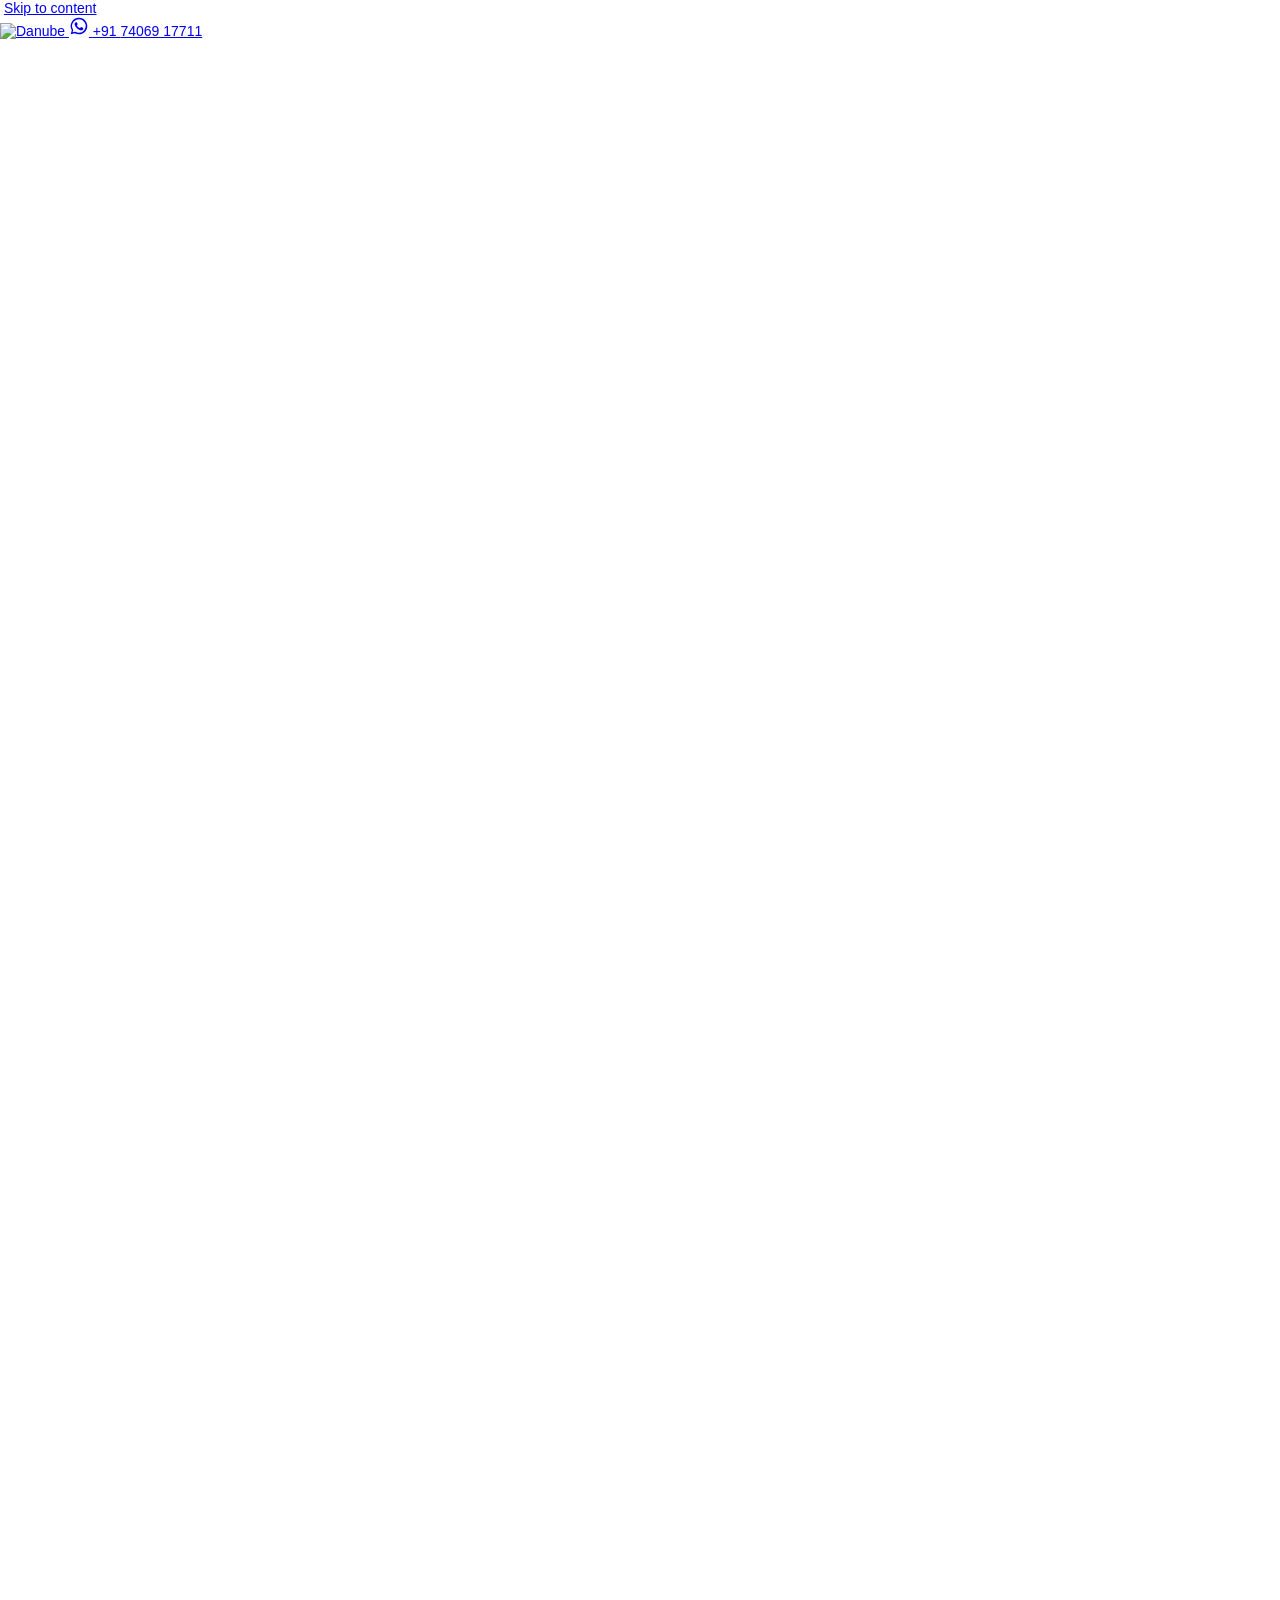
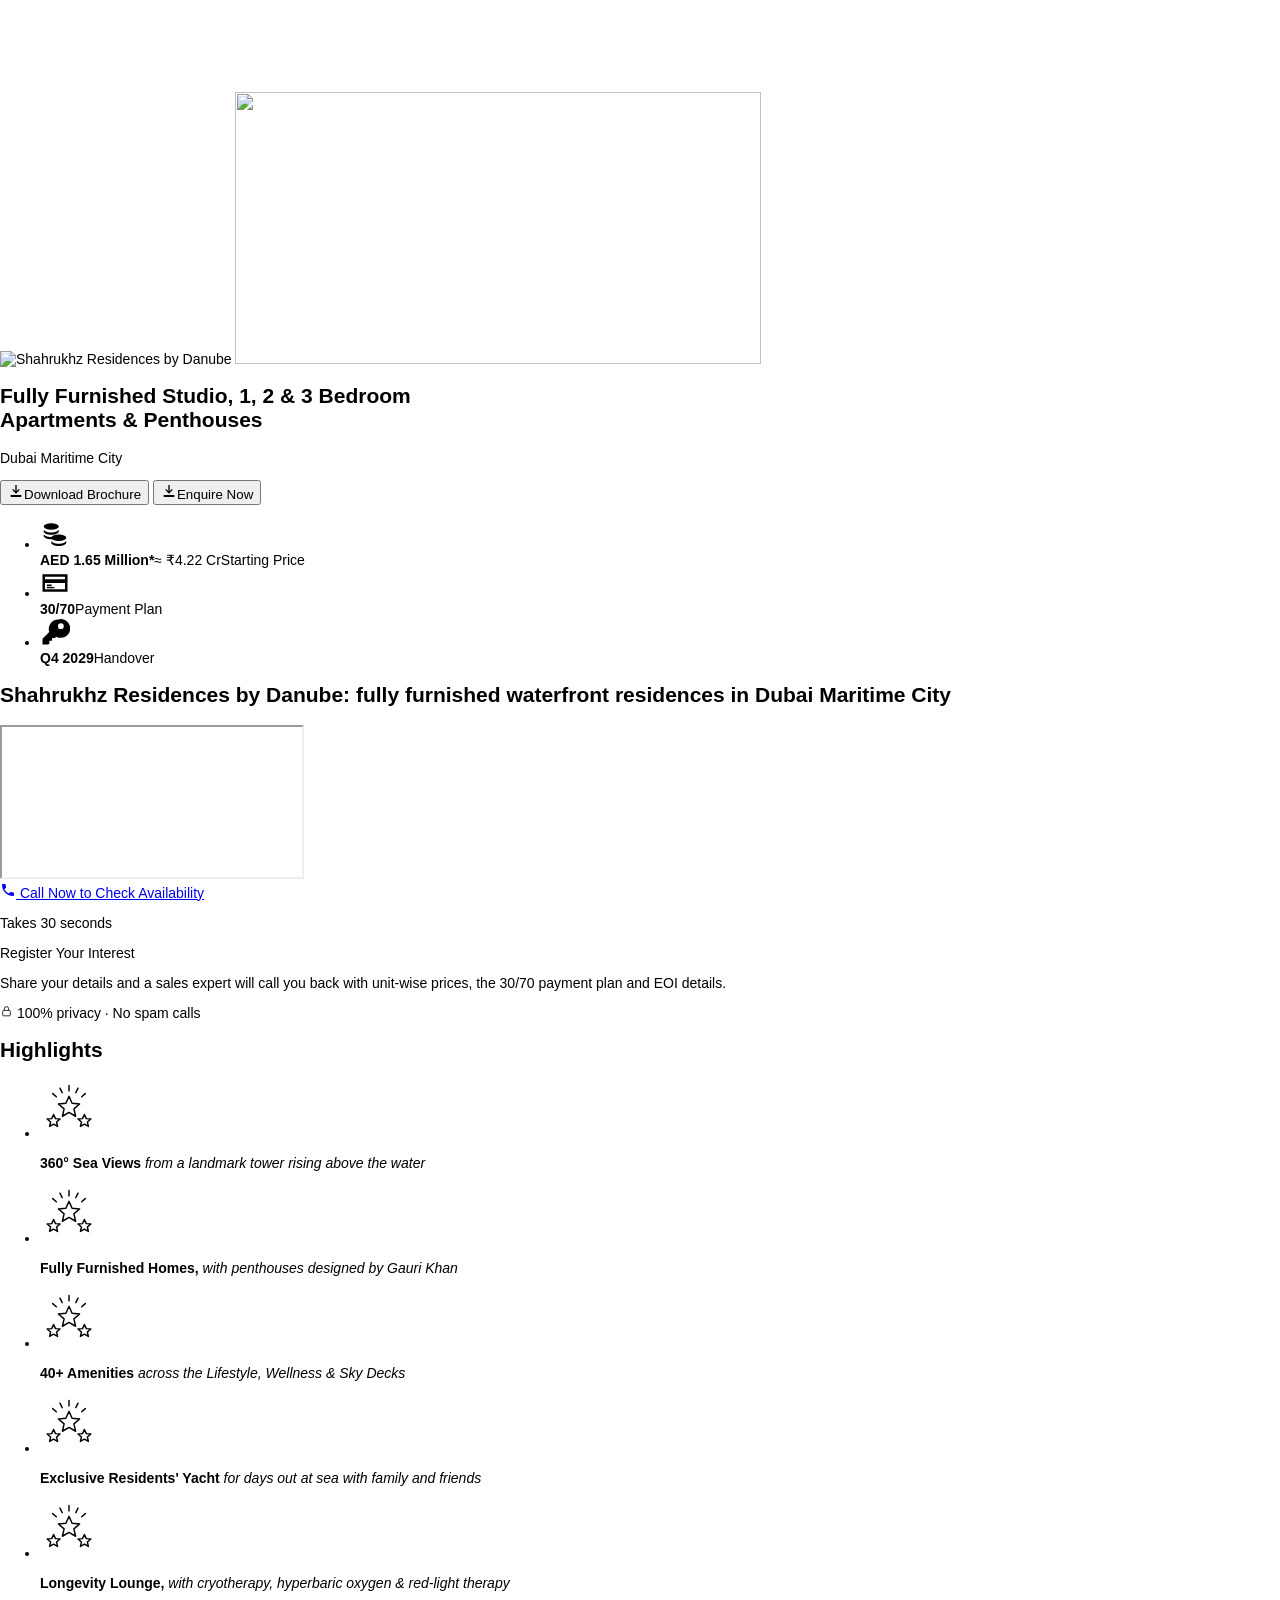
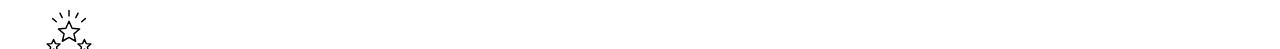
==== index.html @ 8e8d0831 "Add files via upload" ====
<!doctype html><html><head><meta charset=utf8><meta name=viewport content="width=device-width,initial-scale=1,viewport-fit=cover"><style>:root{color-scheme:light;box-sizing:border-box;padding-top:env(safe-area-inset-top,0px);padding-bottom:env(safe-area-inset-bottom,0px)}html{scroll-padding-top:env(safe-area-inset-top,0px)}body{margin:0;padding:0;font:14px -apple-system,BlinkMacSystemFont,sans-serif;background:#fff;color:#000}img{max-width:100%}[hidden]:not([hidden=until-found i]){display:none!important}</style></head><body>
<!DOCTYPE html>
<html lang="en-IN">
<head>
<meta charset="utf-8">
<meta name="viewport" content="width=device-width, initial-scale=1, viewport-fit=cover">
<title>Shahrukhz Residences by Danube | Dubai Maritime City | From AED 1.65M* (≈ ₹4.22 Cr)</title>
<meta name="description" content="Shahrukhz Residences by Danube: fully furnished waterfront studios, 1, 2 &amp; 3 BHK homes and penthouses designed by Gauri Khan in Dubai Maritime City. 40+ amenities, 360° sea views, 30/70 payment plan, handover December 2029. Starting AED 1.65M*.">
<meta name="theme-color" content="#06527d">
<meta property="og:type" content="website">
<meta property="og:title" content="Shahrukhz Residences by Danube, Dubai Maritime City">
<meta property="og:description" content="Fully furnished waterfront residences with 360° sea views and 40+ amenities. Studio to 5 BHK penthouses from AED 1.65M*. 30/70 payment plan.">
<meta property="og:image" content="assets/img/hero-2200.webp">
<meta name="twitter:card" content="summary_large_image">
<link rel="icon" href="assets/img/favicon-32.png" type="image/png" sizes="32x32">
<link rel="icon" href="assets/img/favicon-512.png" type="image/png" sizes="512x512">
<link rel="apple-touch-icon" href="assets/img/apple-touch-icon.png">

<link rel="preconnect" href="https://fonts.googleapis.com">
<link rel="preconnect" href="https://fonts.gstatic.com" crossorigin>
<link href="https://fonts.googleapis.com/css2?family=Barlow:wght@300;400;500;600&family=Source+Serif+4:ital,opsz,wght@0,8..60,600;1,8..60,300;1,8..60,400&display=swap" rel="stylesheet">
<link rel="preload" as="image" href="assets/img/hero-cover-1000.webp" media="(max-width: 899px)">
<link rel="preload" as="image" href="assets/img/hero-cover-1600.webp" media="(min-width: 900px)">
<link rel="stylesheet" href="assets/css/styles.css">

<script src="assets/js/config.js"></script>
<script>
  window.dataLayer = window.dataLayer || [];
  (function (id) {
    if (!id) return;
    (function(w,d,s,l,i){w[l]=w[l]||[];w[l].push({'gtm.start':new Date().getTime(),event:'gtm.js'});var f=d.getElementsByTagName(s)[0],j=d.createElement(s),dl=l!='dataLayer'?'&l='+l:'';j.async=true;j.src='https://www.googletagmanager.com/gtm.js?id='+i+dl;f.parentNode.insertBefore(j,f);})(window,document,'script','dataLayer',id);
  })(window.SS_CONFIG && window.SS_CONFIG.gtmId);
</script>

<script type="application/ld+json">
{
  "@context": "https://schema.org",
  "@type": "ApartmentComplex",
  "name": "Shahrukhz Residences by Danube",
  "description": "Fully furnished waterfront studios, 1, 2 and 3 BHK homes and penthouses by Danube Properties in Dubai Maritime City.",
  "address": {"@type": "PostalAddress", "streetAddress": "Dubai Maritime City", "addressLocality": "Dubai", "addressCountry": "AE"}
}
</script>
</head>

<body>
<svg class="sprite" width="0" height="0" aria-hidden="true" focusable="false">
  <symbol id="i-pin" viewBox="0 0 24 24"><path d="M12 22s7-6.4 7-12a7 7 0 1 0-14 0c0 5.6 7 12 7 12z" fill="none" stroke="currentColor" stroke-width="1.5"/><circle cx="12" cy="10" r="2.6" fill="none" stroke="currentColor" stroke-width="1.5"/></symbol>
  <symbol id="i-phone" viewBox="0 0 24 24"><path fill="currentColor" d="M6.6 10.8a15.1 15.1 0 0 0 6.6 6.6l2.2-2.2c.3-.3.7-.4 1-.2 1.1.4 2.3.6 3.6.6.6 0 1 .4 1 1V20c0 .6-.4 1-1 1A17 17 0 0 1 3 4c0-.6.4-1 1-1h3.5c.6 0 1 .4 1 1 0 1.3.2 2.5.6 3.6.1.3 0 .7-.2 1z"/></symbol>
  <symbol id="i-wa" viewBox="0 0 24 24"><path fill="currentColor" d="M12 2a10 10 0 0 0-8.6 15.1L2 22l5-1.3A10 10 0 1 0 12 2zm0 18.2c-1.6 0-3.1-.4-4.4-1.2l-.3-.2-3 .8.8-2.9-.2-.3A8.2 8.2 0 1 1 12 20.2zm4.5-6.1c-.2-.1-1.5-.7-1.7-.8-.2-.1-.4-.1-.6.1l-.8 1c-.1.2-.3.2-.5.1a6.7 6.7 0 0 1-3.3-2.9c-.3-.4.2-.4.7-1.4.1-.2 0-.3 0-.5l-.8-1.8c-.2-.5-.4-.4-.6-.4h-.5c-.2 0-.5.1-.7.3-.2.3-.9.9-.9 2.2s.9 2.5 1 2.7c.1.2 1.8 2.8 4.4 3.9 1.6.7 2.3.8 3.1.6.5-.1 1.5-.6 1.7-1.2.2-.6.2-1.1.2-1.2-.1-.1-.3-.2-.5-.3z"/></symbol>
  <symbol id="i-lock" viewBox="0 0 24 24"><rect x="5" y="10" width="14" height="10" rx="1.5" fill="none" stroke="currentColor" stroke-width="1.5"/><path d="M8 10V7a4 4 0 0 1 8 0v3" fill="none" stroke="currentColor" stroke-width="1.5"/></symbol>
  <symbol id="i-check" viewBox="0 0 24 24"><circle cx="12" cy="12" r="11" fill="none" stroke="currentColor" stroke-width="1.4"/><path d="M7 12.5l3.2 3.2L17 9" fill="none" stroke="currentColor" stroke-width="1.8" stroke-linecap="round" stroke-linejoin="round"/></symbol>
  <symbol id="i-close" viewBox="0 0 24 24"><path d="M6 6l12 12M18 6L6 18" stroke="currentColor" stroke-width="1.8" stroke-linecap="round"/></symbol>
  <symbol id="i-school" viewBox="0 0 24 24"><path d="M3 9l9-4 9 4-9 4z M6 11v5c0 1.5 3 3 6 3s6-1.5 6-3v-5M21 9v6" fill="none" stroke="currentColor" stroke-width="1.5" stroke-linejoin="round"/></symbol>
  <symbol id="i-hospital" viewBox="0 0 24 24"><rect x="4" y="3" width="16" height="18" rx="1.5" fill="none" stroke="currentColor" stroke-width="1.5"/><path d="M12 8v8M8 12h8" stroke="currentColor" stroke-width="1.5" stroke-linecap="round"/></symbol>
  <symbol id="i-office" viewBox="0 0 24 24"><rect x="3" y="7" width="18" height="14" rx="1" fill="none" stroke="currentColor" stroke-width="1.5"/><path d="M8 7V4h8v3M3 12h18M12 12v9" stroke="currentColor" stroke-width="1.5"/></symbol>
  <symbol id="i-leisure" viewBox="0 0 24 24"><path d="M4 20c0-6 3.6-10 8-10s8 4 8 10M12 10V4M9 4h6" fill="none" stroke="currentColor" stroke-width="1.5" stroke-linecap="round" stroke-linejoin="round"/><path d="M4 20h16" stroke="currentColor" stroke-width="1.5" stroke-linecap="round"/></symbol>
  <symbol id="i-bag" viewBox="0 0 24 24"><path d="M5 8h14l-1 13H6z M9 8V6a3 3 0 0 1 6 0v2" fill="none" stroke="currentColor" stroke-width="1.5" stroke-linejoin="round"/></symbol>
  <symbol id="i-road" viewBox="0 0 24 24"><path d="M4 21L9 3h6l5 18M12 6v2M12 11v2M12 16v2" fill="none" stroke="currentColor" stroke-width="1.5" stroke-linecap="round" stroke-linejoin="round"/></symbol>
  <symbol id="i-stars" viewBox="0 0 64 64"><g fill="none" stroke="currentColor" stroke-width="1.6" stroke-linejoin="round" stroke-linecap="round"><path d="M32 18l3.4 7.6 8.3.8-6.3 5.5 1.9 8.1L32 35.8 24.7 40l1.9-8.1-6.3-5.5 8.3-.8z"/><path d="M15 38l2.1 4.6 5 .5-3.8 3.3 1.1 4.9L15 48.8l-4.4 2.5 1.1-4.9-3.8-3.3 5-.5zM49 38l2.1 4.6 5 .5-3.8 3.3 1.1 4.9L49 48.8l-4.4 2.5 1.1-4.9-3.8-3.3 5-.5z"/><path d="M32 6v6M22 9l2.5 5M42 9l-2.5 5M14 15l4 3.5M50 15l-4 3.5"/></g></symbol>
  <!-- key fact icons -->
  <symbol id="f-pin" viewBox="0 0 32 32"><g fill="none" stroke="currentColor" stroke-width="1.5" stroke-linejoin="round"><path d="M16 29s9-8.2 9-15.5a9 9 0 0 0-18 0C7 20.8 16 29 16 29z"/><circle cx="16" cy="13.5" r="3.4"/></g></symbol>
  <symbol id="f-area" viewBox="0 0 32 32"><g fill="none" stroke="currentColor" stroke-width="1.5" stroke-linecap="round" stroke-linejoin="round"><path d="M4 9l12-5 12 5-12 5z"/><path d="M4 9v14l12 5 12-5V9M16 14v14"/></g></symbol>
  <symbol id="f-units" viewBox="0 0 32 32"><g fill="none" stroke="currentColor" stroke-width="1.5" stroke-linejoin="round"><rect x="4" y="4" width="10" height="10" rx="1"/><rect x="18" y="4" width="10" height="10" rx="1"/><rect x="4" y="18" width="10" height="10" rx="1"/><rect x="18" y="18" width="10" height="10" rx="1"/></g></symbol>
  <symbol id="f-tower" viewBox="0 0 32 32"><g fill="none" stroke="currentColor" stroke-width="1.5" stroke-linejoin="round"><path d="M5 28V10l7-4v22M12 28V4l8 3v21M20 28V12l7 3v13M3 28h26"/><path d="M15 11h2M15 15h2M15 19h2M8 13h1M8 17h1M23 18h1M23 22h1"/></g></symbol>
  <symbol id="f-floors" viewBox="0 0 32 32"><g fill="none" stroke="currentColor" stroke-width="1.5" stroke-linejoin="round"><path d="M4 24l12 5 12-5M4 17l12 5 12-5M4 10l12-5 12 5-12 5z"/></g></symbol>
  <symbol id="f-home" viewBox="0 0 32 32"><g fill="none" stroke="currentColor" stroke-width="1.5" stroke-linejoin="round"><path d="M4 15L16 5l12 10M7 13v14h18V13"/><path d="M13 27v-8h6v8"/></g></symbol>
  <symbol id="f-crane" viewBox="0 0 32 32"><g fill="none" stroke="currentColor" stroke-width="1.5" stroke-linejoin="round" stroke-linecap="round"><path d="M9 29V5M5 29h10M9 5h19M9 9l4-4M28 5v6M26 11h4v4h-4z"/><path d="M9 13l4-4M9 17l4-4"/></g></symbol>
  <symbol id="f-key" viewBox="0 0 32 32"><g fill="none" stroke="currentColor" stroke-width="1.5" stroke-linejoin="round" stroke-linecap="round"><circle cx="11" cy="12" r="6"/><path d="M15.5 16.5L28 29M22 23l3-3M25 26l3-3"/></g></symbol>
  <symbol id="f-ruler" viewBox="0 0 32 32"><g fill="none" stroke="currentColor" stroke-width="1.5" stroke-linejoin="round" stroke-linecap="round"><rect x="3" y="11" width="26" height="10" rx="1.5"/><path d="M8 11v4M13 11v6M18 11v4M23 11v6"/></g></symbol>
  <symbol id="f-cal" viewBox="0 0 32 32"><g fill="none" stroke="currentColor" stroke-width="1.5" stroke-linejoin="round"><rect x="4" y="7" width="24" height="21" rx="2"/><path d="M4 13h24M10 4v6M22 4v6"/></g></symbol>
  <symbol id="f-doc" viewBox="0 0 32 32"><g fill="none" stroke="currentColor" stroke-width="1.5" stroke-linejoin="round"><path d="M8 3h11l7 7v19H8z M19 3v7h7"/><path d="M12 16h10M12 21h10"/></g></symbol>
  <symbol id="f-plan" viewBox="0 0 32 32"><g fill="none" stroke="currentColor" stroke-width="1.5" stroke-linejoin="round" stroke-linecap="round"><path d="M4 5l8 3 8-3 8 3v19l-8-3-8 3-8-3z M12 8v19M20 5v19"/></g></symbol>
  <!-- amenity icons -->
  <symbol id="a-pool" viewBox="0 0 48 48"><g fill="none" stroke="currentColor" stroke-width="1.6" stroke-linecap="round"><path d="M17 30V12a4 4 0 0 1 8 0M31 30V12a4 4 0 0 0-8 0M17 18h14M17 24h14"/><path d="M6 34c3 0 3-2 6-2s3 2 6 2 3-2 6-2 3 2 6 2 3-2 6-2 3 2 6 2M6 40c3 0 3-2 6-2s3 2 6 2 3-2 6-2 3 2 6 2 3-2 6-2 3 2 6 2"/></g></symbol>
  <symbol id="a-sport" viewBox="0 0 48 48"><g fill="none" stroke="currentColor" stroke-width="1.6" stroke-linecap="round"><ellipse cx="27" cy="17" rx="11" ry="13" transform="rotate(30 27 17)"/><path d="M19 29L8 42M22 9c6 2 11 8 12 15M18 13c4 1 9 5 11 11"/></g></symbol>
  <symbol id="a-club" viewBox="0 0 48 48"><g fill="none" stroke="currentColor" stroke-width="1.6" stroke-linecap="round" stroke-linejoin="round"><path d="M6 42V18l18-10 18 10v24M6 42h36M14 42V28h8v14M26 42V28h8v14"/></g></symbol>
  <symbol id="a-leaf" viewBox="0 0 48 48"><g fill="none" stroke="currentColor" stroke-width="1.6" stroke-linecap="round" stroke-linejoin="round"><path d="M10 38c0-16 10-26 28-28-2 18-12 28-28 28zm0 0l14-14"/></g></symbol>
  <symbol id="a-kids" viewBox="0 0 48 48"><g fill="none" stroke="currentColor" stroke-width="1.6" stroke-linecap="round" stroke-linejoin="round"><path d="M8 42l6-28h20l6 28M14 14l20 28M34 14L14 42"/><path d="M4 42h40"/></g></symbol>
  <symbol id="f-wave" viewBox="0 0 32 32"><g fill="none" stroke="currentColor" stroke-width="1.5" stroke-linecap="round"><path d="M3 12c3 0 3-2.5 6.5-2.5S13 12 16 12s3.5-2.5 6.5-2.5S26 12 29 12M3 18c3 0 3-2.5 6.5-2.5S13 18 16 18s3.5-2.5 6.5-2.5S26 18 29 18M3 24c3 0 3-2.5 6.5-2.5S13 24 16 24s3.5-2.5 6.5-2.5S26 24 29 24"/></g></symbol>
  <symbol id="f-sofa" viewBox="0 0 32 32"><g fill="none" stroke="currentColor" stroke-width="1.5" stroke-linejoin="round"><path d="M7 15V10a3 3 0 0 1 3-3h12a3 3 0 0 1 3 3v5"/><path d="M4 15a2.5 2.5 0 0 1 5 0v3h14v-3a2.5 2.5 0 0 1 5 0v8H4z M7 23v3M25 23v3"/></g></symbol>
  <symbol id="f-pct" viewBox="0 0 32 32"><g fill="none" stroke="currentColor" stroke-width="1.5" stroke-linecap="round"><circle cx="10" cy="10" r="3.5"/><circle cx="22" cy="22" r="3.5"/><path d="M24 6L8 26"/></g></symbol>
  <symbol id="f-star" viewBox="0 0 32 32"><path d="M16 4l3.6 7.6 8.2.9-6.1 5.6 1.7 8.1L16 22.1l-7.4 4.1 1.7-8.1-6.1-5.6 8.2-.9z" fill="none" stroke="currentColor" stroke-width="1.5" stroke-linejoin="round"/></symbol>
  <symbol id="a-heart" viewBox="0 0 48 48"><g fill="none" stroke="currentColor" stroke-width="1.6" stroke-linecap="round" stroke-linejoin="round"><path d="M24 40S7 30 7 18a9 9 0 0 1 17-4 9 9 0 0 1 17 4c0 12-17 22-17 22z"/><path d="M12 23h7l3-5 4 9 3-4h7"/></g></symbol>
  <symbol id="a-crown" viewBox="0 0 48 48"><g fill="none" stroke="currentColor" stroke-width="1.6" stroke-linecap="round" stroke-linejoin="round"><path d="M8 34l-2-20 10 8 8-12 8 12 10-8-2 20z M8 40h32"/></g></symbol>
  <symbol id="i-dl" viewBox="0 0 24 24"><path fill="currentColor" d="M11 3h2v9.2l3.3-3.3 1.4 1.4L12 16 6.3 10.3l1.4-1.4L11 12.2zM4 18h16v3H4z"/></symbol>
  <symbol id="i-coins" viewBox="0 0 24 24"><g fill="currentColor"><ellipse cx="9" cy="6" rx="6" ry="2.6"/><path d="M3 8.2c0 1.4 2.7 2.6 6 2.6s6-1.2 6-2.6V10c0 1.4-2.7 2.6-6 2.6S3 11.4 3 10zM3 11.8c0 1.4 2.7 2.6 6 2.6s6-1.2 6-2.6v1.8c0 1.4-2.7 2.6-6 2.6S3 15 3 13.6z"/><ellipse cx="15" cy="15" rx="6" ry="2.6"/><path d="M9 17.2c0 1.4 2.7 2.6 6 2.6s6-1.2 6-2.6V19c0 1.4-2.7 2.6-6 2.6S9 20.4 9 19z"/></g></symbol>
  <symbol id="i-card" viewBox="0 0 24 24"><path fill="currentColor" d="M2 5h20v14H2zm2 2v2h16V7zm0 5v5h16v-5zm1.5 1.2h3.8v1.4H5.5zm0 2h6v1H5.5z"/></symbol>
  <symbol id="i-key2" viewBox="0 0 24 24"><path fill="currentColor" d="M14.5 2a7.5 7.5 0 0 0-7.1 9.9L2 17.3V22h4.7l.8-.8v-2.2h2.2v-2.2h2.2l1.1-1.1A7.5 7.5 0 1 0 14.5 2zm2.2 3a2.3 2.3 0 1 1 0 4.6 2.3 2.3 0 0 1 0-4.6z"/></symbol>
  <symbol id="h-visa" viewBox="0 0 48 48"><g fill="none" stroke="currentColor" stroke-width="1.7" stroke-linejoin="round" stroke-linecap="round"><rect x="10" y="5" width="28" height="38" rx="3"/><circle cx="24" cy="20" r="7"/><path d="M17 20h14M24 13c-2.5 2-2.5 12 0 14M24 13c2.5 2 2.5 12 0 14M16 34h16M19 38h10"/></g></symbol>
  <symbol id="h-key" viewBox="0 0 48 48"><g fill="none" stroke="currentColor" stroke-width="1.7" stroke-linejoin="round" stroke-linecap="round"><circle cx="16" cy="24" r="8"/><circle cx="16" cy="24" r="2.5"/><path d="M24 24h18M36 24v6M41 24v4"/></g></symbol>
  <symbol id="h-tax" viewBox="0 0 48 48"><g fill="none" stroke="currentColor" stroke-width="1.7" stroke-linejoin="round" stroke-linecap="round"><circle cx="24" cy="24" r="17"/><circle cx="18" cy="18" r="3"/><circle cx="30" cy="30" r="3"/><path d="M31 17L17 31M9 39L39 9"/></g></symbol>
  <symbol id="h-shield" viewBox="0 0 48 48"><g fill="none" stroke="currentColor" stroke-width="1.7" stroke-linejoin="round" stroke-linecap="round"><path d="M24 5l15 6v11c0 10-6.5 17-15 21C15.5 39 9 32 9 22V11z"/><path d="M17 24l5 5 9-10"/></g></symbol>
  <symbol id="h-plane" viewBox="0 0 48 48"><g fill="none" stroke="currentColor" stroke-width="1.7" stroke-linejoin="round" stroke-linecap="round"><path d="M42 8L6 22l14 5 5 14z"/><path d="M42 8L20 27"/></g></symbol>
  <symbol id="h-wave" viewBox="0 0 48 48"><g fill="none" stroke="currentColor" stroke-width="1.7" stroke-linecap="round" stroke-linejoin="round"><path d="M6 30c4 0 4-3 9-3s5 3 9 3 4-3 9-3 5 3 9 3M6 38c4 0 4-3 9-3s5 3 9 3 4-3 9-3 5 3 9 3"/><path d="M14 22V10l10-4 10 4v12"/><path d="M20 22v-6h8v6"/></g></symbol>
</svg>
<a class="skip" href="#main">Skip to content</a>

<!-- ============ HEADER ============ -->
<header class="site-header" id="top">
  <div class="eoi-bar js-eoi" hidden>
    <div class="wrap eoi-inner">
      <span class="eoi-dot" aria-hidden="true"></span>
      <p class="eoi-text"><strong>EOI Window Closes</strong> <span class="js-eoi-left">in Next 4 Days</span><span class="eoi-amt"> · Studio &amp; 1 BHK AED 50K (<span class="js-inr" data-aed="50000">≈ ₹12.8 L</span>) · 2 BHK+ AED 100K (<span class="js-inr" data-aed="100000">≈ ₹25.6 L</span>)</span></p>
      <span class="eoi-clock js-eoi-clock" aria-hidden="true"></span>
      <button class="eoi-btn js-open-enquiry" type="button" data-cta="eoi_bar" data-intent="price">Reserve EOI</button>
    </div>
  </div>
  <div class="wrap header-inner">
    <a class="brand" href="#top" aria-label="Danube, back to top">
      <img class="brand-dev" src="assets/img/danube-navy.png" width="322" height="47" alt="Danube">
    </a>
    <a class="phone-pill phone-wa js-whatsapp" href="https://wa.me/917406917711?text=Hi%2C%20I%27m%20interested%20in%20Shahrukhz%20Residences%20by%20Danube%2C%20Dubai%20Maritime%20City.%20Please%20share%20the%20price%20list%2C%20floor%20plans%20and%20payment%20plan." target="_blank" rel="noopener" data-cta="header_whatsapp" aria-label="Enquire on WhatsApp: +91 74069 17711">
      <svg class="wa-ic" aria-hidden="true" width="20" height="20"><use href="#i-wa"/></svg>
      <span>+91 <span class="js-phone-text">74069&nbsp;17711</span></span>
    </a>
  </div>
</header>

<main id="main">

<!-- ============ BANNER (brochure cover artwork) ============ -->
<section class="banner hero hero-x" id="hero" aria-label="Shahrukhz Residences">
  <div class="hx-art">
    <img src="assets/img/hero-cover-1600.webp" srcset="assets/img/hero-cover-640.webp 640w, assets/img/hero-cover-1000.webp 1000w, assets/img/hero-cover-1600.webp 1600w, assets/img/hero-cover-2200.webp 2200w, assets/img/hero-cover-2933.webp 2933w" sizes="100vw" width="2933" height="1650" alt="Shah Rukh Khan with the Shahrukhz Residences tower on the Dubai Maritime City waterfront" fetchpriority="high">
    <div class="hx-copy">
      <img class="hx-logo" src="assets/img/srz-white.png" width="526" height="272" alt="Shahrukhz Residences by Danube">
      <img class="hx-logo-m" src="assets/img/srz-navy.png" width="526" height="272" alt="" aria-hidden="true">
      <h2 class="hx-title">Fully Furnished Studio, 1, 2 &amp; 3 Bedroom <br class="hx-br">Apartments &amp; Penthouses</h2>
      <p class="hx-loc">Dubai Maritime City</p>
      <div class="hx-ctas">
        <button class="hx-btn js-open-enquiry" type="button" data-cta="hero_brochure" data-intent="brochure"><svg aria-hidden="true" width="16" height="16"><use href="#i-dl"/></svg>Download Brochure</button>
        <button class="hx-btn js-open-enquiry" type="button" data-cta="hero_enquire" data-intent="general"><svg aria-hidden="true" width="16" height="16"><use href="#i-dl"/></svg>Enquire Now</button>
      </div>
    </div>
  </div>
  <ul class="hx-stats wrap">
    <li><svg aria-hidden="true" width="30" height="30"><use href="#i-coins"/></svg><div><strong>AED 1.65 Million*</strong><span class="hx-inr"><span class="js-inr" data-aed="1650000">≈ ₹4.22 Cr</span></span><span>Starting Price</span></div></li>
    <li><svg aria-hidden="true" width="30" height="30"><use href="#i-card"/></svg><div><strong>30/70</strong><span>Payment Plan</span></div></li>
    <li><svg aria-hidden="true" width="30" height="30"><use href="#i-key2"/></svg><div><strong>Q4 2029</strong><span>Handover</span></div></li>
  </ul>
</section>

<!-- ============ INTRO + REGISTER INTEREST + KEY FACTS ============ -->
<section class="intro-band" id="intro" aria-labelledby="hero-title">
  <div class="wrap">
    <div class="ri-grid">
      <div class="ri-copy">
        <h1 id="hero-title" class="sr-only">Shahrukhz Residences by Danube: fully furnished waterfront residences in Dubai Maritime City</h1>
        <div class="ri-video js-yt" data-yt="zA7KGJ8iLEQ" data-title="Shahrukhz Residences by Danube: project film">
          <a class="ri-video-facade" href="https://www.youtube.com/watch?v=zA7KGJ8iLEQ" target="_blank" rel="noopener" data-cta="video_open">
            <img src="assets/img/marina-1000.webp" srcset="assets/img/marina-640.webp 640w, assets/img/marina-1000.webp 1000w, assets/img/marina-1600.webp 1600w" sizes="(min-width: 900px) 55vw, 100vw" width="1600" height="900" loading="lazy" decoding="async" alt="Shahrukhz Residences project film">
            <span class="ri-play" aria-hidden="true"><svg viewBox="0 0 24 24" width="30" height="30"><path fill="currentColor" d="M8 5.5v13l11-6.5z"/></svg></span>
            <span class="ri-video-label">Watch the project film</span>
          </a>
        </div>
        <a class="btn ri-call js-phone" href="tel:+917406917711" data-cta="intro_call"><svg aria-hidden="true" width="16" height="16"><use href="#i-phone"/></svg>&nbsp;Call Now to Check Availability</a>
      </div>
      <div class="hero-form ri-form">
        <p class="hf-tag">Takes 30 seconds</p>
        <p class="form-title">Register Your Interest</p>
        <p class="form-lede">Share your details and a sales expert will call you back with unit-wise prices, the 30/70 payment plan and EOI details.</p>
        <div class="js-form-slot" data-form-id="hero" data-submit-label="Register Interest"></div>
        <p class="assure"><svg aria-hidden="true" width="13" height="13"><use href="#i-lock"/></svg> 100% privacy · No spam calls</p>
      </div>
    </div>
  </div>
</section>

<!-- ============ HIGHLIGHTS ============ -->
<section class="section highlights" id="highlights" aria-labelledby="hl-title">
  <div class="wrap">
    <h2 id="hl-title" class="display center">Highlights</h2>
    <ul class="hl-grid">
      <li><svg aria-hidden="true" width="58" height="58"><use href="#i-stars"/></svg><p><strong>360° Sea Views</strong> <em>from a landmark tower rising above the water</em></p></li>
      <li><svg aria-hidden="true" width="58" height="58"><use href="#i-stars"/></svg><p><strong>Fully Furnished Homes,</strong> <em>with penthouses designed by Gauri Khan</em></p></li>
      <li><svg aria-hidden="true" width="58" height="58"><use href="#i-stars"/></svg><p><strong>40+ Amenities</strong> <em>across the Lifestyle, Wellness &amp; Sky Decks</em></p></li>
      <li><svg aria-hidden="true" width="58" height="58"><use href="#i-stars"/></svg><p><strong>Exclusive Residents' Yacht</strong> <em>for days out at sea with family and friends</em></p></li>
      <li><svg aria-hidden="true" width="58" height="58"><use href="#i-stars"/></svg><p><strong>Longevity Lounge,</strong> <em>with cryotherapy, hyperbaric oxygen &amp; red-light therapy</em></p></li>
      <li><svg aria-hidden="true" width="58" height="58"><use href="#i-stars"/></svg><p><strong>30/70 Payment Plan,</strong> <em>70% on handover in December 2029</em></p></li>
    </ul>
  </div>
</section>

<!-- ============ FLOOR PLANS ============ -->
<section class="section pricing fpl" id="pricing" aria-labelledby="pricing-title">
  <div class="wrap">
    <h2 id="pricing-title" class="display center">Floor Plans of Shahrukhz by Danube</h2>
    <div class="fpl-split">
      <ul class="fpl-tabs" role="tablist" aria-label="Unit types">
        <li><button class="fpl-tab is-active" type="button" role="tab" aria-selected="true" aria-controls="fpl-studio" id="fpl-t-studio">Studio</button></li>
        <li><button class="fpl-tab" type="button" role="tab" aria-selected="false" aria-controls="fpl-flex-studio" id="fpl-t-flex-studio">Flex Studio</button></li>
        <li><button class="fpl-tab" type="button" role="tab" aria-selected="false" aria-controls="fpl-kings-1" id="fpl-t-kings-1">King's 1 Bed</button></li>
        <li><button class="fpl-tab" type="button" role="tab" aria-selected="false" aria-controls="fpl-flex-plus-2" id="fpl-t-flex-plus-2">Flex Plus 2 Bed</button></li>
        <li><button class="fpl-tab" type="button" role="tab" aria-selected="false" aria-controls="fpl-kings-2" id="fpl-t-kings-2">King's 2 Bed</button></li>
        <li><button class="fpl-tab" type="button" role="tab" aria-selected="false" aria-controls="fpl-premium-3" id="fpl-t-premium-3">Premium 3 Bed</button></li>
      </ul>
      <div class="fpl-panels">
      <figure class="fpl-panel is-active" id="fpl-studio" role="tabpanel" aria-labelledby="fpl-t-studio">
        <button class="fpl-img js-lightbox" type="button" data-full="assets/img/fp-studio-1600.webp" data-caption="Studio floor plan · total 412 – 426 sq ft">
          <img src="assets/img/fp-studio-900.webp" srcset="assets/img/fp-studio-900.webp 900w, assets/img/fp-studio-1600.webp 1600w" sizes="(min-width: 900px) 70vw, 100vw" width="1862" height="1288" loading="lazy" decoding="async" alt="Studio floor plan at Shahrukhz Residences: apartment 321 sq ft, balcony 91 – 105 sq ft, total 412 – 426 sq ft">
        </button>
        <figcaption class="fpl-meta">
          <span><b>Studio</b></span>
          <span>Total <b>412 – 426 sq ft</b></span>
          <span>From <b>AED 1.65M*</b> <span class="fpl-inr"><span class="js-inr" data-aed="1650000">≈ ₹4.22 Cr</span></span></span>
          <button class="btn fpl-cta js-open-enquiry" type="button" data-cta="fp_studio" data-intent="floor_plan" data-config="Studio">Get Price &amp; Availability</button>
        </figcaption>
      </figure>
      <figure class="fpl-panel" id="fpl-flex-studio" role="tabpanel" aria-labelledby="fpl-t-flex-studio" hidden>
        <button class="fpl-img js-lightbox" type="button" data-full="assets/img/fp-flex-studio-1600.webp" data-caption="Flex Studio floor plan · total 395 – 430 sq ft">
          <img src="assets/img/fp-flex-studio-900.webp" srcset="assets/img/fp-flex-studio-900.webp 900w, assets/img/fp-flex-studio-1600.webp 1600w" sizes="(min-width: 900px) 70vw, 100vw" width="1862" height="1288" loading="lazy" decoding="async" alt="Flex Studio floor plan at Shahrukhz Residences: apartment 314 – 340 sq ft, balcony 78 – 110 sq ft, total 395 – 430 sq ft">
        </button>
        <figcaption class="fpl-meta">
          <span><b>Flex Studio</b></span>
          <span>Total <b>395 – 430 sq ft</b></span>
          <span>From <b>AED 1.85M*</b> <span class="fpl-inr"><span class="js-inr" data-aed="1850000">≈ ₹4.73 Cr</span></span></span>
          <button class="btn fpl-cta js-open-enquiry" type="button" data-cta="fp_flex-studio" data-intent="floor_plan" data-config="Flex Studio">Get Price &amp; Availability</button>
        </figcaption>
      </figure>
      <figure class="fpl-panel" id="fpl-kings-1" role="tabpanel" aria-labelledby="fpl-t-kings-1" hidden>
        <button class="fpl-img js-lightbox" type="button" data-full="assets/img/fp-kings-1-1600.webp" data-caption="King's 1 Bedroom floor plan · total 804 – 813 sq ft">
          <img src="assets/img/fp-kings-1-900.webp" srcset="assets/img/fp-kings-1-900.webp 900w, assets/img/fp-kings-1-1600.webp 1600w" sizes="(min-width: 900px) 70vw, 100vw" width="1862" height="1288" loading="lazy" decoding="async" alt="King's 1 Bedroom floor plan at Shahrukhz Residences: apartment 651 – 660 sq ft, balcony 153 sq ft, total 804 – 813 sq ft">
        </button>
        <figcaption class="fpl-meta">
          <span><b>King's 1 Bedroom</b></span>
          <span>Total <b>804 – 813 sq ft</b></span>
          <span>From <b>AED 3.4M*</b> <span class="fpl-inr"><span class="js-inr" data-aed="3400000">≈ ₹8.7 Cr</span></span></span>
          <button class="btn fpl-cta js-open-enquiry" type="button" data-cta="fp_kings-1" data-intent="floor_plan" data-config="King's 1 Bedroom">Get Price &amp; Availability</button>
        </figcaption>
      </figure>
      <figure class="fpl-panel" id="fpl-flex-plus-2" role="tabpanel" aria-labelledby="fpl-t-flex-plus-2" hidden>
        <button class="fpl-img js-lightbox" type="button" data-full="assets/img/fp-flex-plus-2-1600.webp" data-caption="Flex Plus 2 Bedroom floor plan · total 1,051 sq ft">
          <img src="assets/img/fp-flex-plus-2-900.webp" srcset="assets/img/fp-flex-plus-2-900.webp 900w, assets/img/fp-flex-plus-2-1600.webp 1600w" sizes="(min-width: 900px) 70vw, 100vw" width="1862" height="1288" loading="lazy" decoding="async" alt="Flex Plus 2 Bedroom floor plan at Shahrukhz Residences: apartment 820 sq ft, balcony 231 sq ft, total 1,051 sq ft">
        </button>
        <figcaption class="fpl-meta">
          <span><b>Flex Plus 2 Bedroom</b></span>
          <span>Total <b>1,051 sq ft</b></span>
          <span>From <b>AED 4.25M*</b> <span class="fpl-inr"><span class="js-inr" data-aed="4250000">≈ ₹10.9 Cr</span></span></span>
          <button class="btn fpl-cta js-open-enquiry" type="button" data-cta="fp_flex-plus-2" data-intent="floor_plan" data-config="Flex Plus 2 Bedroom">Get Price &amp; Availability</button>
        </figcaption>
      </figure>
      <figure class="fpl-panel" id="fpl-kings-2" role="tabpanel" aria-labelledby="fpl-t-kings-2" hidden>
        <button class="fpl-img js-lightbox" type="button" data-full="assets/img/fp-kings-2-1600.webp" data-caption="King's 2 Bedroom floor plan · total 1,222 – 1,239 sq ft">
          <img src="assets/img/fp-kings-2-900.webp" srcset="assets/img/fp-kings-2-900.webp 900w, assets/img/fp-kings-2-1600.webp 1600w" sizes="(min-width: 900px) 70vw, 100vw" width="1862" height="1288" loading="lazy" decoding="async" alt="King's 2 Bedroom floor plan at Shahrukhz Residences: apartment 831 – 841 sq ft, balcony 391 – 398 sq ft, total 1,222 – 1,239 sq ft">
        </button>
        <figcaption class="fpl-meta">
          <span><b>King's 2 Bedroom</b></span>
          <span>Total <b>1,222 – 1,239 sq ft</b></span>
          <span>From <b>AED 4.95M*</b> <span class="fpl-inr"><span class="js-inr" data-aed="4950000">≈ ₹12.7 Cr</span></span></span>
          <button class="btn fpl-cta js-open-enquiry" type="button" data-cta="fp_kings-2" data-intent="floor_plan" data-config="King's 2 Bedroom">Get Price &amp; Availability</button>
        </figcaption>
      </figure>
      <figure class="fpl-panel" id="fpl-premium-3" role="tabpanel" aria-labelledby="fpl-t-premium-3" hidden>
        <button class="fpl-img js-lightbox" type="button" data-full="assets/img/fp-premium-3-1600.webp" data-caption="Premium 3 Bedroom floor plan · total 1,446 sq ft">
          <img src="assets/img/fp-premium-3-900.webp" srcset="assets/img/fp-premium-3-900.webp 900w, assets/img/fp-premium-3-1600.webp 1600w" sizes="(min-width: 900px) 70vw, 100vw" width="1862" height="1288" loading="lazy" decoding="async" alt="Premium 3 Bedroom floor plan at Shahrukhz Residences: apartment 1,138 sq ft, balcony 308 sq ft, total 1,446 sq ft">
        </button>
        <figcaption class="fpl-meta">
          <span><b>Premium 3 Bedroom</b></span>
          <span>Total <b>1,446 sq ft</b></span>
          <span>From <b>AED 6.5M*</b> <span class="fpl-inr"><span class="js-inr" data-aed="6500000">≈ ₹16.6 Cr</span></span></span>
          <button class="btn fpl-cta js-open-enquiry" type="button" data-cta="fp_premium-3" data-intent="floor_plan" data-config="Premium 3 Bedroom">Get Price &amp; Availability</button>
        </figcaption>
      </figure>
      </div>
    </div>
    <p class="fineprint center">*Prices in AED from the developer's price list and indicative; INR figures are approximate at 1 AED = ₹<span class="js-inr-rate">25.59</span> (<span class="js-inr-date">6 Nov 2026</span>). Areas in sq ft as per the developer's floor plans. EOI: AED 50K for Studio &amp; 1 BHK, AED 100K for 2 BHK &amp; above. Ocean View Residences and 4–5 BHK penthouses are also available on request.</p>
    <div class="plan-source" hidden>
      <button class="js-plan" type="button" data-full="assets/img/payment-plan-1600.webp" data-caption="30/70 payment plan: 10% on booking, 10% at 2 months, 5% at 10 months, 5% at 18 months, 70% on handover (December 2029)"></button>
      <button class="js-plan" type="button" data-full="assets/img/deck-lifestyle-1600.webp" data-caption="The Lifestyle Deck (podium level)"></button>
      <button class="js-plan" type="button" data-full="assets/img/deck-wellness-sky-1600.webp" data-caption="The Wellness Deck (Level 33) and the Sky Deck (Level 60)"></button>
    </div>
  </div>
</section>

<!-- ============ GALLERY ============ -->
<section class="section gallery-sec" id="gallery" aria-labelledby="gallery-title">
  <div class="wrap">
    <h2 id="gallery-title" class="display center">Gallery</h2>
    <div class="g-grid">
      <button class="js-lightbox" type="button" data-full="assets/img/facade-1600.webp" data-caption="Residences above the marina · Artist's impression"><img src="assets/img/facade-1000.webp" srcset="assets/img/facade-640.webp 640w, assets/img/facade-1000.webp 1000w, assets/img/facade-1600.webp 1600w" sizes="(min-width: 1000px) 33vw, (min-width: 700px) 50vw, 100vw" width="1600" height="900" loading="lazy" decoding="async" alt="Artist's impression of the residences overlooking the marina"></button>
      <button class="js-lightbox" type="button" data-full="assets/img/marina-1600.webp" data-caption="The marina · Artist's impression"><img src="assets/img/marina-1000.webp" srcset="assets/img/marina-640.webp 640w, assets/img/marina-1000.webp 1000w, assets/img/marina-1600.webp 1600w" sizes="(min-width: 1000px) 33vw, (min-width: 700px) 50vw, 100vw" width="1600" height="900" loading="lazy" decoding="async" alt="Artist's impression of the marina and yachts at Shahrukhz Residences"></button>
      <button class="js-lightbox" type="button" data-full="assets/img/arrival-1600.webp" data-caption="The arrival · Artist's impression"><img src="assets/img/arrival-1000.webp" srcset="assets/img/arrival-640.webp 640w, assets/img/arrival-1000.webp 1000w, assets/img/arrival-1600.webp 1600w" sizes="(min-width: 1000px) 33vw, (min-width: 700px) 50vw, 100vw" width="1600" height="1364" loading="lazy" decoding="async" alt="Artist's impression of the grand arrival"></button>
      <button class="js-lightbox" type="button" data-full="assets/img/lobby-1600.webp" data-caption="The lobby · Artist's impression"><img src="assets/img/lobby-1000.webp" srcset="assets/img/lobby-640.webp 640w, assets/img/lobby-1000.webp 1000w, assets/img/lobby-1600.webp 1600w" sizes="(min-width: 1000px) 33vw, (min-width: 700px) 50vw, 100vw" width="1600" height="666" loading="lazy" decoding="async" alt="Artist's impression of the lobby with a chandelier and aquarium wall"></button>
      <button class="js-lightbox" type="button" data-full="assets/img/lagoon-1600.webp" data-caption="The beach lagoon · Artist's impression"><img src="assets/img/lagoon-1000.webp" srcset="assets/img/lagoon-640.webp 640w, assets/img/lagoon-1000.webp 1000w, assets/img/lagoon-1600.webp 1600w" sizes="(min-width: 1000px) 33vw, (min-width: 700px) 50vw, 100vw" width="1600" height="684" loading="lazy" decoding="async" alt="Artist's impression of the beach lagoon"></button>
      <button class="js-lightbox" type="button" data-full="assets/img/penthouse-1600.webp" data-caption="Penthouse living room (sample interior) · Artist's impression"><img src="assets/img/penthouse-1000.webp" srcset="assets/img/penthouse-640.webp 640w, assets/img/penthouse-1000.webp 1000w, assets/img/penthouse-1600.webp 1600w" sizes="(min-width: 1000px) 33vw, (min-width: 700px) 50vw, 100vw" width="1600" height="900" loading="lazy" decoding="async" alt="Artist's impression of a penthouse living room"></button>
      <button class="js-lightbox" type="button" data-full="assets/img/promenade-1600.webp" data-caption="Waterfront commercial promenade · Artist's impression"><img src="assets/img/promenade-1000.webp" srcset="assets/img/promenade-640.webp 640w, assets/img/promenade-1000.webp 1000w, assets/img/promenade-1600.webp 1600w" sizes="(min-width: 1000px) 33vw, (min-width: 700px) 50vw, 100vw" width="1600" height="900" loading="lazy" decoding="async" alt="Artist's impression of the waterfront promenade cafe"></button>
      <button class="js-lightbox" type="button" data-full="assets/img/gym-1600.webp" data-caption="Sea-view gym · Artist's impression"><img src="assets/img/gym-1000.webp" srcset="assets/img/gym-640.webp 640w, assets/img/gym-1000.webp 1000w, assets/img/gym-1600.webp 1600w" sizes="(min-width: 1000px) 33vw, (min-width: 700px) 50vw, 100vw" width="1600" height="893" loading="lazy" decoding="async" alt="Artist's impression of the sea-view gym"></button>
      <button class="js-lightbox" type="button" data-full="assets/img/yacht-1202.webp" data-caption="Exclusive yacht for residents · Artist's impression"><img src="assets/img/yacht-1000.webp" srcset="assets/img/yacht-640.webp 640w, assets/img/yacht-1000.webp 1000w, assets/img/yacht-1202.webp 1202w" sizes="(min-width: 1000px) 33vw, (min-width: 700px) 50vw, 100vw" width="1202" height="1650" loading="lazy" decoding="async" alt="Artist's impression of the residents' yacht"></button>
    </div>
  </div>
</section>

<!-- ============ AMENITIES ============ -->
<section class="section amenities" id="amenities" aria-labelledby="amenities-title">
  <div class="wrap">
    <h2 id="amenities-title" class="display center">Amenities</h2>
    <div class="am-split">
      <ul class="am-tabs" role="tablist" aria-label="Amenity groups">
        <li><button class="am-tab is-active" type="button" role="tab" aria-selected="true" data-target="am-life"><span class="am-ic"><svg aria-hidden="true" width="26" height="26"><use href="#a-pool"/></svg></span>The Lifestyle Deck: Lagoon, Aqua Land &amp; Sports</button></li>
        <li><button class="am-tab" type="button" role="tab" aria-selected="false" data-target="am-well"><span class="am-ic"><svg aria-hidden="true" width="26" height="26"><use href="#a-heart"/></svg></span>The Wellness Deck (Level 33): Infinity 33 &amp; Longevity Lounge</button></li>
        <li><button class="am-tab" type="button" role="tab" aria-selected="false" data-target="am-sky"><span class="am-ic"><svg aria-hidden="true" width="26" height="26"><use href="#a-crown"/></svg></span>The Sky Deck (Level 60): King's Club House</button></li>
        <li><button class="am-tab" type="button" role="tab" aria-selected="false" data-target="am-in"><span class="am-ic"><svg aria-hidden="true" width="26" height="26"><use href="#a-club"/></svg></span>Indoors: Cinema, Studios &amp; Kids' Daycare</button></li>
      </ul>
      <div class="am-panels">
        <figure class="am-panel is-active" id="am-life" role="tabpanel"><img src="assets/img/lagoon-1000.webp" srcset="assets/img/lagoon-640.webp 640w, assets/img/lagoon-1000.webp 1000w, assets/img/lagoon-1600.webp 1600w" sizes="(min-width: 900px) 55vw, 100vw" width="1600" height="684" loading="lazy" decoding="async" alt="Artist's impression of the beach lagoon on the Lifestyle Deck"><figcaption>Infinity beach pool, beach lagoon, kid's water park and pool, dancing fountain, cabana seating, hammock &amp; sensory garden, garden &amp; BBQ area, basketball, badminton and padel courts, cricket pitch and jogging track.</figcaption></figure>
        <figure class="am-panel" id="am-well" role="tabpanel" hidden><img src="assets/img/infinity-1000.webp" srcset="assets/img/infinity-640.webp 640w, assets/img/infinity-1000.webp 1000w, assets/img/infinity-1600.webp 1600w" sizes="(min-width: 900px) 55vw, 100vw" width="1600" height="1552" loading="lazy" decoding="async" alt="Artist's impression of the Infinity 33 pool"><figcaption>Infinity 33 pool and sea-view gym, plus the Longevity Lounge: cryotherapy, hyperbaric oxygen therapy, red-light therapy, body roller, salt room, ice bath, infrared sauna, herbal steam room and jet jacuzzi.</figcaption></figure>
        <figure class="am-panel" id="am-sky" role="tabpanel" hidden><img src="assets/img/clubdeck-1000.webp" srcset="assets/img/clubdeck-640.webp 640w, assets/img/clubdeck-1000.webp 1000w, assets/img/clubdeck-1600.webp 1600w" sizes="(min-width: 900px) 55vw, 100vw" width="1600" height="1552" loading="lazy" decoding="async" alt="Artist's impression of the King's Club Deck at sunset"><figcaption>A premium clubhouse with panoramic sea views, and the King's Club Deck: a private rooftop club to watch the sunset and host evenings over the horizon.</figcaption></figure>
        <figure class="am-panel" id="am-in" role="tabpanel" hidden><img src="assets/img/cinema-1000.webp" srcset="assets/img/cinema-640.webp 640w, assets/img/cinema-1000.webp 1000w, assets/img/cinema-1600.webp 1600w" sizes="(min-width: 900px) 55vw, 100vw" width="1600" height="872" loading="lazy" decoding="async" alt="Artist's impression of the 40-seater private cinema"><figcaption>40-seater private cinema, podcast studio, business centre and co-working space, party hall with golf simulator, billiards and table tennis, dance &amp; Zumba studio, kids' daycare and indoor play area, prayer rooms.</figcaption></figure>
      </div>
    </div>
  </div>
</section>

<!-- ============ LOCATION ============ -->
<section class="section location" id="location" aria-labelledby="loc-title">
  <div class="wrap">
    <h2 id="loc-title" class="display center">Location</h2>
    <p class="loc-intro">Dubai Maritime City is a waterfront community being shaped into Dubai's next lifestyle destination, on the sea between Port Rashid and Dubai Dry Docks. Shahrukhz Residences puts you minutes from Downtown, Jumeirah Beach and DXB, with a marina, promenade and beach on your doorstep.</p>
    <div class="loc-split">
      <figure class="loc-map">
        <button class="js-lightbox" type="button" data-full="assets/img/location-map-1600.webp" data-caption="Destinations and distances from Shahrukhz Residences">
          <img src="assets/img/location-map-800.webp" srcset="assets/img/location-map-800.webp 800w, assets/img/location-map-1600.webp 1600w" sizes="(min-width: 900px) 55vw, 100vw" width="1600" height="900" loading="lazy" decoding="async" alt="Destinations and distances board: Port Rashid 2 minutes, Dubai World Trade Centre 8, Burj Khalifa 10, DXB 15, Palm Jumeirah 25">
        </button>
      </figure>
    </div>
    <p class="fineprint">*Map not to scale. Travel times as published by the developer; timings may vary with the time of day. Community features are as planned for Dubai Maritime City.</p>
  </div>
</section>

<!-- ============ WHY MARITIME CITY ============ -->
<section class="section why" id="why" aria-labelledby="why-title">
  <div class="wrap">
    <h2 id="why-title" class="display center">Why Dubai Maritime City?</h2>
    <p class="why-intro">A waterfront address between Port Rashid and Downtown Dubai: sea on three sides, the city skyline in view, and the airport within easy reach.</p>
    <ul class="why-grid">
      <li><h3><strong>2 Minutes</strong> <em>to Port Rashid Boat Station</em></h3><p>The marina, the promenade and the open sea right at your doorstep.</p></li>
      <li><h3><strong>8 Minutes</strong> <em>to Dubai World Trade Centre</em></h3><p>Burj Khalifa and Dubai Mall are about 10 minutes away.</p></li>
      <li><h3><strong>15 Minutes</strong> <em>to DXB International Airport</em></h3><p>A short drive for frequent flyers and overseas owners.</p></li>
      <li><h3><strong>Upcoming</strong> <em>Metro Station &amp; Proposed Mall</em></h3><p>New infrastructure planned in and around the community.</p></li>
    </ul>
    <div class="why-cta"><button class="btn js-open-enquiry" type="button" data-cta="why_cta" data-intent="price">Get Price List &amp; Payment Plan</button></div>
  </div>
</section>

<!-- ============ ABOUT DEVELOPER ============ -->
<section class="section about" id="about" aria-label="About Danube Properties">
  <div class="wrap about-grid">
    <div class="about-logo"><img src="assets/img/danube-navy.png" width="322" height="47" alt="Danube" loading="lazy" decoding="async">
      <div class="about-stats">
        <p><strong>32</strong><span>Projects launched</span></p>
        <p><strong>16</strong><span>Projects delivered</span></p>
        <p><strong>25.5M</strong><span>Sq. ft. under construction</span></p>
        <p><strong>30+</strong><span>Years of Danube Group</span></p>
      </div>
    </div>
    <div class="about-text">
      <p>Danube Properties is the real-estate arm of the Dubai-based Danube Group, which grew from a single store in Deira in 1993 into one of the region's best-known names in building materials, home furnishing and property. Since 2014, Danube Properties has built its reputation on fully furnished homes, resort-style amenities and easy payment plans.</p>
      <p>Shahrukhz Residences brings that approach to the waterfront of Dubai Maritime City: a landmark tower with 360° sea views, 40+ amenities across three decks, an exclusive residents' yacht, and penthouses designed by Gauri Khan.</p>
    </div>
  </div>
</section>

</main>

<!-- ============ FOOTER ============ -->
<footer class="site-footer">
  <div class="wrap foot-grid">
    <div class="foot-text">
      <p class="disclaimer"><strong>Disclaimer :</strong> This is not the official website of the developer &amp; property; it belongs to an authorised channel partner, for information purposes only. <span class="js-agent-rera"></span>All rights for logos &amp; images are reserved to the developer. Prices, specifications, availability and offers are subject to change without prior notice; all prices are in AED and indicative, and fees and charges are extra. Images are CGI artist's impressions. By using or accessing this website you agree with the Disclaimer without any qualification or limitation. Information you submit is used only to respond to your enquiry about Shahrukhz Residences. <span class="js-privacy-link"></span></p>
      <p class="disclaimer foot-credits"><strong>Digital Marketing Partner:</strong> IamHere Software Labs Pvt. Ltd.</p>
    </div>
  </div>
</footer>

<!-- Side tab: Enquire Now -->
<button class="side-tab js-open-enquiry" type="button" data-cta="side_tab" aria-label="Enquire now"><span>Enquire Now</span></button>

<!-- Floating WhatsApp (shown only when configured) -->
<a class="wa-float js-whatsapp" href="#" target="_blank" rel="noopener" data-cta="float_whatsapp" aria-label="Chat on WhatsApp" hidden><svg aria-hidden="true" width="28" height="28"><use href="#i-wa"/></svg></a>

<!-- Sticky action bar (phones) -->
<nav class="action-bar" aria-label="Quick actions">
  <a class="js-phone" href="tel:+917406917711" data-cta="sticky_call"><svg aria-hidden="true" width="18" height="18"><use href="#i-phone"/></svg>Call Now</a>
  <a class="js-whatsapp mb-wa" href="#" target="_blank" rel="noopener" data-cta="sticky_whatsapp" hidden><svg aria-hidden="true" width="18" height="18"><use href="#i-wa"/></svg>WhatsApp</a>
  <button class="js-open-enquiry" type="button" data-cta="sticky_brochure" data-intent="brochure">Download Brochure</button>
</nav>

<!-- Enquiry popup: offer panel + form -->
<dialog class="modal" id="enquiry-modal" aria-labelledby="modal-title">
  <button class="modal-close" type="button" aria-label="Close" data-close><svg aria-hidden="true" width="18" height="18"><use href="#i-close"/></svg></button>
  <div class="modal-grid">
    <aside class="modal-offer">
      <img class="modal-photo" src="assets/img/hero-m-1000.webp" srcset="assets/img/hero-m-640.webp 640w, assets/img/hero-m-1000.webp 1000w" sizes="(min-width: 860px) 400px, 100vw" width="1300" height="1650" alt="" decoding="async">
      <div class="modal-offer-inner">
        <img class="modal-logo" src="assets/img/srz-white.png" width="526" height="272" alt="Shahrukhz Residences by Danube">
        <p class="modal-eyebrow">Waterfront living · Dubai Maritime City</p>
        <h3>Get the full price list and payment plan.</h3>
        <ul class="modal-perks">
          <li><svg aria-hidden="true" width="18" height="18"><use href="#i-check"/></svg>Unit-wise prices from Studio to Penthouse</li>
          <li><svg aria-hidden="true" width="18" height="18"><use href="#i-check"/></svg>30/70 payment plan &amp; EOI details</li>
          <li><svg aria-hidden="true" width="18" height="18"><use href="#i-check"/></svg>Lifestyle, Wellness &amp; Sky Deck plans</li>
          <li><svg aria-hidden="true" width="18" height="18"><use href="#i-check"/></svg>A call-back from a sales expert</li>
        </ul>
        <ul class="modal-trust">
          <li><strong>40+</strong>Amenities</li>
          <li><strong>30/70</strong>Payment plan</li>
          <li><strong>Dec 2029</strong>Handover</li>
        </ul>
      </div>
    </aside>
    <div class="modal-inner">
      <p class="modal-tag">Takes 30 seconds · Starting AED 1.65M* (<span class="js-inr" data-aed="1650000">≈ ₹4.22 Cr</span>)</p>
      <h2 id="modal-title" class="form-title js-modal-title">Unlock the price list &amp; payment plan</h2>
      <p class="form-lede js-modal-lede">Tell us where to send it. A Shahrukhz Residences sales expert will call you back with the details.</p>
      <div class="js-form-slot" data-form-id="modal"></div>
      <p class="assure"><svg aria-hidden="true" width="13" height="13"><use href="#i-lock"/></svg> 100% privacy. No spam, ever. Your details go only to the Shahrukhz Residences sales team.</p>
    </div>
  </div>
</dialog>

<!-- Image lightbox -->
<dialog class="lightbox" id="lightbox" aria-label="Image viewer">
  <button class="modal-close" type="button" aria-label="Close" data-close><svg aria-hidden="true" width="18" height="18"><use href="#i-close"/></svg></button>
  <button class="lb-nav lb-prev" type="button" aria-label="Previous image">&#8249;</button>
  <figure><img src="" alt=""><figcaption></figcaption></figure>
  <button class="lb-nav lb-next" type="button" aria-label="Next image">&#8250;</button>
</dialog>

<template id="lead-form-tpl">
  <form class="lead-form" novalidate>
    <div class="field">
      <label for="tpl-name" class="sr-only">Name</label>
      <input id="tpl-name" name="name" type="text" autocomplete="name" required minlength="2" maxlength="80" placeholder="Name">
      <p class="err" id="tpl-name-err" aria-live="polite"></p>
    </div>
    <div class="field">
      <label for="tpl-phone" class="sr-only">Mobile number</label>
      <div class="phone-row">
        <select name="cc" aria-label="Country code">
          <option value="+91" selected>+91</option>
          <option value="+971">+971</option>
          <option value="+966">+966</option>
          <option value="+974">+974</option>
          <option value="+965">+965</option>
          <option value="+968">+968</option>
          <option value="+973">+973</option>
          <option value="+1">+1</option>
          <option value="+44">+44</option>
          <option value="+65">+65</option>
          <option value="+61">+61</option>
        </select>
        <input id="tpl-phone" name="phone" type="tel" inputmode="numeric" autocomplete="tel-national" required maxlength="15" placeholder="81234 56789">
      </div>
      <p class="err" id="tpl-phone-err" aria-live="polite"></p>
    </div>
    <div class="field">
      <label for="tpl-email" class="sr-only">Email</label>
      <input id="tpl-email" name="email" type="email" inputmode="email" autocomplete="email" maxlength="120" placeholder="Email (optional)">
      <p class="err" id="tpl-email-err" aria-live="polite"></p>
    </div>
    <div class="field">
      <label for="tpl-interest" class="sr-only">Interested in</label>
      <select id="tpl-interest" name="interest" class="interest">
        <option value="" selected>Interested in (optional)</option>
        <option>Studio</option><option>1 BHK</option><option>2 BHK</option><option>3 BHK</option>
        <option>Ocean View Residences</option><option>Penthouse</option>
      </select>
    </div>
    <div class="hp" aria-hidden="true">
      <label for="tpl-company">Company</label>
      <input id="tpl-company" name="company" type="text" tabindex="-1" autocomplete="off">
    </div>
    <label class="consent">
      <input type="checkbox" name="consent" required>
      <span class="consent-text">I agree to be contacted about Shahrukhz Residences by call, SMS, WhatsApp or email by <span class="js-consent-entity"></span>.</span>
    </label>
    <p class="err" id="tpl-consent-err" aria-live="polite"></p>
    <button class="btn-outline btn-submit" type="submit">Submit</button>
    <p class="form-status" role="status" aria-live="polite"></p>
  </form>
</template>

<noscript><p class="noscript">Enquiry form needs JavaScript. Call the sales team on +91 74069&nbsp;17711.</p></noscript>

<script src="assets/js/main.js" defer></script>
<script>
/* Floor plan tabs */
(function () {
  var tabs = [].slice.call(document.querySelectorAll(".fpl-tab"));
  function show(t) {
    tabs.forEach(function (x) { var on = x === t; x.classList.toggle("is-active", on); x.setAttribute("aria-selected", on ? "true" : "false");
      var p = document.getElementById(x.getAttribute("aria-controls")); if (p) { p.hidden = !on; p.classList.toggle("is-active", on); } });
    if (window.dataLayer) window.dataLayer.push({ event: "floor_plan_tab", unit: t.textContent.trim() });
  }
  tabs.forEach(function (t, i) {
    t.addEventListener("click", function () { show(t); });
    t.addEventListener("keydown", function (e) {
      var d = e.key === "ArrowDown" || e.key === "ArrowRight" ? 1 : e.key === "ArrowUp" || e.key === "ArrowLeft" ? -1 : 0;
      if (d) { e.preventDefault(); var n = tabs[(i + d + tabs.length) % tabs.length]; n.focus(); show(n); }
    });
  });
})();
</script>
<script>
/* Project film: autoplays (muted, looping) on the live site. The Claude artifact viewer blocks
   embedded players, so there the poster stays and opens the film on YouTube instead. */
(function () {
  var box = document.querySelector(".js-yt"); if (!box) return;
  var inViewer = /(^|\.)claude(usercontent)?\.(ai|com)$/i.test(location.hostname) || /claude\.site$/i.test(location.hostname);
  if (inViewer) return;
  var id = box.getAttribute("data-yt");
  var f = document.createElement("iframe");
  f.src = "https://www.youtube-nocookie.com/embed/" + id + "?autoplay=1&mute=1&loop=1&playlist=" + id + "&playsinline=1&rel=0&modestbranding=1";
  f.title = box.getAttribute("data-title") || "Project film";
  f.allow = "autoplay; encrypted-media; picture-in-picture; fullscreen"; f.allowFullscreen = true;
  f.loading = "lazy"; f.referrerPolicy = "strict-origin-when-cross-origin";
  box.innerHTML = ""; box.appendChild(f);
})();
</script>
<script>
/* INR equivalents: recomputed from config.js (aedToInr) so one number updates every price. */
(function () {
  var CFG = window.SS_CONFIG || {}, rate = Number(CFG.aedToInr);
  if (!rate) return;
  function fmt(aed) {
    var r = aed * rate, c = r / 1e7;
    if (r >= 1e7) return "₹" + String(+(c >= 10 ? c.toFixed(1) : c.toFixed(2))) + " Cr";
    return "₹" + String(+(r / 1e5).toFixed(1)) + " L";
  }
  document.querySelectorAll(".js-inr").forEach(function (el) { el.textContent = "≈ " + fmt(Number(el.getAttribute("data-aed"))); });
  document.querySelectorAll(".js-inr-rate").forEach(function (el) { el.textContent = rate; });
  if (CFG.aedToInrDate) document.querySelectorAll(".js-inr-date").forEach(function (el) { el.textContent = CFG.aedToInrDate; });
})();
/* EOI countdown: deadline set in config.js (eoiDeadline). The bar hides itself once the deadline passes. */
(function () {
  var CFG = window.SS_CONFIG || {}, bar = document.querySelector(".js-eoi");
  var end = Date.parse(CFG.eoiDeadline || ""); if (!bar || isNaN(end)) return;
  var left = bar.querySelector(".js-eoi-left"), clock = bar.querySelector(".js-eoi-clock");
  function pad(n) { return (n < 10 ? "0" : "") + n; }
  function tick() {
    var ms = end - Date.now();
    if (ms <= 0) { bar.hidden = true; clearInterval(t); return; }
    var d = Math.floor(ms / 864e5), h = Math.floor(ms / 36e5) % 24, m = Math.floor(ms / 6e4) % 60, s = Math.floor(ms / 1e3) % 60;
    left.textContent = d >= 2 ? "in Next " + d + " Days" : d === 1 ? "in Next 1 Day" : (ms > 36e5 ? "in " + Math.ceil(ms / 36e5) + " Hours" : "Today");
    clock.textContent = (d ? d + "d " : "") + pad(h) + "h " + pad(m) + "m " + pad(s) + "s";
    bar.hidden = false;
  }
  var t = setInterval(tick, 1000); tick();
})();
</script>
</body>
</html>

</body></html>
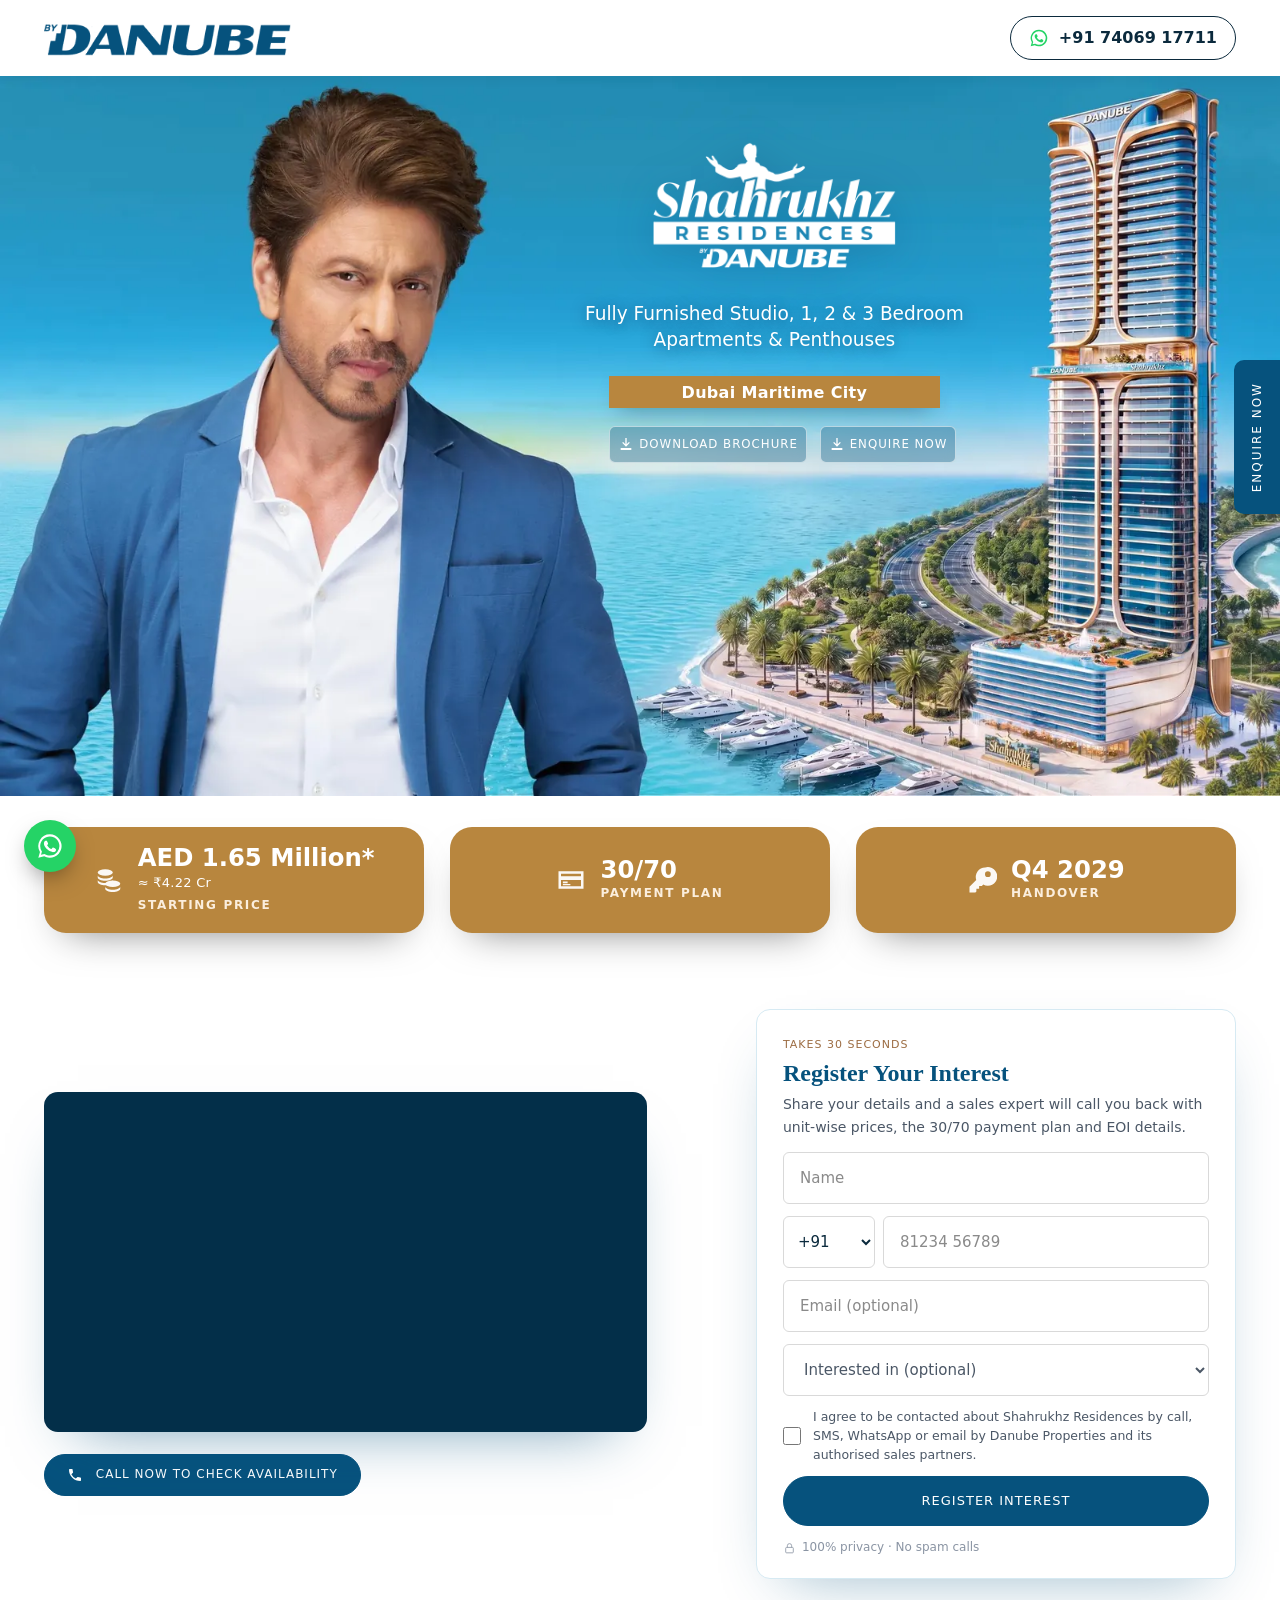
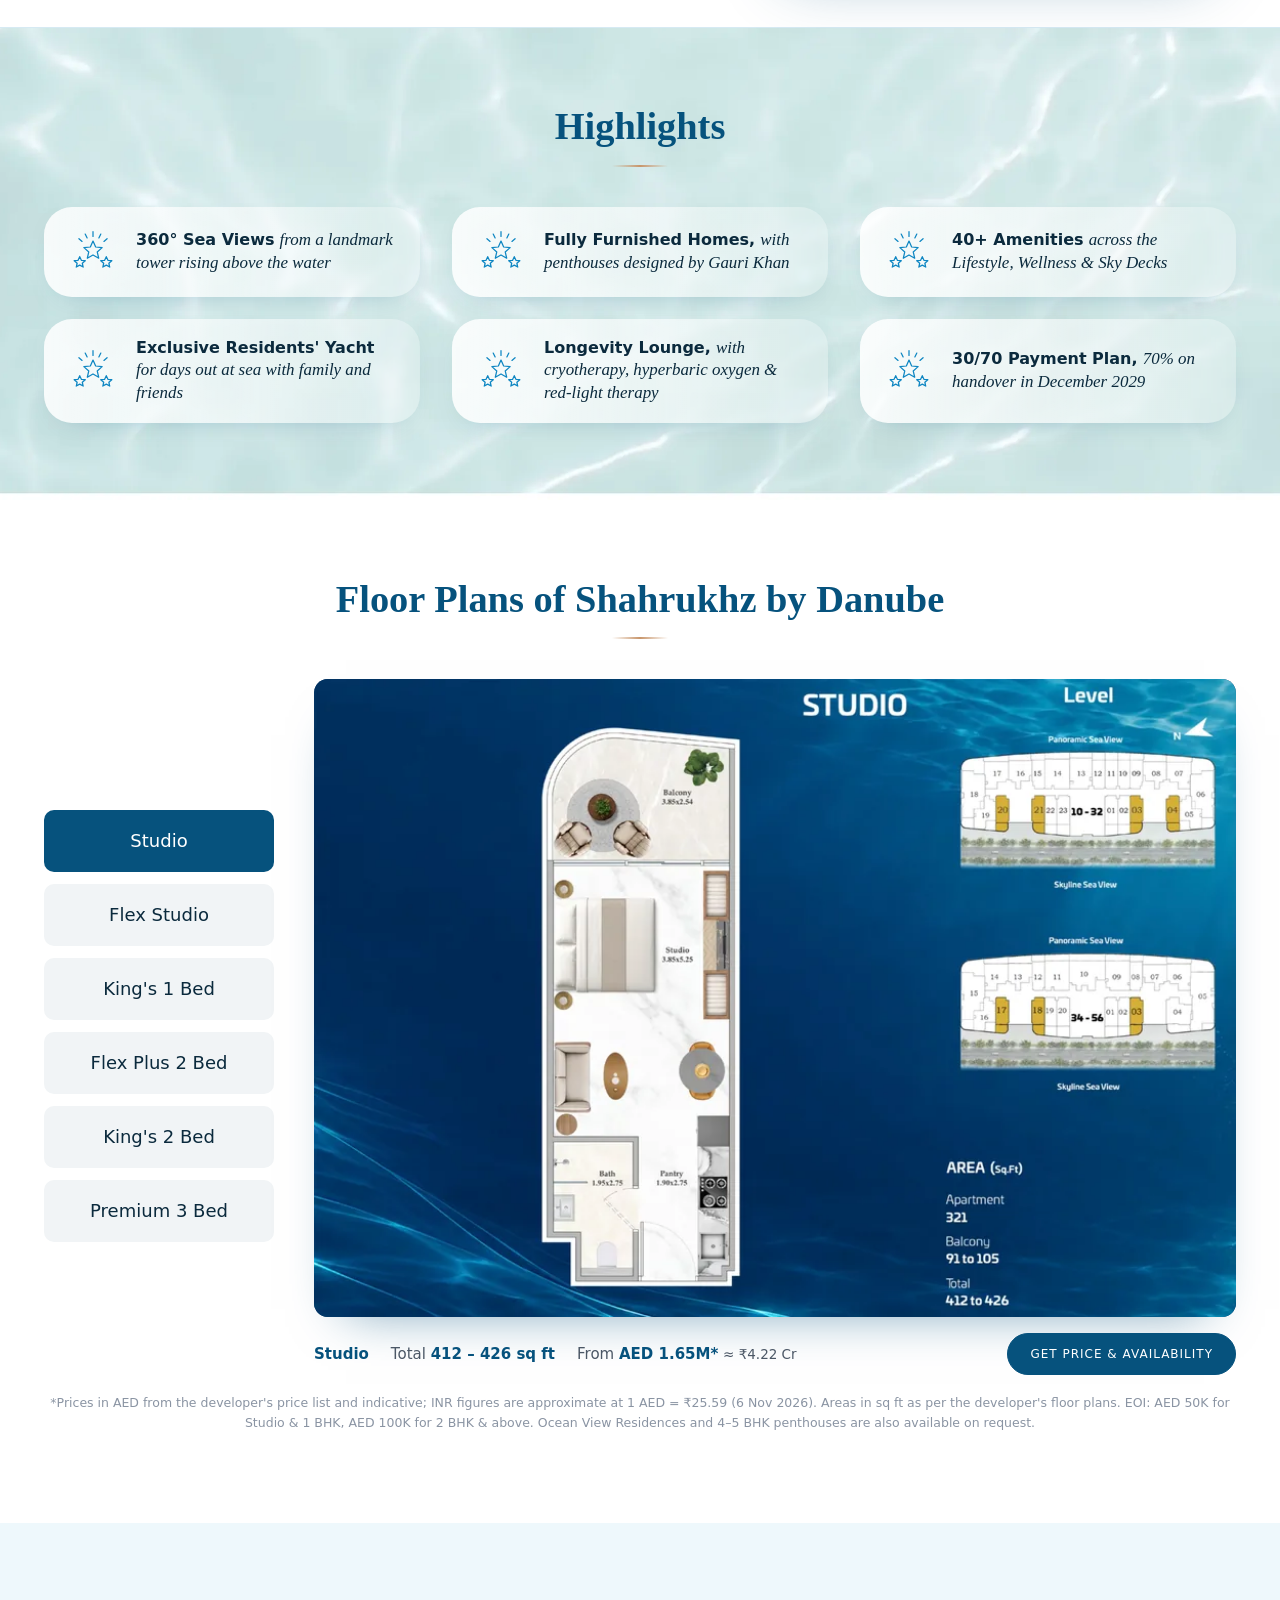
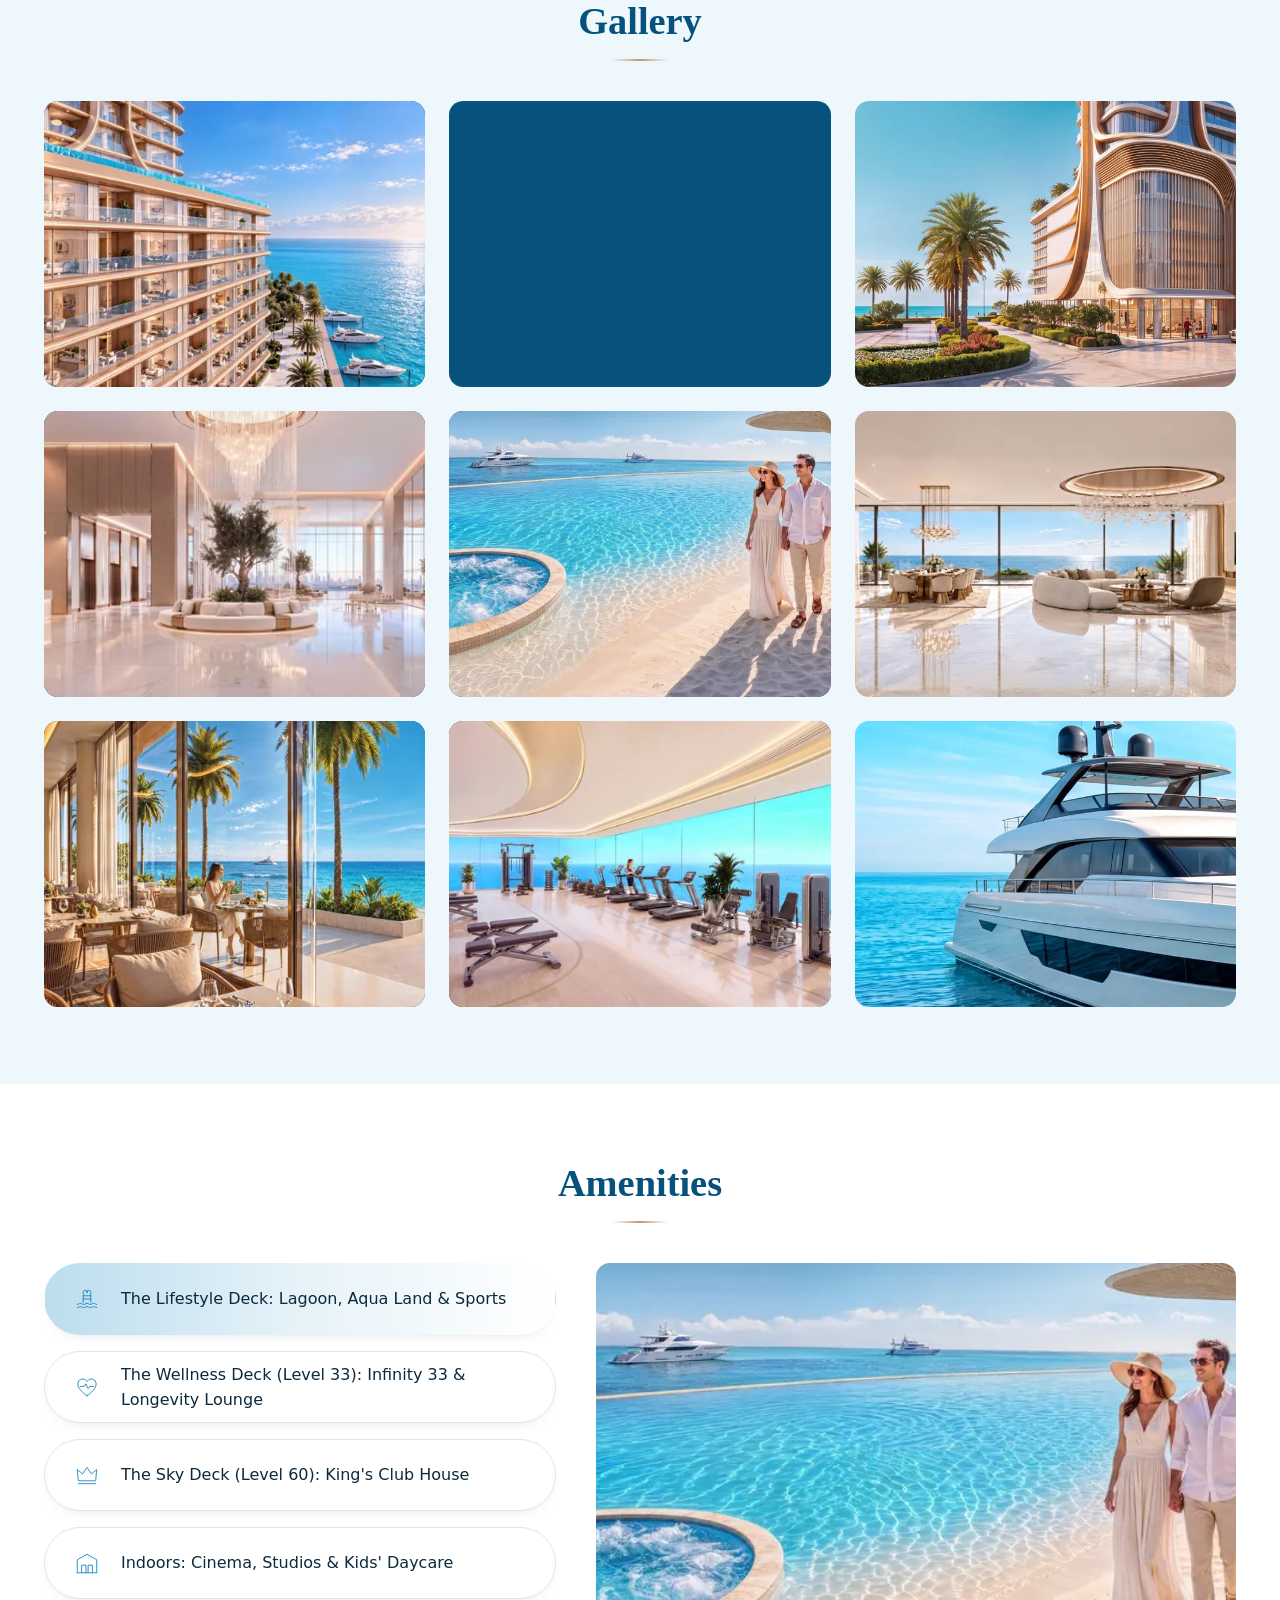
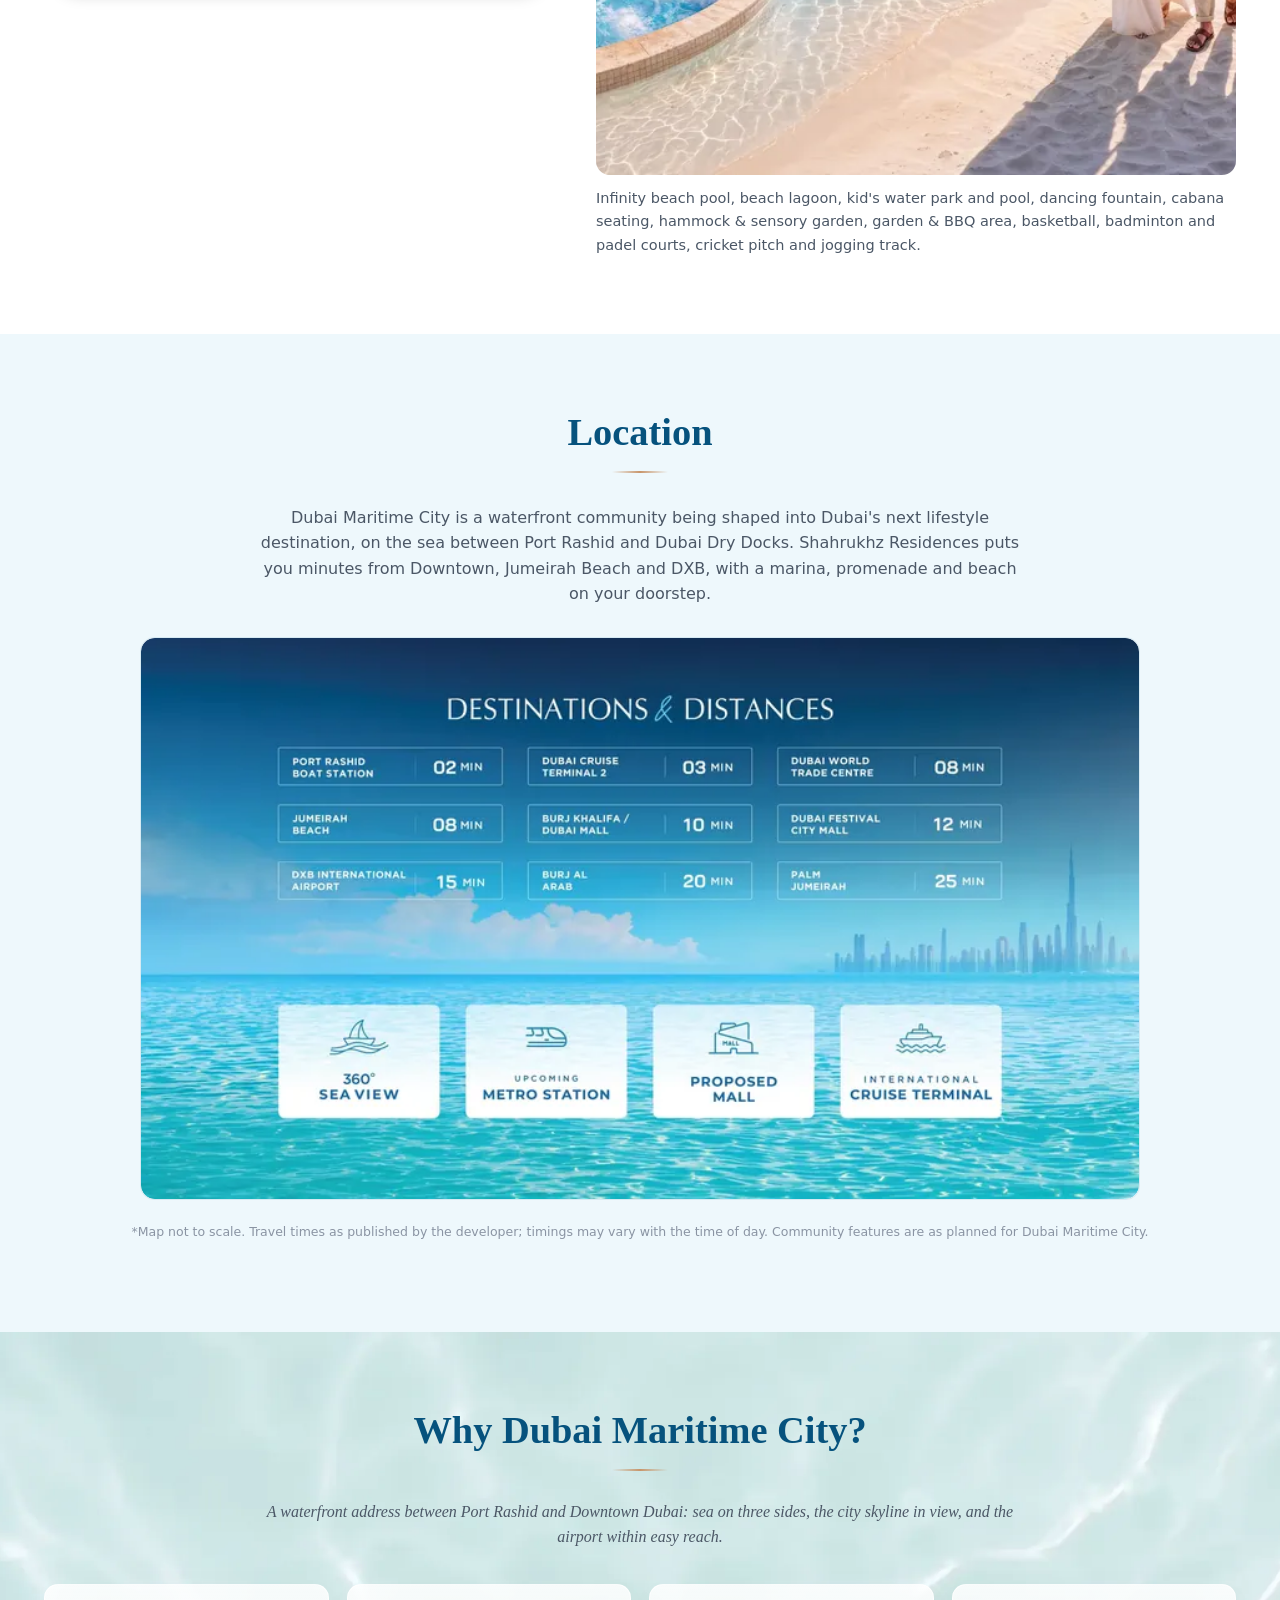
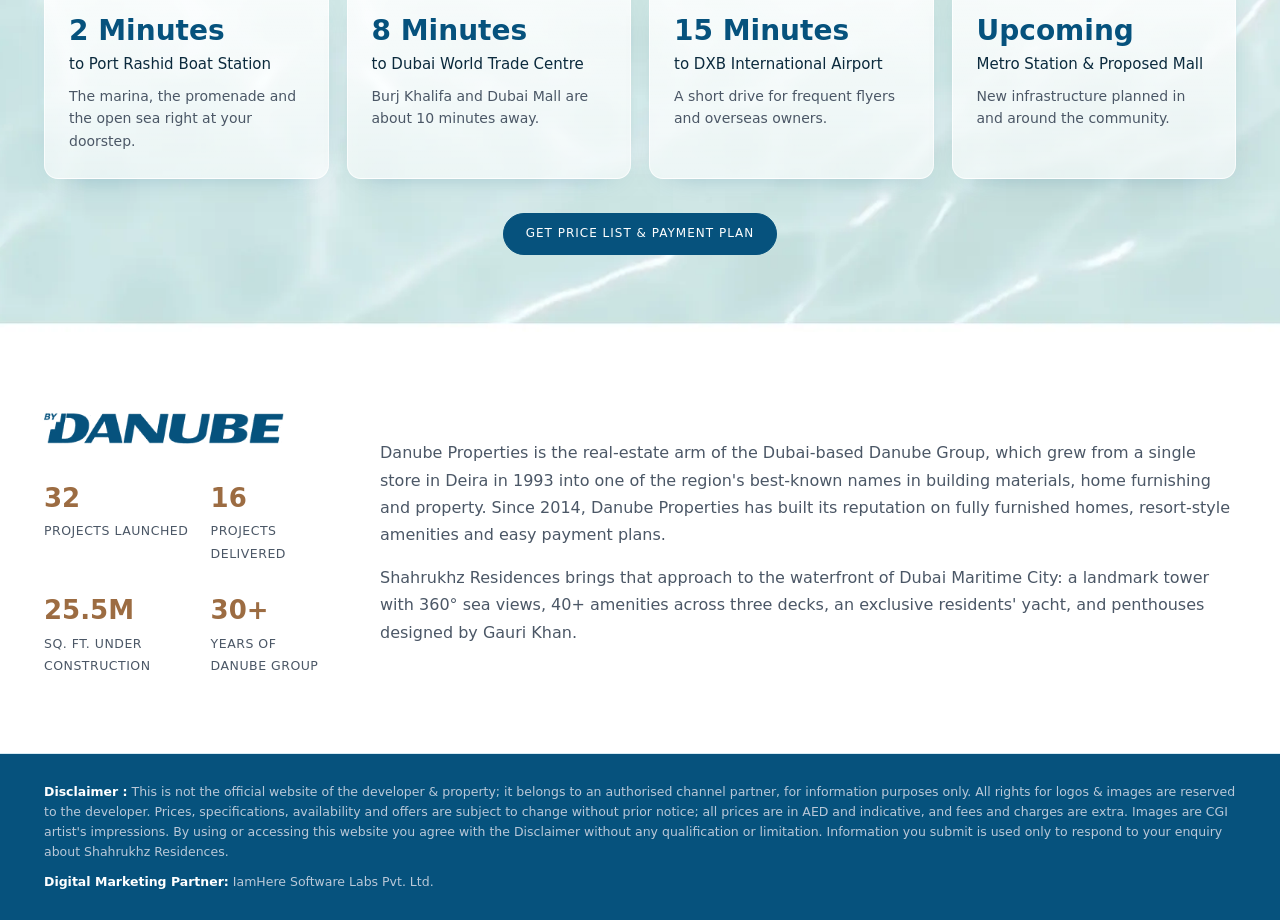
==== commit 40bbca10: "Restore site images into assets/img and clean index.html" ====
--- a/index.html
+++ b/index.html
@@ -1,4 +1,3 @@
-<!doctype html><html><head><meta charset=utf8><meta name=viewport content="width=device-width,initial-scale=1,viewport-fit=cover"><style>:root{color-scheme:light;box-sizing:border-box;padding-top:env(safe-area-inset-top,0px);padding-bottom:env(safe-area-inset-bottom,0px)}html{scroll-padding-top:env(safe-area-inset-top,0px)}body{margin:0;padding:0;font:14px -apple-system,BlinkMacSystemFont,sans-serif;background:#fff;color:#000}img{max-width:100%}[hidden]:not([hidden=until-found i]){display:none!important}</style></head><body>
 <!DOCTYPE html>
 <html lang="en-IN">
 <head>
@@ -551,5 +550,3 @@
 </script>
 </body>
 </html>
-
-</body></html>
--- a/assets/css/styles.css
+++ b/assets/css/styles.css
@@ -0,0 +1,844 @@
+/* Shahrukhz Residences by Danube: landing page styles.
+   Layout and components follow the Niwa & Neo page; colours and type follow the Danube / Shahrukhz brochure:
+   deep navy #06527d, ocean blue, bronze-gold, Marcellus display, Montserrat UI, Allura script accents. */
+:root {
+  --ink: #0b2a3d;
+  --grey: #8a94a3;
+  --grey-2: #4b5766;
+  --beige: #9c6c42;            /* Danube bronze-gold (text-safe) */
+  --gold: #c8956a;             /* brochure gold, for use on navy */
+  --beige-soft: rgba(14, 134, 194, .28);
+  --beige-faint: rgba(14, 134, 194, .10);
+  --navy: #06527d;
+  --ocean: #0e86c2;
+  --dark: #06527d;
+  --band: #eef8fc;
+  --band-2: #e3f3fa;
+  --white: #ffffff;
+  --line: #d6eaf3;
+  --serif: "Source Serif 4", "Chronicle Display", Georgia, "Times New Roman", serif;
+  --sans: "Barlow", "Ringside", system-ui, -apple-system, "Segoe UI", sans-serif;
+  --num: "Barlow", system-ui, sans-serif;
+  --script: "Source Serif 4", Georgia, serif;
+  --wrap: 1296px;
+  --gutter: clamp(16px, 4vw, 44px);
+  --header-h: 76px;
+  --radius: 14px;
+  --pill: 50px;
+  color-scheme: light;
+}
+*, *::before, *::after { box-sizing: border-box; }
+[hidden] { display: none !important; }
+html { scroll-behavior: smooth; scroll-padding-top: calc(var(--header-h) + 12px); -webkit-text-size-adjust: 100%; font-synthesis-weight: none; }
+body { margin: 0; font-family: var(--sans); font-weight: 400; font-size: 16px; line-height: 1.6; color: var(--ink); background: var(--white); overflow-x: hidden; }
+img { max-width: 100%; height: auto; display: block; }
+a { color: inherit; }
+button { font: inherit; color: inherit; cursor: pointer; }
+h1, h2, h3 { margin: 0; font-weight: 500; line-height: 1.15; }
+p { margin: 0 0 1em; }
+.sprite { position: absolute; width: 0; height: 0; overflow: hidden; }
+.sr-only { position: absolute; width: 1px; height: 1px; overflow: hidden; clip: rect(0 0 0 0); }
+.skip { position: absolute; left: -999px; top: 8px; background: var(--white); padding: 8px 14px; z-index: 100; }
+.skip:focus { left: 8px; }
+a:focus-visible, button:focus-visible, [tabindex]:focus-visible { outline: 2px solid var(--beige); outline-offset: 3px; }
+.wrap { width: 100%; max-width: var(--wrap); margin: 0 auto; padding: 0 var(--gutter); }
+.center { text-align: center; }
+.section { padding: clamp(48px, 6vw, 80px) 0; }
+.display { font-family: var(--serif); font-weight: 600; font-size: clamp(32px, 3.4vw, 40px); line-height: 1.15; color: var(--ink); margin-bottom: clamp(26px, 3.5vw, 40px); }
+.fineprint { font-size: 12.5px; color: var(--grey); margin-top: 18px; line-height: 1.6; }
+
+/* ---------- buttons (Sobha: dark pill, 12px, letter-spaced caps; outline pill 14px) ---------- */
+.btn { white-space: nowrap; display: inline-flex; align-items: center; justify-content: center; gap: 8px; min-height: 42px; padding: 0 22px; border: 1px solid var(--dark); border-radius: var(--pill); background: var(--dark); color: #fff; font-size: 12px; font-weight: 500; letter-spacing: 1px; text-transform: uppercase; text-decoration: none; transition: background-color .2s, transform .2s, box-shadow .2s; }
+.btn:hover { background: #043d5e; transform: translateY(-1px); box-shadow: 0 10px 20px -12px rgba(0,0,0,.5); }
+.btn[disabled] { opacity: .65; cursor: progress; }
+.btn-outline { display: inline-flex; align-items: center; justify-content: center; min-height: 46px; padding: 0 26px; border: 1px solid #000; border-radius: var(--pill); background: transparent; color: #000; font-size: 14px; font-weight: 400; letter-spacing: 1px; text-transform: uppercase; transition: background-color .2s, color .2s; }
+.btn-outline:hover { background: var(--dark); color: #fff; border-color: var(--dark); }
+
+/* ---------- header (white, logo left, phone pill right) ---------- */
+.site-header { position: sticky; top: 0; z-index: 40; background: var(--white); box-shadow: 0 2px 12px rgba(0,0,0,.06); }
+.header-inner { height: var(--header-h); display: flex; align-items: center; justify-content: space-between; gap: 16px; }
+.brand { display: inline-flex; align-items: center; min-height: 44px; }
+.brand img { height: 38px; width: auto; max-width: none; }
+.phone-pill { display: inline-flex; align-items: center; gap: 10px; min-height: 44px; padding: 0 18px; border: 1px solid var(--ink); border-radius: var(--pill); font-size: 16px; font-weight: 500; text-decoration: none; letter-spacing: .01em; transition: background-color .2s, color .2s; }
+.phone-pill:hover { background: var(--dark); color: #fff; border-color: var(--dark); }
+.flag { display: inline-flex; flex-direction: column; width: 22px; height: 15px; border-radius: 2px; overflow: hidden; box-shadow: 0 0 0 1px rgba(0,0,0,.08); }
+.flag i { flex: 1; display: block; }
+.flag i:nth-child(1) { background: #ff9933; } .flag i:nth-child(2) { background: #fff; } .flag i:nth-child(3) { background: #138808; }
+@media (max-width: 480px) { .brand img { height: 30px; } .phone-pill { font-size: 14px; padding: 0 12px; } }
+
+/* ---------- banner ---------- */
+.banner { background: var(--dark); }
+.banner > img { width: 100%; height: clamp(260px, 56vw, 720px); object-fit: cover; object-position: 50% 42%; }
+
+/* ---------- intro + key facts ---------- */
+.intro-band { background: var(--white); padding: clamp(32px, 4.5vw, 56px) 0 clamp(28px, 4vw, 48px); border-bottom: 1px solid var(--line); }
+.intro-top { display: grid; gap: 22px; align-items: center; justify-items: center; text-align: center; }
+.intro-logo img { width: 190px; height: auto; }
+.intro-text h1 { font-family: var(--sans); font-weight: 500; font-size: clamp(22px, 2.2vw, 26px); line-height: 1.3; color: var(--ink); }
+.intro-text h1 em { font-family: var(--serif); font-style: italic; font-weight: 300; font-size: 1.08em; color: var(--ink); }
+.intro-price { margin: 12px 0 0; font-size: clamp(15px, 1.4vw, 18px); font-weight: 500; color: var(--beige); }
+.intro-price i { font-style: normal; margin: 0 8px; color: #e2c9ad; }
+@media (min-width: 900px) {
+  .intro-top { grid-template-columns: auto auto 1fr; gap: 0; text-align: left; justify-items: stretch; }
+  .intro-top::before { content: ""; grid-column: 2; grid-row: 1; width: 1px; height: 110px; background: var(--line); margin: 0 48px; }
+  .intro-logo { grid-column: 1; grid-row: 1; justify-self: center; }
+  .intro-text { grid-column: 3; grid-row: 1; }
+}
+.kf-grid { list-style: none; margin: clamp(28px, 4vw, 44px) 0 0; padding: 0; display: grid; grid-template-columns: repeat(2, minmax(0, 1fr)); gap: 22px 16px; }
+.kf-grid li { display: flex; align-items: center; gap: 12px; min-width: 0; }
+.kf-grid svg { flex: 0 0 auto; width: 36px; height: 36px; color: var(--grey-2); }
+.kf-grid strong { display: block; font-weight: 500; font-size: 16px; line-height: 1.25; color: var(--beige); }
+.kf-grid span { display: block; margin-top: 2px; font-size: 13.5px; color: var(--ink); }
+@media (min-width: 900px) {
+  .kf-grid { grid-template-columns: repeat(4, 1fr); gap: 26px 28px; }
+  .kf-grid svg { width: 44px; height: 44px; }
+  .kf-grid strong { font-size: 20px; }
+  .kf-grid span { font-size: 15px; }
+}
+
+/* ---------- highlights (beige gradient pills, radius 28px) ---------- */
+.highlights { background: var(--band); }
+.hl-grid { list-style: none; margin: 0; padding: 0; display: grid; grid-template-columns: 1fr; gap: 16px; }
+.hl-grid li { display: flex; align-items: center; gap: 18px; min-height: 90px; padding: 18px 24px; border-radius: 28px; background: linear-gradient(90deg, var(--beige-soft) 0%, var(--beige-faint) 41%, rgba(14,134,194,0) 100%); }
+.hl-grid svg { flex: 0 0 auto; width: 50px; height: 50px; color: var(--beige); }
+.hl-grid p { margin: 0; font-size: 16px; line-height: 1.35; color: var(--ink); }
+.hl-grid strong { font-weight: 600; }
+.hl-grid em { font-family: var(--serif); font-style: italic; font-weight: 400; font-size: 1.04em; }
+@media (min-width: 700px) { .hl-grid { grid-template-columns: repeat(2, 1fr); gap: 20px 24px; } }
+@media (min-width: 1100px) { .hl-grid { grid-template-columns: repeat(3, 1fr); gap: 22px 32px; } }
+
+/* ---------- unit cards ---------- */
+.units { background: var(--white); }
+.unit-grid { display: grid; grid-template-columns: 1fr; gap: 24px; }
+.unit-card { background: var(--band); border-radius: var(--radius); overflow: hidden; display: flex; flex-direction: column; }
+.unit-media { position: relative; aspect-ratio: 4 / 3; background: var(--dark); }
+.unit-media img { width: 100%; height: 100%; object-fit: cover; }
+.unit-media::after { content: ""; position: absolute; inset: 0; background: linear-gradient(0deg, rgba(0,0,0,.72) 0%, rgba(0,0,0,.1) 55%, transparent 100%); }
+.unit-badge { position: absolute; top: 14px; right: 14px; z-index: 1; background: var(--navy); color: #fff; font-size: 12px; font-weight: 500; letter-spacing: .04em; text-transform: uppercase; padding: 7px 14px; border-radius: var(--pill); }
+.unit-title { position: absolute; left: 0; right: 0; bottom: 0; z-index: 1; padding: 16px 18px; color: #fff; }
+.unit-title h3 { font-family: var(--serif); font-weight: 600; font-size: 20px; letter-spacing: .02em; text-transform: uppercase; }
+.unit-title p { margin: 4px 0 0; font-size: 15px; font-weight: 500; }
+.unit-facts { list-style: none; margin: 0; padding: 18px 18px 8px; display: grid; gap: 12px; }
+.unit-facts li { display: flex; align-items: center; gap: 10px; font-size: 15px; color: var(--ink); }
+.unit-facts svg { flex: 0 0 auto; color: var(--ink); }
+.unit-card .btn { margin: 10px 18px 20px; align-self: flex-start; }
+@media (min-width: 700px) { .unit-grid { grid-template-columns: repeat(2, 1fr); } }
+@media (min-width: 1000px) { .unit-grid { grid-template-columns: repeat(3, 1fr); } }
+
+/* ---------- gallery (3 x 2 rounded grid) ---------- */
+.gallery-sec { background: var(--band); }
+.g-grid { display: grid; grid-template-columns: 1fr; gap: 20px; }
+.g-grid button { display: block; width: 100%; padding: 0; border: 0; border-radius: var(--radius); overflow: hidden; background: var(--dark); cursor: zoom-in; }
+.g-grid img { width: 100%; aspect-ratio: 4 / 3; object-fit: cover; transition: transform .7s ease; }
+.g-grid button:hover img { transform: scale(1.04); }
+@media (min-width: 700px) { .g-grid { grid-template-columns: repeat(2, 1fr); } }
+@media (min-width: 1000px) { .g-grid { grid-template-columns: repeat(3, 1fr); gap: 24px; } }
+
+/* ---------- amenities (tab pills left, image right) ---------- */
+.amenities { background: var(--white); }
+.am-split { display: grid; gap: 28px; align-items: start; }
+.am-tabs { list-style: none; margin: 0; padding: 0; display: grid; gap: 16px; }
+.am-tab { display: flex; align-items: center; gap: 14px; width: 100%; min-height: 72px; padding: 0 22px; border: 1px solid var(--line); border-radius: var(--pill); background: var(--white); text-align: left; font-size: 16px; font-weight: 500; color: var(--ink); box-shadow: 0 6px 16px -12px rgba(0,0,0,.25); transition: background .25s, border-color .25s; }
+.am-tab:hover { border-color: var(--beige); }
+.am-tab.is-active { border-color: transparent; background: linear-gradient(90deg, var(--beige-soft) 0%, var(--beige-faint) 50%, rgba(14,134,194,0) 100%), var(--white); }
+.am-ic { flex: 0 0 auto; width: 40px; height: 40px; display: grid; place-items: center; color: var(--beige); }
+.am-panels { position: relative; }
+.am-panel { margin: 0; }
+.am-panel img { width: 100%; aspect-ratio: 4 / 3; object-fit: cover; border-radius: var(--radius); }
+.am-panel figcaption { margin-top: 12px; font-size: 14.5px; color: var(--grey-2); }
+@media (min-width: 900px) { .am-split { grid-template-columns: 1fr 1.25fr; gap: 40px; } .am-panel img { aspect-ratio: 4 / 3.2; } }
+
+/* ---------- floor plans & price list ---------- */
+.pricing { background: var(--band); }
+.fp-grid { display: grid; grid-template-columns: 1fr; gap: 32px; }
+.fp-card { min-width: 0; display: flex; flex-direction: column; }
+.fp-img { position: relative; display: block; width: 100%; aspect-ratio: 16 / 9.5; padding: 0; border: 0; border-radius: var(--radius); background: #e8eef4; overflow: hidden; cursor: pointer; }
+.fp-img img { width: 100%; height: 100%; object-fit: cover; object-position: 50% 40%; filter: blur(5px); opacity: .85; transform: scale(1.1); transition: filter .4s; }
+.fp-img:hover img { filter: blur(3px); }
+.fp-pill { position: absolute; left: 50%; top: 50%; transform: translate(-50%, -50%); background: var(--beige); color: #fff; padding: 12px 26px; border-radius: var(--pill); font-size: 14px; font-weight: 400; letter-spacing: .14em; text-transform: uppercase; white-space: nowrap; }
+.fp-info { margin: 22px 0 18px; padding: 0 4px; }
+.fp-info div { margin-bottom: 12px; }
+.fp-info dt { font-size: 14px; letter-spacing: .04em; text-transform: uppercase; color: var(--ink); }
+.fp-info dd { margin: 3px 0 0; font-size: 15px; font-weight: 600; letter-spacing: .02em; text-transform: uppercase; color: var(--ink); }
+.fp-card .btn-outline { margin-top: auto; width: 100%; }
+@media (min-width: 700px) { .fp-grid { grid-template-columns: repeat(2, 1fr); gap: 36px 28px; } }
+@media (min-width: 1000px) { .fp-grid { grid-template-columns: repeat(3, 1fr); gap: 32px; } }
+
+/* ---------- about developer ---------- */
+.about { background: var(--white); }
+.about-grid { display: grid; gap: 28px; align-items: center; }
+.about-logo img { width: 220px; height: auto; }
+.about-logo p { margin: 16px 0 0; font-size: 14px; color: var(--grey-2); }
+.about-logo strong { color: var(--ink); font-weight: 600; }
+.about-text p { font-size: 16px; color: var(--grey-2); line-height: 1.7; }
+.about-text p:last-child { margin-bottom: 0; }
+@media (min-width: 900px) { .about-grid { grid-template-columns: 280px 1fr; gap: 56px; } }
+
+/* ---------- enquiry section ---------- */
+.contact { background: var(--white); border-top: 1px solid var(--line); }
+.contact-grid { display: grid; gap: 32px; }
+.eyebrow { margin: 0 0 6px; font-size: 16px; letter-spacing: .14em; text-transform: uppercase; color: var(--grey-2); }
+.contact .display { margin-bottom: 14px; }
+.contact-sub { color: var(--grey-2); max-width: 44ch; }
+.form-label { margin: 0 0 20px; padding-bottom: 10px; font-size: 14px; font-weight: 600; letter-spacing: .08em; text-transform: uppercase; color: var(--ink); border-bottom: 1px solid var(--line); position: relative; }
+.form-label::after { content: ""; position: absolute; left: 0; bottom: -1px; width: 110px; height: 2px; background: var(--beige); }
+@media (min-width: 900px) { .contact-grid { grid-template-columns: 1fr 1.1fr; gap: 64px; align-items: start; } }
+
+/* ---------- footer ---------- */
+.site-footer { background: var(--band-2); color: var(--grey-2); padding: 28px 0 calc(96px + env(safe-area-inset-bottom)); font-size: 13px; border-top: 1px solid var(--line); }
+.foot-grid { display: grid; gap: 18px; align-items: start; }
+.foot-mark { width: 84px; height: auto; }
+.foot-partner { margin: 0 0 8px; font-size: 13.5px; color: var(--ink); }
+.disclaimer { margin: 0; font-size: 12.5px; line-height: 1.6; color: var(--grey-2); }
+.disclaimer strong { color: var(--ink); font-weight: 600; }
+.disclaimer a { color: var(--ink); }
+.foot-links { display: flex; gap: 14px; font-size: 13.5px; }
+.foot-links a { color: var(--ink); text-decoration: none; }
+.foot-links a:hover { text-decoration: underline; }
+@media (min-width: 900px) { .foot-grid { grid-template-columns: 100px 1fr auto; gap: 24px; } .site-footer { padding-bottom: 28px; } }
+
+/* ---------- side tab, WhatsApp float, sticky bar ---------- */
+.side-tab { display: none; position: fixed; right: 0; top: 40%; z-index: 44; width: 48px; height: 160px; padding: 0; border: 0; border-radius: 10px 0 0 10px; background: var(--dark); color: #fff; transition: background-color .2s; }
+.side-tab span { display: block; transform: rotate(-90deg); white-space: nowrap; font-size: 12px; font-weight: 500; letter-spacing: 2px; text-transform: uppercase; }
+.side-tab:hover { background: #043d5e; }
+@media (min-width: 900px) { .side-tab { display: grid; place-items: center; } }
+.wa-float { position: fixed; left: 20px; bottom: 92px; z-index: 44; width: 52px; height: 52px; border-radius: 50%; display: grid; place-items: center; background: #25d366; color: #fff; box-shadow: 0 10px 24px -8px rgba(0,0,0,.5); }
+@media (min-width: 900px) { .wa-float { bottom: 28px; left: 24px; } }
+.action-bar { position: fixed; z-index: 45; left: 0; right: 0; bottom: 0; display: flex; gap: 8px; padding: 10px 12px calc(10px + env(safe-area-inset-bottom)); background: rgba(6,82,125,.97); transform: translateY(110%); transition: transform .25s ease; }
+.action-bar.is-visible { transform: none; }
+.action-bar > * { flex: 1 1 0; min-height: 46px; display: inline-flex; align-items: center; justify-content: center; gap: 6px; border-radius: var(--pill); font-weight: 500; font-size: 13px; letter-spacing: 1px; text-transform: uppercase; text-decoration: none; }
+.action-bar a { color: #fff; border: 1px solid rgba(255,255,255,.4); }
+.action-bar .mb-wa { color: #fff; background: #25d366; border-color: #25d366; }
+.action-bar button { flex-grow: 1.4; border: 0; background: #fff; color: var(--dark); }
+@media (min-width: 900px) { .action-bar { display: none; } }
+
+/* ---------- forms (Sobha: light bordered fields, placeholder labels, outline Submit pill) ---------- */
+.form-title { font-family: var(--serif); font-weight: 600; font-size: 28px; line-height: 1.15; margin-bottom: 6px; }
+.form-lede { font-size: 14px; color: var(--grey-2); margin-bottom: 18px; }
+.lead-form { display: grid; gap: 14px; }
+.field { margin: 0; padding: 0; border: 0; min-width: 0; }
+.field legend { display: block; font-size: 13px; font-weight: 500; margin-bottom: 8px; color: var(--ink); padding: 0; }
+.opt { font-weight: 400; color: var(--grey); }
+.lead-form input[type=text], .lead-form input[type=tel], .lead-form input[type=email], .lead-form select { width: 100%; height: 52px; padding: 0 16px; border: 1px solid #d9d9d9; border-radius: 6px; background: #fff; font: inherit; font-size: 15px; color: var(--ink); }
+.lead-form input::placeholder { color: #8a8a8a; }
+.lead-form input:focus, .lead-form select:focus { outline: none; border-color: var(--beige); box-shadow: 0 0 0 3px rgba(184,134,91,.25); }
+.lead-form input[aria-invalid="true"] { border-color: #b3261e; }
+.phone-row { display: grid; grid-template-columns: 92px 1fr; gap: 8px; }
+.phone-row select { padding: 0 10px; }
+.chips { display: flex; flex-wrap: wrap; gap: 8px; }
+.chips legend { width: 100%; }
+.chips label { position: relative; margin: 0; }
+.chips input { position: absolute; opacity: 0; inset: 0; margin: 0; cursor: pointer; }
+.chips label span { display: inline-flex; align-items: center; min-height: 42px; padding: 0 16px; border: 1px solid #d9d9d9; border-radius: var(--pill); font-size: 13.5px; background: #fff; transition: background-color .15s, border-color .15s, color .15s; }
+.chips label input:checked + span { background: var(--dark); color: #fff; border-color: var(--dark); }
+.chips input:focus-visible + span { outline: 2px solid var(--beige); outline-offset: 2px; }
+.consent { display: grid; grid-template-columns: 20px 1fr; gap: 10px; align-items: center; font-size: 12.5px; color: var(--grey-2); line-height: 1.5; min-height: 44px; }
+.consent input { width: 18px; height: 18px; margin: 0; accent-color: var(--dark); }
+.err { margin: 4px 0 0; font-size: 12.5px; color: #b3261e; }
+.err:empty { display: none; }
+.form-status { margin: 0; font-size: 13.5px; }
+.form-status:empty { display: none; }
+.form-status.is-error { color: #8c1d18; background: #fbeceb; padding: 10px 12px; border-radius: 6px; }
+.form-status a { font-weight: 600; }
+.hp { position: absolute !important; left: -9999px; width: 1px; height: 1px; overflow: hidden; }
+.btn-submit { justify-self: start; min-width: 140px; }
+.form-success { text-align: left; padding: 6px 0; }
+.form-success h4 { font-family: var(--serif); font-size: 24px; font-weight: 600; margin: 0 0 8px; }
+.form-success p { font-size: 14px; color: var(--grey-2); }
+.form-success .tick { width: 44px; height: 44px; border-radius: 50%; background: var(--beige); display: grid; place-items: center; margin-bottom: 14px; color: #fff; }
+.form-success .btn-dark { display: inline-flex; align-items: center; min-height: 42px; padding: 0 22px; border-radius: var(--pill); background: var(--dark); color: #fff; border: 0; font-size: 12px; letter-spacing: 1px; text-transform: uppercase; }
+
+/* ---------- modal + lightbox ---------- */
+dialog { border: 0; padding: 0; }
+dialog::backdrop { background: rgba(0, 0, 0, .7); }
+.modal { width: min(480px, calc(100% - 24px)); max-height: calc(100svh - 24px); border-radius: 14px; background: var(--white); color: var(--ink); overflow: auto; box-shadow: 0 40px 100px -30px rgba(0,0,0,.6); }
+.modal[open] { animation: pop .3s ease; }
+@keyframes pop { from { opacity: 0; transform: translateY(12px) scale(.98); } to { opacity: 1; transform: none; } }
+.modal-inner { padding: 30px 26px 24px; }
+.modal-logo { width: 120px; height: auto; margin: 0 auto 18px; }
+.modal-inner .form-title, .modal-inner .form-lede { text-align: center; }
+.assure { display: flex; align-items: center; justify-content: center; gap: 6px; margin: 14px 0 0; font-size: 12px; color: var(--grey); }
+.modal .btn-submit { justify-self: stretch; width: 100%; background: var(--dark); color: #fff; border-color: var(--dark); font-size: 13px; }
+.modal-close { position: absolute; top: 10px; right: 10px; width: 40px; height: 40px; border: 0; border-radius: 50%; background: rgba(0,0,0,.06); color: var(--ink); display: grid; place-items: center; z-index: 3; }
+.modal-close:hover { background: rgba(0,0,0,.12); }
+.lightbox { width: 100vw; height: 100svh; max-width: none; max-height: none; background: rgba(3, 47, 73, .96); color: #fff; }
+.lightbox[open] { display: grid; place-items: center; }
+.lightbox figure { margin: 0; max-width: min(1400px, 94vw); }
+.lightbox img { max-height: 82svh; width: auto; margin: 0 auto; background: #fff; }
+.lightbox figcaption { color: #cfc8c1; text-align: center; margin-top: 10px; font-size: 14px; }
+.lightbox .modal-close { background: rgba(255,255,255,.12); color: #fff; }
+.lb-nav { position: absolute; top: 50%; transform: translateY(-50%); width: 48px; height: 64px; background: rgba(255,255,255,.08); border: 0; color: #fff; font-size: 36px; }
+.lb-prev { left: 8px; }
+.lb-next { right: 8px; }
+.noscript { position: fixed; bottom: 0; left: 0; right: 0; background: #f6e6df; padding: 12px; text-align: center; margin: 0; z-index: 99; }
+section[id] { scroll-margin-top: calc(var(--header-h) + 8px); }
+html:not(.ss-editing) [data-edit]:empty { display: none; }
+.review-mode [data-review] { outline: 2px dashed #d97706; outline-offset: 4px; }
+@media (prefers-reduced-motion: reduce) { html { scroll-behavior: auto; } *, *::before, *::after { transition: none !important; animation: none !important; } }
+.unit-media { overflow: hidden; }
+.unit-media img { position: absolute; inset: 0; }
+.unit-media img[height="3845"] { object-position: 50% 70%; }
+#am-relax img { object-position: 50% 78%; }
+/* Section order: Highlights (grey) → Floor plans (white) → Gallery (grey) → Amenities (white) → Location */
+.pricing { background: var(--white); }
+
+/* ---------- location (assetzproperty.com/niwaandneo: category tabs + numbered map + landmark lists) ---------- */
+.location { background: var(--band); color: var(--ink); }
+.loc-intro { max-width: 760px; margin: -8px auto 30px; text-align: center; color: var(--grey-2); font-size: 16px; }
+.loc-tabs { list-style: none; margin: 0 0 28px; padding: 0; display: grid; grid-template-columns: repeat(3, 1fr); gap: 10px; }
+.loc-tab { width: 100%; min-height: 64px; display: flex; flex-direction: column; align-items: center; justify-content: center; gap: 6px; padding: 10px 8px; border: 1px solid var(--line); border-radius: var(--radius); background: var(--white); font-size: 13px; font-weight: 500; color: var(--ink); transition: background .25s, border-color .25s, color .25s; }
+.loc-tab svg { color: var(--beige); }
+.loc-tab:hover { border-color: var(--beige); }
+.loc-tab.is-active { background: var(--dark); border-color: var(--dark); color: #fff; }
+.loc-tab.is-active svg { color: #fff; }
+.loc-split { display: grid; gap: 24px; align-items: start; }
+.loc-map { margin: 0; }
+.loc-map button { display: block; width: 100%; padding: 0; border: 1px solid var(--line); border-radius: var(--radius); background: #fff; overflow: hidden; cursor: zoom-in; }
+.loc-map img { width: 100%; height: auto; }
+.loc-panels { background: var(--white); border: 1px solid var(--line); border-radius: var(--radius); padding: 24px 22px; }
+.loc-panel h3 { font-family: var(--serif); font-weight: 600; font-size: 24px; margin-bottom: 14px; }
+.loc-items { list-style: none; margin: 0; padding: 0; }
+.loc-items li { display: grid; grid-template-columns: 32px 1fr auto; align-items: center; gap: 12px; padding: 12px 0; border-top: 1px solid var(--line); font-size: 15px; }
+.loc-no { width: 28px; height: 28px; border-radius: 50%; background: var(--beige); color: #fff; font-size: 12px; font-weight: 600; display: grid; place-items: center; }
+.loc-name { color: var(--ink); }
+.loc-time { color: var(--grey-2); white-space: nowrap; font-size: 14px; }
+.location .fineprint { margin-top: 22px; }
+@media (min-width: 700px) { .loc-tabs { grid-template-columns: repeat(6, 1fr); } .loc-tab { flex-direction: row; gap: 10px; min-height: 56px; font-size: 14px; } }
+@media (min-width: 900px) { .loc-split { grid-template-columns: 1.15fr 1fr; gap: 32px; } .loc-panels { padding: 30px 28px; } }
+
+/* ---------- conversion popup ---------- */
+.modal { width: min(880px, calc(100% - 24px)); border-radius: 16px; overflow: hidden auto; }
+.modal-grid { display: grid; grid-template-columns: 1fr; }
+.modal-offer { position: relative; min-height: 190px; background: var(--dark); color: #fff; overflow: hidden; }
+.modal-photo { position: absolute; inset: 0; width: 100%; height: 100%; object-fit: cover; object-position: 50% 20%; }
+.modal-offer-inner { position: relative; z-index: 1; height: 100%; display: flex; flex-direction: column; justify-content: flex-end; padding: 22px 22px 20px; background: linear-gradient(180deg, rgba(3,47,73,.25) 0%, rgba(3,47,73,.6) 45%, rgba(3,47,73,.92) 100%); }
+.modal-offer .modal-logo { width: 96px; margin: 0 0 12px; }
+.modal-eyebrow { margin: 0 0 6px; font-size: 11px; letter-spacing: .16em; text-transform: uppercase; color: var(--beige); }
+.modal-offer h3 { font-family: var(--serif); font-weight: 600; font-size: 22px; line-height: 1.2; margin-bottom: 12px; }
+.modal-perks, .modal-trust { list-style: none; margin: 0; padding: 0; }
+.modal-perks { display: none; gap: 8px; }
+.modal-perks li { display: flex; align-items: center; gap: 10px; font-size: 14px; color: #eee8e1; }
+.modal-perks svg { flex: 0 0 auto; color: var(--beige); }
+.modal-trust { display: flex; gap: 18px; margin-top: 16px; padding-top: 14px; border-top: 1px solid rgba(255,255,255,.2); }
+.modal-trust li { font-size: 11px; line-height: 1.3; color: #d9d4ce; }
+.modal-trust strong { display: block; font-size: 16px; font-weight: 600; color: #fff; }
+.modal-inner { padding: 24px 22px 20px; }
+.modal-tag { margin: 0 0 6px; font-size: 11.5px; font-weight: 600; letter-spacing: .14em; text-transform: uppercase; color: var(--beige); }
+.modal-inner .form-title, .modal-inner .form-lede { text-align: left; }
+.modal-inner .form-title { font-size: 26px; }
+.modal .btn-submit { min-height: 52px; font-size: 13px; }
+.modal .assure { justify-content: flex-start; text-align: left; }
+.modal .lead-form { gap: 12px; }
+@media (min-width: 860px) {
+  .modal-grid { grid-template-columns: 400px 1fr; min-height: 560px; }
+  .modal-offer { min-height: 0; }
+  .modal-offer-inner { padding: 30px 28px 26px; }
+  .modal-perks { display: grid; }
+  .modal-offer h3 { font-size: 26px; }
+  .modal-inner { padding: 34px 32px 26px; display: flex; flex-direction: column; justify-content: center; }
+  .modal-close { background: rgba(0,0,0,.06); }
+}
+
+/* ---------- thank-you page ---------- */
+.ty { background: var(--band); min-height: calc(100vh - var(--header-h)); display: grid; place-items: start center; padding: clamp(40px, 6vw, 80px) 0; }
+.ty-card { background: var(--white); border-radius: 16px; box-shadow: 0 30px 60px -40px rgba(0,0,0,.35); max-width: 760px; width: 100%; padding: clamp(28px, 5vw, 56px); text-align: center; }
+.ty-tick { width: 64px; height: 64px; border-radius: 50%; background: var(--beige); color: #fff; display: grid; place-items: center; margin: 0 auto 18px; }
+.ty-card .display { margin-bottom: 10px; }
+.ty-lede { font-size: 17px; color: var(--grey-2); max-width: 52ch; margin: 0 auto 26px; }
+.ty-steps { list-style: none; margin: 0 auto 30px; padding: 0; display: grid; gap: 12px; text-align: left; max-width: 520px; }
+.ty-steps li { display: grid; grid-template-columns: 32px 1fr; gap: 12px; align-items: start; font-size: 15px; color: var(--ink); }
+.ty-steps .no { width: 28px; height: 28px; border-radius: 50%; background: var(--dark); color: #fff; font-size: 12px; font-weight: 600; display: grid; place-items: center; margin-top: 1px; }
+.ty-actions { display: flex; flex-wrap: wrap; justify-content: center; gap: 12px; margin-bottom: 8px; }
+.ty-actions .btn, .ty-actions .btn-outline { min-height: 48px; }
+.ty-plans { margin-top: 36px; padding-top: 28px; border-top: 1px solid var(--line); text-align: left; }
+.ty-plans h2 { font-family: var(--serif); font-weight: 600; font-size: 24px; margin-bottom: 6px; text-align: center; }
+.ty-plans > p { text-align: center; color: var(--grey-2); font-size: 14.5px; margin-bottom: 18px; }
+.ty-grid { display: grid; grid-template-columns: 1fr; gap: 16px; }
+.ty-grid figure { margin: 0; background: var(--band); border-radius: var(--radius); overflow: hidden; }
+.ty-grid button { display: block; width: 100%; padding: 0; border: 0; background: #fff; cursor: zoom-in; }
+.ty-grid figcaption { padding: 10px 14px 12px; font-size: 13.5px; color: var(--ink); }
+.ty-grid figcaption strong { display: block; font-weight: 600; }
+.ty-back { display: inline-block; margin-top: 24px; font-size: 14px; color: var(--grey-2); }
+@media (min-width: 700px) { .ty-grid { grid-template-columns: repeat(3, 1fr); } }
+
+/* side tab: vertical text via writing-mode (robust), close buttons always clickable */
+.side-tab { width: 46px; height: auto; padding: 22px 0; }
+.side-tab span { transform: none; writing-mode: vertical-rl; transform: rotate(180deg); display: inline-block; line-height: 1; }
+.modal-close, .modal-close * { pointer-events: auto; }
+.modal-close svg { pointer-events: none; }
+
+/* ---------- hero lead form ---------- */
+.hero { position: relative; isolation: isolate; }
+.hero > img { height: clamp(420px, 60vw, 760px); }
+.hero-shade { position: absolute; inset: 0; z-index: 0; background: linear-gradient(90deg, rgba(3,47,73,.55) 0%, rgba(3,47,73,.25) 45%, rgba(3,47,73,.15) 100%), linear-gradient(0deg, rgba(3,47,73,.5), transparent 40%); }
+.hero-grid { position: relative; z-index: 1; display: grid; gap: 22px; padding-top: 28px; padding-bottom: 28px; }
+.hero-copy { color: #fff; text-align: center; }
+.hero-eyebrow { margin: 0 0 10px; font-size: 11.5px; letter-spacing: .2em; text-transform: uppercase; color: var(--beige); }
+.hero-mark { width: clamp(150px, 20vw, 240px); height: auto; margin: 0 auto 14px; filter: drop-shadow(0 6px 18px rgba(0,0,0,.45)); }
+.hero-line { margin: 0 0 6px; font-size: 15px; color: #f1ece6; }
+.hero-price { margin: 0; font-family: var(--serif); font-size: 20px; font-weight: 600; color: #fff; }
+.hero-form { background: var(--white); border-radius: var(--radius); padding: 22px 20px 18px; box-shadow: 0 40px 80px -30px rgba(0,0,0,.6); max-width: 440px; width: 100%; margin: 0 auto; }
+.hf-tag { margin: 0 0 6px; font-size: 11px; font-weight: 600; letter-spacing: .16em; text-transform: uppercase; color: var(--beige); }
+.hero-form .form-title { font-size: 24px; }
+.hero-form .form-lede { margin-bottom: 14px; }
+.hero-form .lead-form { gap: 12px; }
+.hero-form .btn-submit { justify-self: stretch; width: 100%; background: var(--dark); color: #fff; border-color: var(--dark); min-height: 50px; font-size: 13px; }
+.hero-form .assure { justify-content: flex-start; margin-top: 12px; }
+.hero-form .js-form-slot { min-height: 300px; }
+@media (max-width: 899px) {
+  .hero { background: var(--white); }
+  .hero > img { position: absolute; inset: 0; width: 100%; height: 100%; }
+  .hero-shade { background: linear-gradient(180deg, rgba(3,47,73,.35) 0%, rgba(3,47,73,.7) 100%); }
+  .hero-grid { padding-top: 36px; padding-bottom: 36px; }
+}
+@media (min-width: 900px) {
+  .hero > img { position: absolute; inset: 0; width: 100%; height: 100%; }
+  .hero { min-height: clamp(560px, 62vw, 720px); display: flex; align-items: center; }
+  .hero-grid { grid-template-columns: minmax(0, 1fr) 420px; align-items: center; gap: 48px; padding-top: 56px; padding-bottom: 56px; width: 100%; }
+  .hero-copy { text-align: left; }
+  .hero-mark { margin: 0 0 16px; }
+  .hero-line { font-size: 17px; }
+  .hero-price { font-size: 24px; }
+  .hero-form { margin: 0 0 0 auto; padding: 26px 26px 20px; }
+}
+/* Hero legibility: stronger left-to-right gradient plus a soft scrim behind the copy */
+.hero-shade { background: linear-gradient(90deg, rgba(3,47,73,.82) 0%, rgba(3,47,73,.62) 32%, rgba(3,47,73,.3) 60%, rgba(3,47,73,.15) 100%), linear-gradient(0deg, rgba(3,47,73,.55), transparent 45%); }
+.hero-copy { text-shadow: 0 2px 14px rgba(0,0,0,.55); }
+.hero-line { color: #fff; font-weight: 500; }
+@media (max-width: 899px) { .hero-shade { background: linear-gradient(180deg, rgba(3,47,73,.6) 0%, rgba(3,47,73,.7) 40%, rgba(3,47,73,.8) 100%); } }
+/* Thank-you page: centre the card in the viewport */
+.ty { display: block; }
+.ty > .wrap { display: flex; justify-content: center; }
+.ty-card { margin: 0 auto; }
+
+.foot-credits { margin-top: 10px; }
+
+/* ================= Shahrukhz × Danube brand layer ================= */
+body { font-size: 15.5px; }
+.display { font-weight: 400; text-transform: uppercase; letter-spacing: .06em; color: var(--navy); }
+.display::after { content: ""; display: block; width: 56px; height: 2px; margin: 16px auto 0; background: linear-gradient(90deg, transparent, var(--gold), transparent); }
+.contact .display::after { margin-left: 0; }
+.brand img { height: 30px; }
+@media (max-width: 480px) { .brand img { height: 22px; } }
+.btn, .btn-outline, .phone-pill { font-weight: 600; }
+.btn-outline { border-color: var(--navy); color: var(--navy); }
+.btn-outline:hover { background: var(--navy); border-color: var(--navy); color: #fff; }
+
+/* hero */
+.hero picture > img, .hero > picture { position: absolute; inset: 0; width: 100%; height: 100%; }
+.hero picture img { width: 100%; height: 100%; object-fit: cover; object-position: 50% 40%; }
+.hero-shade { background: linear-gradient(90deg, rgba(3,47,73,.72) 0%, rgba(3,47,73,.35) 42%, rgba(3,47,73,.05) 70%), linear-gradient(0deg, rgba(3,47,73,.55), transparent 45%); }
+.hero-mark { width: clamp(170px, 22vw, 280px); }
+.hero-script { font-family: var(--script); font-size: clamp(30px, 3.4vw, 44px); line-height: 1; color: var(--gold); margin: 0 0 10px; }
+.hero-price { font-family: var(--sans); font-weight: 600; letter-spacing: .02em; }
+.hero-price b { color: var(--gold); font-weight: 700; }
+.hero-form { border-top: 3px solid var(--gold); }
+.hero-form .form-title { font-family: var(--serif); font-weight: 400; color: var(--navy); }
+.hf-tag, .modal-tag { color: var(--beige) !important; }
+@media (max-width: 899px) { .hero picture img { object-position: 50% 30%; } }
+
+/* intro */
+.intro-text h1 { font-weight: 600; color: var(--navy); }
+.intro-text h1 em { font-family: var(--script); font-style: normal; font-weight: 400; font-size: 1.55em; color: var(--beige); white-space: nowrap; }
+.intro-note { margin: 10px 0 0; font-size: 14.5px; color: var(--grey-2); }
+.intro-note strong { color: var(--navy); }
+.kf-grid svg { color: var(--ocean); }
+.kf-grid strong { font-weight: 600; }
+
+/* highlights */
+.highlights { background: linear-gradient(180deg, #eef8fc, #fff); }
+
+/* configuration cards: show the render, not a blurred plan */
+.fp-img img { filter: none; opacity: 1; transform: none; transition: transform .5s; }
+.fp-img:hover img { filter: none; transform: scale(1.04); }
+.fp-img::after { content: ""; position: absolute; inset: 0; background: linear-gradient(180deg, rgba(3,47,73,.05), rgba(3,47,73,.45)); }
+.fp-pill { z-index: 1; top: auto; bottom: 18px; transform: translateX(-50%); background: rgba(6,82,125,.88); border: 1px solid rgba(200,149,106,.7); backdrop-filter: blur(4px); }
+.fp-info dd { color: var(--navy); }
+.fp-info dd.price { color: var(--beige); font-size: 17px; }
+
+/* location (map is a distances board, not numbered) */
+.loc-no { display: none; }
+.loc-items li { grid-template-columns: 1fr auto; }
+.loc-time { color: var(--beige); font-weight: 600; }
+
+/* why Maritime City */
+.why { background: var(--navy); color: #fff; }
+.why .display { color: #fff; }
+.why-intro { max-width: 760px; margin: -12px auto 34px; text-align: center; color: #c9d6e3; }
+.why-grid { list-style: none; margin: 0; padding: 0; display: grid; gap: 18px; }
+.why-grid li { padding: 26px 24px; border: 1px solid rgba(200,149,106,.35); border-radius: var(--radius); background: rgba(255,255,255,.04); }
+.why-grid h3 { font-family: var(--sans); font-size: 15px; font-weight: 500; line-height: 1.4; margin-bottom: 10px; color: #dfe8f1; }
+.why-grid h3 strong { display: block; font-family: var(--serif); font-weight: 400; font-size: 30px; color: var(--gold); margin-bottom: 4px; }
+.why-grid h3 em { font-style: normal; }
+.why-grid p { margin: 0; font-size: 14px; color: #b9c8d8; }
+.why-cta { margin-top: 34px; text-align: center; }
+.why-cta .btn { background: var(--gold); border-color: var(--gold); color: var(--navy); }
+.why-cta .btn:hover { background: #d9a77b; }
+@media (min-width: 700px) { .why-grid { grid-template-columns: repeat(2, 1fr); } }
+@media (min-width: 1100px) { .why-grid { grid-template-columns: repeat(4, 1fr); } }
+
+/* about */
+.about-logo img { width: 240px; }
+.about-stats { display: grid; grid-template-columns: repeat(2, auto); gap: 10px 22px; margin-top: 18px; }
+.about-stats strong { display: block; font-family: var(--serif); font-size: 26px; font-weight: 400; color: var(--beige); }
+.about-stats span { font-size: 12.5px; letter-spacing: .04em; text-transform: uppercase; color: var(--grey-2); }
+
+/* contact + footer + modal */
+.contact { background: var(--band); }
+.site-footer { background: var(--navy); }
+.modal-offer { background: var(--navy); }
+.modal-offer h3 { font-weight: 400; }
+.modal-perks svg { color: var(--gold); }
+.modal-trust strong { color: var(--gold); }
+.site-footer, .site-footer .disclaimer { color: #b9c8d8; }
+.site-footer .disclaimer strong, .site-footer .disclaimer a { color: #fff; }
+.foot-mark { width: 130px; }
+@media (max-width: 899px) {
+  .hero-shade { background: linear-gradient(180deg, rgba(3,47,73,.72) 0%, rgba(3,47,73,.62) 40%, rgba(3,47,73,.85) 100%); }
+  .hero-copy p { text-shadow: 0 2px 12px rgba(0,0,0,.55); }
+}
+
+/* sticky EOI countdown bar (rides inside the sticky header) */
+.eoi-bar { background: linear-gradient(90deg, #8a5a33, #c8956a 50%, #8a5a33); color: #fff; }
+.eoi-inner { display: flex; align-items: center; justify-content: center; gap: 12px; min-height: 42px; padding-top: 6px; padding-bottom: 6px; }
+.eoi-dot { flex: 0 0 auto; width: 9px; height: 9px; border-radius: 50%; background: #fff; box-shadow: 0 0 0 0 rgba(255,255,255,.7); animation: eoiPulse 1.6s infinite; }
+@keyframes eoiPulse { 70% { box-shadow: 0 0 0 9px rgba(255,255,255,0); } 100% { box-shadow: 0 0 0 0 rgba(255,255,255,0); } }
+@media (prefers-reduced-motion: reduce) { .eoi-dot { animation: none; } }
+.eoi-text { margin: 0; font-size: 14px; letter-spacing: .02em; line-height: 1.3; }
+.eoi-text strong { font-weight: 700; text-transform: uppercase; letter-spacing: .08em; }
+.eoi-clock { font-variant-numeric: tabular-nums; font-weight: 700; font-size: 13.5px; padding: 4px 10px; border-radius: 6px; background: rgba(6,82,125,.35); white-space: nowrap; }
+.eoi-btn { flex: 0 0 auto; min-height: 32px; padding: 0 16px; border: 0; border-radius: var(--pill); background: var(--navy); color: #fff; font-size: 11.5px; font-weight: 700; letter-spacing: .1em; text-transform: uppercase; }
+.eoi-btn:hover { background: #043d5e; }
+@media (max-width: 899px) {
+  .eoi-amt, .eoi-clock { display: none; }
+  .eoi-inner { justify-content: space-between; gap: 10px; }
+  .eoi-text { font-size: 12.5px; }
+}
+@media (max-width: 899px) {
+  .eoi-text { font-size: 12px; white-space: nowrap; overflow: hidden; text-overflow: ellipsis; }
+  .eoi-text strong { letter-spacing: .03em; }
+  .eoi-btn { padding: 0 12px; font-size: 10.5px; letter-spacing: .06em; }
+}
+@media (max-width: 360px) { .eoi-dot { display: none; } }
+
+/* popup offer panel: night tower, text on a solid navy fade */
+.modal-photo { object-position: 50% 8%; }
+.modal-offer-inner { background: linear-gradient(180deg, rgba(3,47,73,0) 0%, rgba(3,47,73,.15) 28%, rgba(3,47,73,.82) 52%, rgba(3,47,73,.96) 68%, #032f49 100%); }
+.modal-offer .modal-eyebrow { color: var(--gold); font-weight: 600; }
+.modal-offer h3, .modal-perks li { text-shadow: 0 1px 8px rgba(0,0,0,.45); }
+@media (max-width: 859px) {
+  .modal-photo { object-position: 50% 0%; }
+  .modal-offer-inner { background: linear-gradient(180deg, rgba(3,47,73,.55) 0%, rgba(3,47,73,.86) 45%, rgba(3,47,73,.97) 100%); }
+}
+
+/* INR equivalents */
+.inr-line { display: block; margin-top: 3px; font-size: 13.5px; font-weight: 500; letter-spacing: .02em; text-transform: none; color: var(--grey-2); }
+.hero-price .inr-tag { font-weight: 500; font-size: .82em; color: #e7d6c4; }
+.kf-grid .kf-inr { font-style: normal; white-space: nowrap; }
+.kf-grid .js-inr { display: inline; margin: 0; font-size: inherit; color: inherit; }
+
+/* ============ centred hero (logo · headline · location · CTAs · stat badges) ============ */
+.hero-c { min-height: clamp(620px, calc(100svh - var(--header-h)), 900px); display: flex; align-items: stretch; background: #032f49; }
+.hero-c .hero-shade { position: absolute; inset: 0; z-index: 0; background:
+  radial-gradient(ellipse 70% 60% at 50% 46%, rgba(3,47,73,.62) 0%, rgba(3,47,73,.38) 55%, rgba(3,47,73,.2) 100%),
+  linear-gradient(180deg, rgba(3,47,73,.55) 0%, rgba(3,47,73,0) 22%, rgba(3,47,73,0) 62%, rgba(3,47,73,.85) 100%); }
+.hero-c picture img { object-position: 50% 35%; }
+.hc-inner { position: relative; z-index: 1; width: 100%; display: flex; flex-direction: column; align-items: center; justify-content: center; text-align: center; color: #fff; padding-top: 56px; padding-bottom: 40px; }
+.hc-logo { width: clamp(200px, 24vw, 320px); height: auto; filter: drop-shadow(0 6px 24px rgba(0,0,0,.45)); }
+.hc-title { margin: 26px 0 0; max-width: 820px; font-family: var(--serif); font-weight: 400; font-size: clamp(26px, 3.4vw, 46px); line-height: 1.18; letter-spacing: .01em; color: #fff; text-shadow: 0 2px 18px rgba(0,0,0,.5); }
+.hc-loc { display: inline-flex; align-items: center; gap: 8px; margin: 16px 0 0; font-size: clamp(13px, 1.2vw, 15px); font-weight: 600; letter-spacing: .22em; text-transform: uppercase; color: var(--gold); }
+.hc-loc svg { color: var(--gold); }
+.hc-ctas { display: flex; flex-wrap: wrap; justify-content: center; gap: 14px; margin-top: 30px; }
+.hc-ctas .btn { min-width: 210px; min-height: 52px; font-size: 13px; letter-spacing: .12em; }
+.hc-btn-gold { background: var(--gold); border-color: var(--gold); color: var(--navy); }
+.hc-btn-gold:hover { background: #d9a77b; border-color: #d9a77b; color: var(--navy); }
+.hc-btn-ghost { background: rgba(255,255,255,.06); border: 1px solid rgba(255,255,255,.75); color: #fff; backdrop-filter: blur(4px); }
+.hc-btn-ghost:hover { background: #fff; border-color: #fff; color: var(--navy); }
+.hc-stats { list-style: none; margin: auto 0 0; padding: 0; padding-top: 44px; display: grid; grid-template-columns: repeat(3, minmax(0, 220px)); gap: 14px; justify-content: center; width: 100%; }
+.hc-stats li { display: flex; flex-direction: column; align-items: center; justify-content: center; gap: 4px; padding: 18px 12px; border: 1px solid rgba(200,149,106,.55); border-radius: var(--radius); background: rgba(3,47,73,.55); backdrop-filter: blur(8px); }
+.hc-stats strong { font-family: var(--serif); font-weight: 400; font-size: clamp(22px, 2.2vw, 30px); line-height: 1.1; color: #fff; }
+.hc-stats span { font-size: 11.5px; font-weight: 600; letter-spacing: .16em; text-transform: uppercase; color: #c9d6e3; }
+.hc-stats .hc-inr { font-size: 12.5px; font-weight: 500; letter-spacing: .02em; text-transform: none; color: var(--gold); }
+.hc-stats .hc-inr .js-inr { color: inherit; }
+@media (max-width: 899px) {
+  .hero-c { min-height: calc(100svh - var(--header-h) - 64px); }
+  .hero-c picture img { object-position: 50% 20%; }
+  .hc-inner { padding-top: 36px; padding-bottom: 22px; }
+  .hc-ctas { width: 100%; gap: 10px; margin-top: 24px; }
+  .hc-ctas .btn { flex: 1 1 0; min-width: 0; padding: 0 10px; font-size: 11.5px; letter-spacing: .08em; }
+  .hc-stats { gap: 8px; padding-top: 30px; }
+  .hc-stats li { padding: 12px 6px; }
+  .hc-stats span { font-size: 9.5px; letter-spacing: .1em; }
+  .hc-stats .hc-inr { font-size: 11px; }
+}
+
+/* ============ intro: copy + register-interest form ============ */
+.ri-grid { display: grid; gap: 34px; align-items: center; margin-bottom: 48px; }
+.ri-eyebrow { margin: 0 0 10px; font-size: 12.5px; font-weight: 600; letter-spacing: .24em; text-transform: uppercase; color: var(--beige); }
+.ri-copy h1 { margin: 0; font-family: var(--serif); font-weight: 400; font-size: clamp(30px, 3.2vw, 44px); line-height: 1.12; letter-spacing: .02em; text-transform: uppercase; color: var(--navy); }
+.ri-sub { margin: 10px 0 18px; font-size: 16px; font-weight: 500; color: var(--ocean); }
+.ri-copy p:not(.ri-eyebrow):not(.ri-sub):not(.ri-script) { margin: 0 0 12px; font-size: 15.5px; line-height: 1.7; color: var(--grey-2); max-width: 600px; }
+.ri-script { margin: 6px 0 18px; font-family: var(--script); font-size: 38px; line-height: 1; color: var(--beige); }
+.ri-call { display: inline-flex; align-items: center; }
+.ri-form { margin: 0; max-width: none; box-shadow: 0 24px 60px -30px rgba(6,82,125,.45); border: 1px solid var(--line); }
+@media (min-width: 900px) { .ri-grid { grid-template-columns: 1.15fr 1fr; gap: 64px; } .ri-form { max-width: 480px; justify-self: end; } }
+.lead-form select.interest { color: var(--grey-2); }
+.hc-stats .hc-inr .js-inr { font-size: inherit; letter-spacing: inherit; text-transform: none; font-weight: inherit; }
+.hc-stats strong { white-space: nowrap; }
+@media (max-width: 899px) { .hc-stats strong { font-size: 18px; } }
+@media (max-width: 360px) { .hc-stats strong { font-size: 16px; } }
+
+/* ============ hero v3: full elevation visible ============ */
+/* Desktop: the box takes the render's own proportions, so the whole tower shows uncropped;
+   the copy sits in the open night sky on the left. */
+@media (min-width: 900px) {
+  .hero-c { min-height: 0; aspect-ratio: 2933 / 1650; max-height: none; }
+  .hero-c picture img { object-fit: cover; object-position: 50% 50%; }
+  .hero-c .hero-shade { background: linear-gradient(90deg, rgba(3,47,73,.78) 0%, rgba(3,47,73,.55) 30%, rgba(3,47,73,.12) 50%, rgba(3,47,73,0) 58%); }
+  .hc-inner { align-items: flex-start; text-align: left; justify-content: center; padding-top: 32px; padding-bottom: 32px; }
+  .hc-inner > * { max-width: min(560px, 46%); }
+  .hc-logo { width: clamp(200px, 19vw, 300px); }
+  .hc-title { font-size: clamp(26px, 2.6vw, 42px); margin-top: 22px; }
+  .hc-ctas { justify-content: flex-start; margin-top: 26px; }
+  .hc-ctas .btn { min-width: 190px; }
+  .hc-stats { margin: 34px 0 0; padding-top: 0; grid-template-columns: repeat(3, 1fr); width: min(560px, 46%); justify-content: stretch; }
+  .hc-stats li { padding: 14px 8px; }
+}
+@media (min-width: 900px) and (max-width: 1180px) {
+  .hc-title { font-size: 24px; margin-top: 14px; }
+  .hc-ctas { margin-top: 16px; } .hc-ctas .btn { min-width: 0; min-height: 44px; }
+  .hc-stats { margin-top: 18px; } .hc-stats strong { font-size: 18px; }
+}
+/* Phones: the full tower first, uncropped, then the copy on navy below it. */
+@media (max-width: 899px) {
+  .hero-c { display: block; min-height: 0; background: var(--navy); }
+  .hero-c .hc-pic, .hero-c picture img { position: relative; inset: auto; display: block; width: 100%; height: auto; aspect-ratio: 1300 / 1650; object-fit: cover; }
+  .hero-c .hero-shade { inset: auto 0 auto 0; top: 0; height: calc(100vw * 1650 / 1300); background: linear-gradient(180deg, rgba(3,47,73,0) 70%, rgba(6,82,125,1) 100%); }
+  .hc-inner { padding-top: 6px; padding-bottom: 28px; margin-top: -40px; }
+  .hc-title { margin-top: 18px; }
+  .hc-stats { padding-top: 24px; }
+  .hc-stats li { background: rgba(255,255,255,.05); }
+}
+
+/* ============ hero v4: brochure cover artwork, styled like the reference ============ */
+.hero-x { background: #fff; padding: 0; }
+.hx-art { position: relative; line-height: 0; background: #1d84c6; }
+.hx-art > img { display: block; width: 100%; height: auto; }
+.hx-copy { line-height: normal; text-align: center; color: #fff; }
+.hx-title { margin: 0; font-family: "Roboto Condensed", "Arial Narrow", var(--sans); font-weight: 500; letter-spacing: .005em; text-transform: none; color: #fff; text-shadow: 0 2px 14px rgba(0,40,80,.55); }
+.hx-loc { margin: 0; background: #b8863e; color: #fff; font-family: "Roboto Condensed", "Arial Narrow", var(--sans); font-weight: 600; letter-spacing: .01em; box-shadow: 0 8px 22px -10px rgba(0,0,0,.45); }
+.hx-ctas { display: grid; grid-template-columns: 1fr 1fr; }
+.hx-btn { display: inline-flex; align-items: center; justify-content: center; gap: 6px; border: 1px solid rgba(255,255,255,.35); border-radius: 6px; background: rgba(255,255,255,.18); backdrop-filter: blur(6px); color: #fff; font-family: "Roboto Condensed", "Arial Narrow", var(--sans); font-weight: 500; text-transform: uppercase; letter-spacing: .02em; cursor: pointer; transition: background .2s; }
+.hx-btn:hover { background: rgba(255,255,255,.32); }
+.hx-stats { list-style: none; position: relative; z-index: 2; display: grid; grid-template-columns: repeat(3, 1fr); gap: clamp(10px, 2vw, 28px); margin: 0 auto; }
+.hx-stats li { display: flex; align-items: center; justify-content: center; gap: 14px; background: #b8863e; color: #fff; border-radius: 22px; box-shadow: 0 18px 40px -22px rgba(0,0,0,.55); text-align: left; }
+.hx-stats svg { flex: 0 0 auto; color: #fff; opacity: .95; }
+.hx-stats strong { display: block; font-family: var(--sans); font-weight: 700; line-height: 1.1; white-space: nowrap; }
+.hx-stats span { display: block; font-size: 12px; font-weight: 600; letter-spacing: .14em; text-transform: uppercase; color: #fbeedd; }
+.hx-stats .hx-inr, .hx-stats .hx-inr .js-inr { display: inline; font-size: 13px; font-weight: 500; letter-spacing: .02em; text-transform: none; color: #fff; }
+.hx-stats .hx-inr { display: block; margin: 2px 0; }
+
+@media (min-width: 900px) {
+  /* copy sits in the open sea/sky between the baked-in logo and the tower */
+  .hx-copy { position: absolute; left: 44.6%; width: 30.4%; top: 49%; }
+  .hx-title { font-size: clamp(20px, 1.95vw, 34px); line-height: 1.28; }
+  .hx-loc { margin-top: 1.3vw; padding: .55vw 10px; font-size: clamp(15px, 1.45vw, 24px); }
+  .hx-ctas { gap: 1.1vw; margin-top: 1.4vw; }
+  .hx-btn { min-height: clamp(36px, 3.2vw, 52px); font-size: clamp(12px, 1vw, 16px); }
+  .hx-stats { margin-top: calc(-1 * clamp(56px, 6vw, 96px)); padding-bottom: 8px; }
+  .hx-stats li { padding: clamp(16px, 1.6vw, 26px) 16px; }
+  .hx-stats strong { font-size: clamp(20px, 2.2vw, 34px); }
+}
+@media (max-width: 899px) {
+  .hx-copy { position: static; padding: 22px 16px 26px; background: linear-gradient(180deg, #1d84c6 0%, #0f5a8c 100%); }
+  .hx-title { font-size: 23px; line-height: 1.3; }
+  .hx-loc { margin: 14px auto 0; max-width: 340px; padding: 9px 10px; font-size: 18px; }
+  .hx-ctas { gap: 10px; margin: 16px auto 0; max-width: 360px; }
+  .hx-btn { min-height: 44px; font-size: 13px; }
+  .hx-stats { gap: 8px; padding: 0 12px; margin-top: -14px; }
+  .hx-stats li { flex-direction: column; gap: 6px; padding: 14px 6px; border-radius: 16px; text-align: center; }
+  .hx-stats svg { width: 22px; height: 22px; }
+  .hx-stats strong { font-size: 15px; white-space: normal; }
+  .hx-stats span { font-size: 9.5px; letter-spacing: .08em; }
+  .hx-stats .hx-inr, .hx-stats .hx-inr .js-inr { font-size: 11px; }
+}
+.hero-x + .intro-band { padding-top: clamp(40px, 5vw, 72px); }
+.hero.hero-x { display: block; min-height: 0; isolation: auto; }
+@media (max-width: 899px) { .hx-btn { font-size: 12px; padding: 0 6px; white-space: nowrap; } }
+@media (max-width: 360px) { .hx-btn svg { display: none; } }
+@media (min-width: 900px) {
+  .hx-copy { top: 53%; }
+  .hx-title { font-size: clamp(18px, 1.8vw, 32px); }
+  .hx-btn { padding: 0 8px; gap: 5px; font-size: clamp(11px, .92vw, 15px); white-space: nowrap; }
+}
+
+/* ============ hero v5: clean cover art, airy column, stats on their own strip ============ */
+.hx-logo-m { display: none; }
+.hx-stats { margin-top: 0 !important; padding-top: clamp(22px, 2.4vw, 36px); padding-bottom: clamp(6px, 1vw, 12px); }
+@media (min-width: 900px) {
+  .hx-copy { top: 9%; bottom: 30%; left: 45.5%; width: 30%; display: flex; flex-direction: column; align-items: center; justify-content: flex-start; }
+  .hx-logo { width: 64%; height: auto; filter: drop-shadow(0 4px 18px rgba(0,50,100,.25)); }
+  .hx-title { margin-top: 2.6vw; font-size: clamp(16px, 1.45vw, 26px); line-height: 1.4; }
+  .hx-loc { margin-top: 1.8vw; width: 86%; padding: .5vw 10px; font-size: clamp(14px, 1.25vw, 22px); }
+  .hx-ctas { width: 86%; gap: 1vw; margin-top: 1.4vw; }
+  .hx-btn { min-height: clamp(34px, 2.9vw, 50px); }
+  .hx-stats li { padding: clamp(14px, 1.4vw, 22px) 16px; }
+  .hx-stats strong { font-size: clamp(18px, 1.9vw, 30px); }
+}
+/* Phones: the full artwork, then the copy on white (no blue band) */
+@media (max-width: 899px) {
+  .hx-copy { background: #fff; padding: 22px 16px 4px; }
+  .hx-logo { display: none; }
+  .hx-logo-m { display: block; width: 150px; height: auto; margin: 0 auto 14px; }
+  .hx-title { color: var(--navy); text-shadow: none; font-size: 21px; line-height: 1.35; }
+  .hx-br { display: none; }
+  .hx-loc { margin-top: 14px; }
+  .hx-btn { background: #fff; color: var(--navy); border: 1px solid var(--navy); backdrop-filter: none; }
+  .hx-btn:first-child { background: var(--navy); color: #fff; }
+  .hx-stats { padding-top: 18px; padding-bottom: 4px; }
+}
+@media (min-width: 900px) {
+  .hx-btn { background: rgba(6,82,125,.34); border-color: rgba(255,255,255,.55); }
+  .hx-btn:hover { background: rgba(6,82,125,.55); }
+}
+.hl-grid svg, .am-ic, .am-tab .am-ic svg { color: var(--ocean); }
+
+/* developer | project logo lock-up (header + footer) */
+.brand-pair { display: inline-flex; align-items: center; gap: 16px; }
+.brand-pair .bp-rule { width: 1px; align-self: stretch; min-height: 34px; background: currentColor; opacity: .3; }
+.brand .brand-pair { color: var(--navy); }
+.brand .bp-dev { height: 26px; width: auto; }
+.brand .bp-proj { height: 46px; width: auto; }
+.brand img { max-width: none; }
+.foot-pair { color: #fff; gap: 20px; }
+.foot-pair .bp-dev { height: 26px; width: auto; }
+.foot-pair .bp-proj { height: 62px; width: auto; }
+.foot-pair .bp-rule { min-height: 52px; opacity: .4; }
+@media (min-width: 900px) { .foot-grid { grid-template-columns: auto 1fr auto; gap: 36px; align-items: center; } }
+@media (max-width: 480px) {
+  .brand-pair { gap: 10px; }
+  .brand .bp-dev { height: 17px; } .brand .bp-proj { height: 34px; }
+  .brand .brand-pair .bp-rule { min-height: 26px; }
+}
+@media (max-width: 360px) { .brand .bp-dev { height: 14px; } .brand .bp-proj { height: 28px; } }
+.phone-pill { white-space: nowrap; }
+@media (max-width: 480px) {
+  .phone-pill { padding: 0 12px; gap: 6px; font-size: 13px; min-height: 38px; }
+  .phone-pill .flag { display: none; }
+}
+@media (max-width: 360px) { .phone-pill { padding: 0 10px; font-size: 12px; } }
+
+/* header: Danube logo only, medium size; footer without logos */
+.brand .brand-dev { height: 36px; width: auto; max-width: none; }
+@media (max-width: 899px) { .brand .brand-dev { height: 28px; } }
+@media (max-width: 480px) { .brand .brand-dev { height: 23px; } }
+@media (max-width: 360px) { .brand .brand-dev { height: 19px; } }
+@media (min-width: 900px) { .foot-grid { grid-template-columns: 1fr; } }
+
+
+
+
+/* ============ Type system matched to the Sobha Sanctuary reference page ============
+   Reference: Chronicle Display (Semibold, Light Italic) + Ringside (Light, Book, Medium, Semibold).
+   Free stand-ins: Source Serif 4 = Chronicle, Barlow = Ringside. */
+body { font-family: var(--sans); font-weight: 400; font-size: 16px; }
+/* section titles: serif semibold, title case, ~40px */
+.display { font-family: var(--serif); font-weight: 600; font-size: clamp(30px, 3vw, 40px); text-transform: none; letter-spacing: 0; }
+/* page title: sans medium 26px + serif light-italic location (as "1 & 2 BR ... in Dubailand, Dubai") */
+.ri-copy h1 { font-family: var(--sans); font-weight: 500; font-size: clamp(24px, 2.2vw, 30px); text-transform: none; letter-spacing: 0; line-height: 1.25; }
+.ri-sub, .ri-script, .hero-script, .hl-grid em, .why-intro { font-family: var(--serif); font-style: italic; font-weight: 300; }
+.ri-sub { font-size: 22px; color: var(--navy); }
+.ri-script { font-size: 26px; text-transform: none; letter-spacing: 0; }
+.hl-grid strong { font-family: var(--sans); font-weight: 600; }
+.hl-grid em { font-size: 1.06em; }
+/* card / tile titles: serif semibold, small caps-style uppercase */
+.fp-pill, .am-tab, .loc-panel h3, .why-grid h3 em { font-family: var(--sans); }
+.loc-panel h3, .ty-plans h2 { font-family: var(--serif); font-weight: 600; text-transform: uppercase; font-size: 15px; letter-spacing: .04em; }
+/* key facts: value sans semibold 20px, label sans light 16px */
+.kf-grid strong { font-family: var(--sans); font-weight: 600; font-size: 20px; }
+.kf-grid span { font-family: var(--sans); font-weight: 300; font-size: 16px; }
+/* prices and numbers: sans (book / semibold) */
+.fp-info dd.price, .hx-stats strong, .why-grid h3 strong, .about-stats strong, .modal-trust strong, .ty-steps .no { font-family: var(--sans); font-weight: 600; }
+.fp-info dt, .fp-info dd { font-family: var(--sans); }
+.fp-info dd { font-weight: 500; }
+.why-grid h3 strong { font-size: 28px; }
+.about-stats strong { font-size: 26px; }
+/* buttons and small labels: sans uppercase, 1px tracking */
+.btn, .btn-outline, .hx-btn, .eoi-btn, .side-tab, .fp-pill, .btn-submit { font-family: var(--sans); font-weight: 500; letter-spacing: 1px; text-transform: uppercase; }
+.phone-pill { font-family: var(--sans); font-weight: 600; letter-spacing: 0; }
+.ri-eyebrow, .hf-tag, .modal-tag, .modal-eyebrow { font-family: var(--sans); font-weight: 400; letter-spacing: 1px; }
+/* forms */
+.form-title, .hero-form .form-title, .modal-offer h3 { font-family: var(--serif); font-weight: 600; letter-spacing: 0; text-transform: none; }
+.lead-form input, .lead-form select, .consent-text { font-family: var(--sans); }
+/* hero: headline sans medium, location sans semibold (as the reference) */
+.hx-title { font-family: var(--sans); font-weight: 500; letter-spacing: 0; }
+.hx-loc { font-family: var(--sans); font-weight: 600; letter-spacing: .02em; text-transform: none; }
+.site-footer, .site-footer .disclaimer { font-family: var(--sans); font-weight: 400; }
+.ri-grid { margin-bottom: 0; }
+
+/* intro: project film in place of the copy */
+.ri-video { position: relative; width: 100%; aspect-ratio: 16 / 9; border-radius: var(--radius); overflow: hidden; background: #032f49; box-shadow: 0 28px 60px -34px rgba(6,82,125,.6); }
+.ri-video iframe { position: absolute; inset: 0; width: 100%; height: 100%; border: 0; }
+.ri-copy .ri-call { margin-top: 22px; }
+.ri-video-facade { position: absolute; inset: 0; display: block; color: #fff; text-decoration: none; }
+.ri-video-facade img { width: 100%; height: 100%; object-fit: cover; transition: transform .6s; }
+.ri-video-facade::after { content: ""; position: absolute; inset: 0; background: linear-gradient(180deg, rgba(3,47,73,.1), rgba(3,47,73,.55)); }
+.ri-video-facade:hover img { transform: scale(1.03); }
+.ri-play { position: absolute; z-index: 1; left: 50%; top: 50%; width: 78px; height: 78px; margin: -39px 0 0 -39px; display: grid; place-items: center; border-radius: 50%; background: rgba(255,255,255,.92); color: var(--navy); box-shadow: 0 12px 30px -10px rgba(0,0,0,.5); padding-left: 4px; transition: transform .2s; }
+.ri-video-facade:hover .ri-play { transform: scale(1.07); }
+.ri-video-label { position: absolute; z-index: 1; left: 0; right: 0; bottom: 18px; text-align: center; font-family: var(--sans); font-weight: 600; font-size: 13px; letter-spacing: 1px; text-transform: uppercase; }
+
+/* ============ Floor plans: tabs left, plan right (as the reference) ============ */
+.fpl-split { display: grid; gap: 18px; align-items: center; }
+.fpl-tabs { list-style: none; margin: 0; padding: 0; display: flex; gap: 8px; overflow-x: auto; scrollbar-width: none; -webkit-overflow-scrolling: touch; padding-bottom: 2px; }
+.fpl-tabs::-webkit-scrollbar { display: none; }
+.fpl-tab { flex: 0 0 auto; min-height: 46px; padding: 0 18px; border: 0; border-radius: 10px; background: #f1f4f6; color: var(--ink); font-family: var(--sans); font-weight: 500; font-size: 15px; white-space: nowrap; transition: background .2s, color .2s; }
+.fpl-tab:hover { background: #e3eef5; }
+.fpl-tab.is-active { background: var(--navy); color: #fff; }
+.fpl-panel { margin: 0; }
+.fpl-img { display: block; width: 100%; padding: 0; border: 0; border-radius: var(--radius); overflow: hidden; background: #0a3a6b; cursor: zoom-in; box-shadow: 0 24px 50px -32px rgba(6,82,125,.6); }
+.fpl-img img { width: 100%; height: auto; display: block; }
+.fpl-meta { display: flex; flex-wrap: wrap; align-items: center; gap: 8px 22px; margin-top: 16px; font-family: var(--sans); font-size: 15px; color: var(--grey-2); }
+.fpl-meta b { color: var(--navy); font-weight: 600; }
+.fpl-inr { color: var(--grey-2); font-size: 13.5px; }
+.fpl-cta { margin-left: auto; }
+@media (min-width: 900px) {
+  .fpl-split { grid-template-columns: 230px 1fr; gap: 40px; }
+  .fpl-tabs { flex-direction: column; gap: 12px; overflow: visible; }
+  .fpl-tab { width: 100%; min-height: 62px; font-size: 18px; white-space: normal; text-align: center; }
+}
+@media (max-width: 899px) { .fpl-cta { margin-left: 0; width: 100%; } }
+
+/* Highlights: water texture background */
+.highlights { background: #cfe6e8 url("../img/water-2000.webp") center / cover no-repeat; }
+@media (max-width: 899px) { .highlights { background-image: url("../img/water-1000.webp"); } }
+.highlights .hl-grid li { background: linear-gradient(90deg, rgba(255,255,255,.85) 0%, rgba(255,255,255,.55) 60%, rgba(255,255,255,.25) 100%); backdrop-filter: blur(2px); box-shadow: 0 10px 30px -22px rgba(6,82,125,.5); }
+
+/* Why Dubai Maritime City: water texture, dark text */
+.why { background: #cfe6e8 url("../img/water-2000.webp") center / cover no-repeat; color: var(--ink); }
+@media (max-width: 899px) { .why { background-image: url("../img/water-1000.webp"); } }
+.why .display { color: var(--navy); }
+.why-intro { color: var(--grey-2); }
+.why-grid li { background: linear-gradient(180deg, rgba(255,255,255,.85), rgba(255,255,255,.6)); border: 1px solid rgba(255,255,255,.7); backdrop-filter: blur(2px); box-shadow: 0 10px 30px -22px rgba(6,82,125,.5); }
+.why-grid h3 { color: var(--ink); }
+.why-grid h3 strong { color: var(--navy); }
+.why-grid p { color: var(--grey-2); }
+.why-cta .btn { background: var(--navy); border-color: var(--navy); color: #fff; }
+.why-cta .btn:hover { background: #043d5e; }
+
+/* Location: map only */
+.location .loc-split { display: block; max-width: 1000px; margin: 0 auto; }
+.location .loc-map { margin: 0; }
+.location .loc-map img { width: 100%; height: auto; border-radius: var(--radius); }
+.location .fineprint { text-align: center; }
+.phone-wa .wa-ic { color: #25d366; flex: 0 0 auto; }
+.phone-wa:hover .wa-ic { color: #fff; }
+@media (max-width: 899px) {
+  .wa-float { display: none !important; }
+  .action-bar { gap: 6px; padding-left: 8px; padding-right: 8px; }
+  .action-bar > * { font-size: 11.5px; letter-spacing: .5px; white-space: nowrap; gap: 5px; padding: 0 6px; }
+  .action-bar button { flex-grow: 1.25; }
+}
+/* mobile action bar: WhatsApp + Download Brochure only */
+.action-bar a.js-phone[data-cta="sticky_call"] { display: none; }
+@media (max-width: 899px) { .action-bar > * { font-size: 13px; letter-spacing: .8px; } .action-bar button { flex-grow: 1; } }
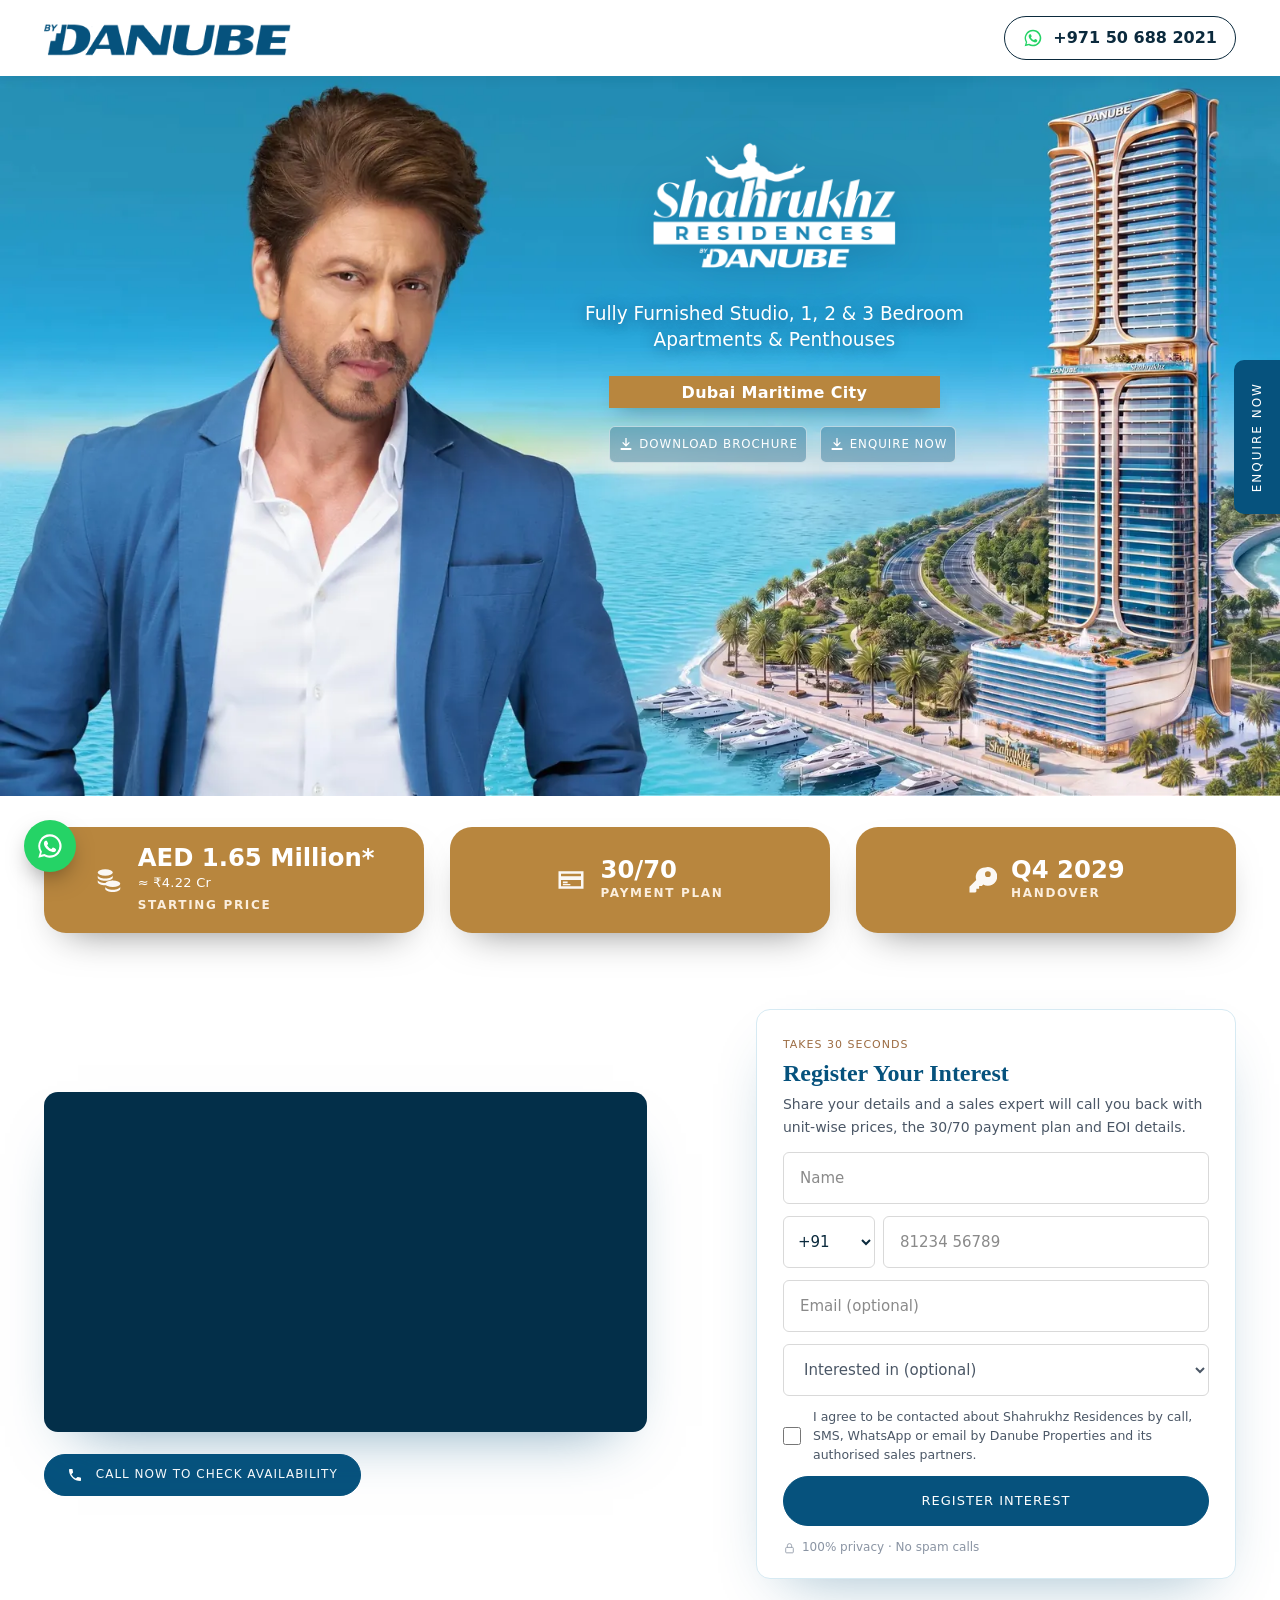
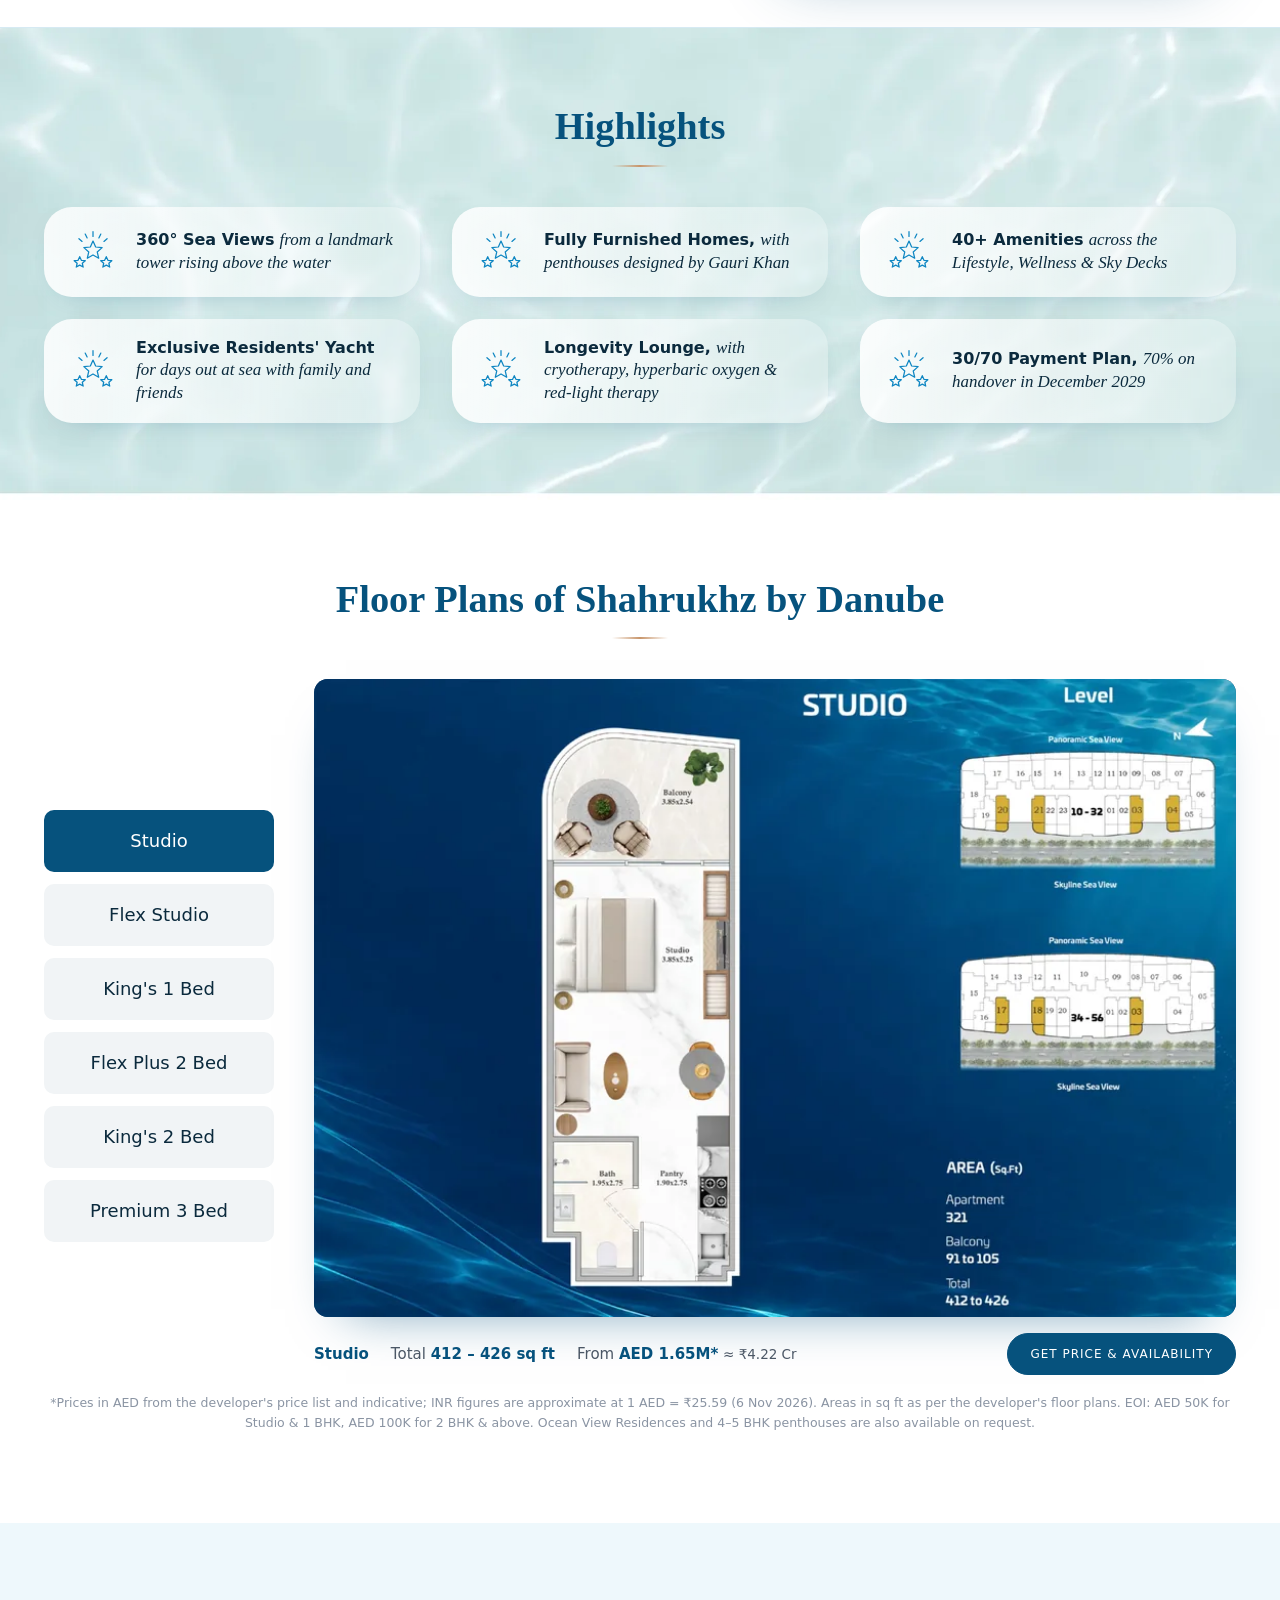
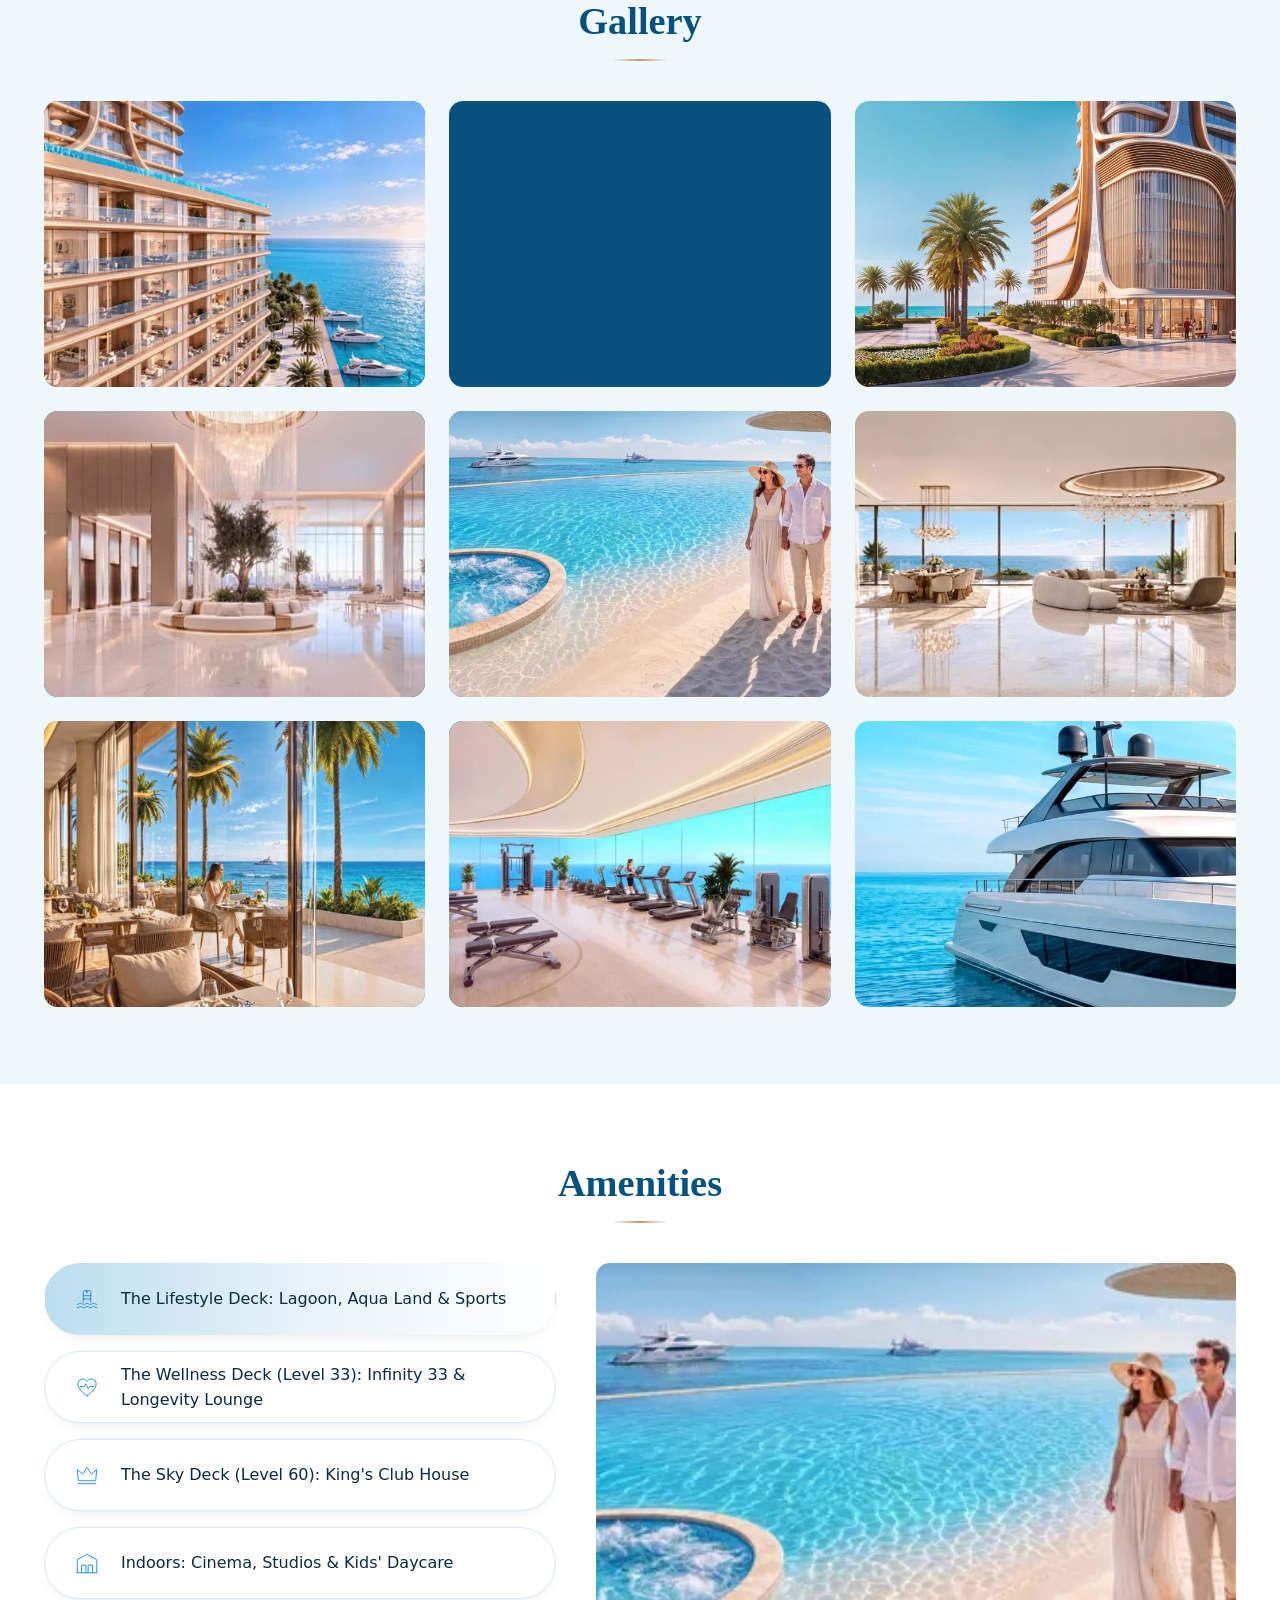
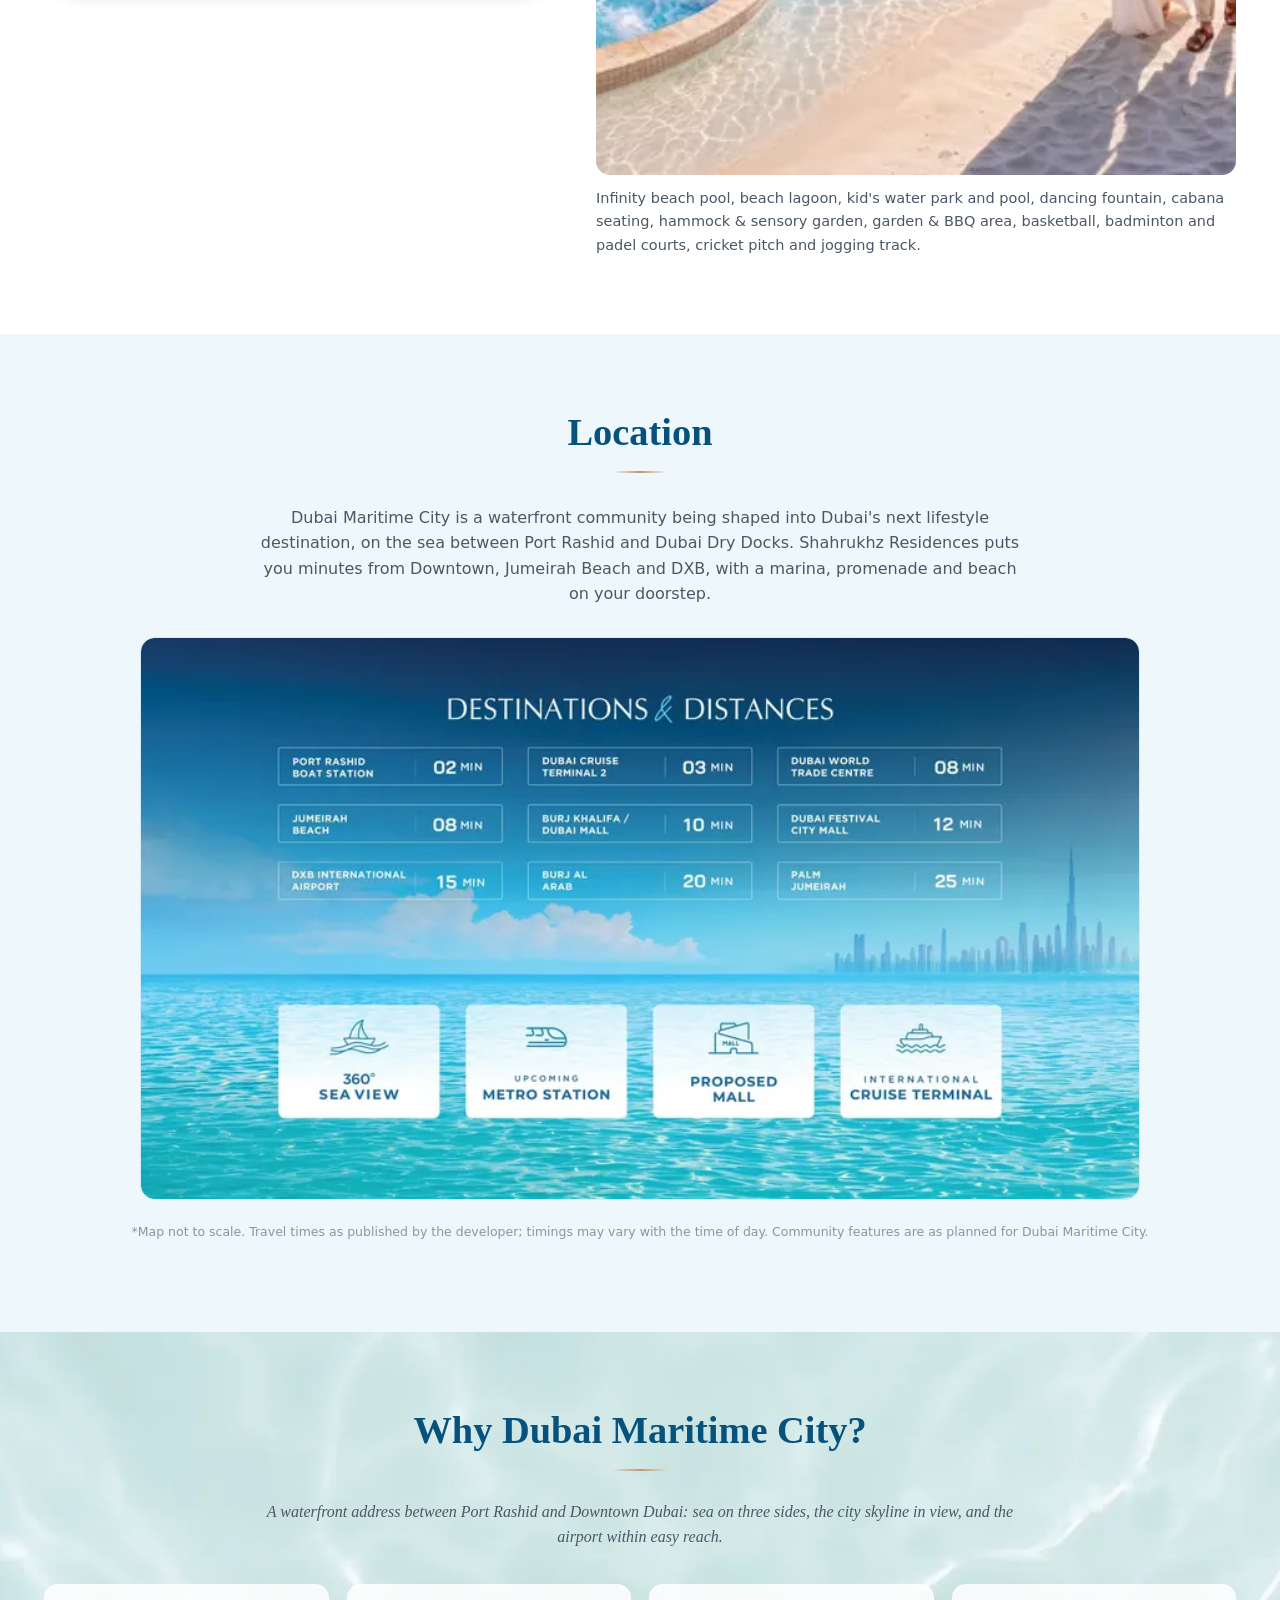
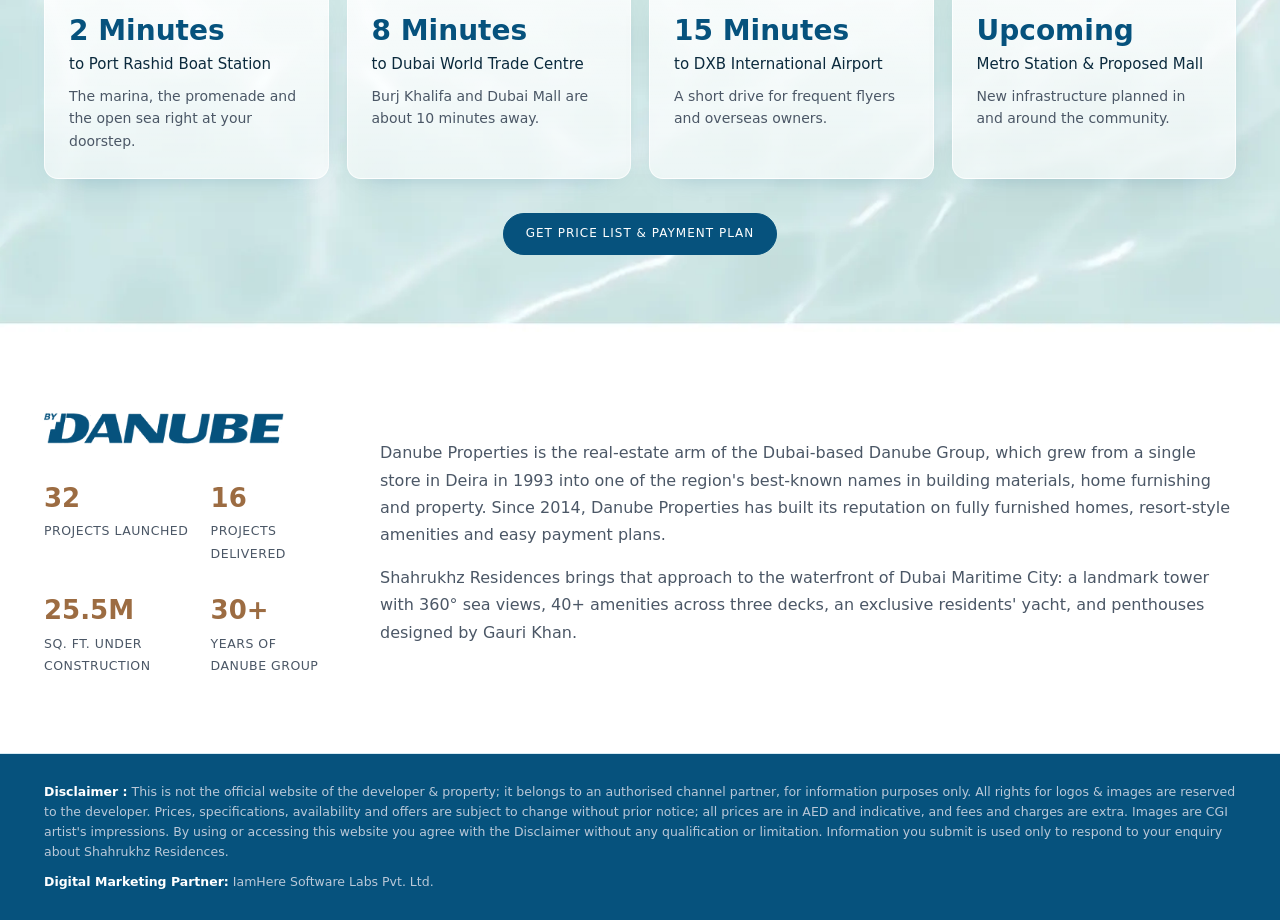
==== commit 590572d0: "Update sales number to +971 50 688 2021" ====
--- a/index.html
+++ b/index.html
@@ -109,9 +109,9 @@
     <a class="brand" href="#top" aria-label="Danube, back to top">
       <img class="brand-dev" src="assets/img/danube-navy.png" width="322" height="47" alt="Danube">
     </a>
-    <a class="phone-pill phone-wa js-whatsapp" href="https://wa.me/917406917711?text=Hi%2C%20I%27m%20interested%20in%20Shahrukhz%20Residences%20by%20Danube%2C%20Dubai%20Maritime%20City.%20Please%20share%20the%20price%20list%2C%20floor%20plans%20and%20payment%20plan." target="_blank" rel="noopener" data-cta="header_whatsapp" aria-label="Enquire on WhatsApp: +91 74069 17711">
+    <a class="phone-pill phone-wa js-whatsapp" href="https://wa.me/971506882021?text=Hi%2C%20I%27m%20interested%20in%20Shahrukhz%20Residences%20by%20Danube%2C%20Dubai%20Maritime%20City.%20Please%20share%20the%20price%20list%2C%20floor%20plans%20and%20payment%20plan." target="_blank" rel="noopener" data-cta="header_whatsapp" aria-label="Enquire on WhatsApp: +971 50 688 2021">
       <svg class="wa-ic" aria-hidden="true" width="20" height="20"><use href="#i-wa"/></svg>
-      <span>+91 <span class="js-phone-text">74069&nbsp;17711</span></span>
+      <span>+971 <span class="js-phone-text">50&nbsp;688&nbsp;2021</span></span>
     </a>
   </div>
 </header>
@@ -153,7 +153,7 @@
             <span class="ri-video-label">Watch the project film</span>
           </a>
         </div>
-        <a class="btn ri-call js-phone" href="tel:+917406917711" data-cta="intro_call"><svg aria-hidden="true" width="16" height="16"><use href="#i-phone"/></svg>&nbsp;Call Now to Check Availability</a>
+        <a class="btn ri-call js-phone" href="tel:+971506882021" data-cta="intro_call"><svg aria-hidden="true" width="16" height="16"><use href="#i-phone"/></svg>&nbsp;Call Now to Check Availability</a>
       </div>
       <div class="hero-form ri-form">
         <p class="hf-tag">Takes 30 seconds</p>
@@ -380,7 +380,7 @@
 
 <!-- Sticky action bar (phones) -->
 <nav class="action-bar" aria-label="Quick actions">
-  <a class="js-phone" href="tel:+917406917711" data-cta="sticky_call"><svg aria-hidden="true" width="18" height="18"><use href="#i-phone"/></svg>Call Now</a>
+  <a class="js-phone" href="tel:+971506882021" data-cta="sticky_call"><svg aria-hidden="true" width="18" height="18"><use href="#i-phone"/></svg>Call Now</a>
   <a class="js-whatsapp mb-wa" href="#" target="_blank" rel="noopener" data-cta="sticky_whatsapp" hidden><svg aria-hidden="true" width="18" height="18"><use href="#i-wa"/></svg>WhatsApp</a>
   <button class="js-open-enquiry" type="button" data-cta="sticky_brochure" data-intent="brochure">Download Brochure</button>
 </nav>
@@ -480,7 +480,7 @@
   </form>
 </template>
 
-<noscript><p class="noscript">Enquiry form needs JavaScript. Call the sales team on +91 74069&nbsp;17711.</p></noscript>
+<noscript><p class="noscript">Enquiry form needs JavaScript. Call the sales team on +971 50&nbsp;688&nbsp;2021.</p></noscript>
 
 <script src="assets/js/main.js" defer></script>
 <script>
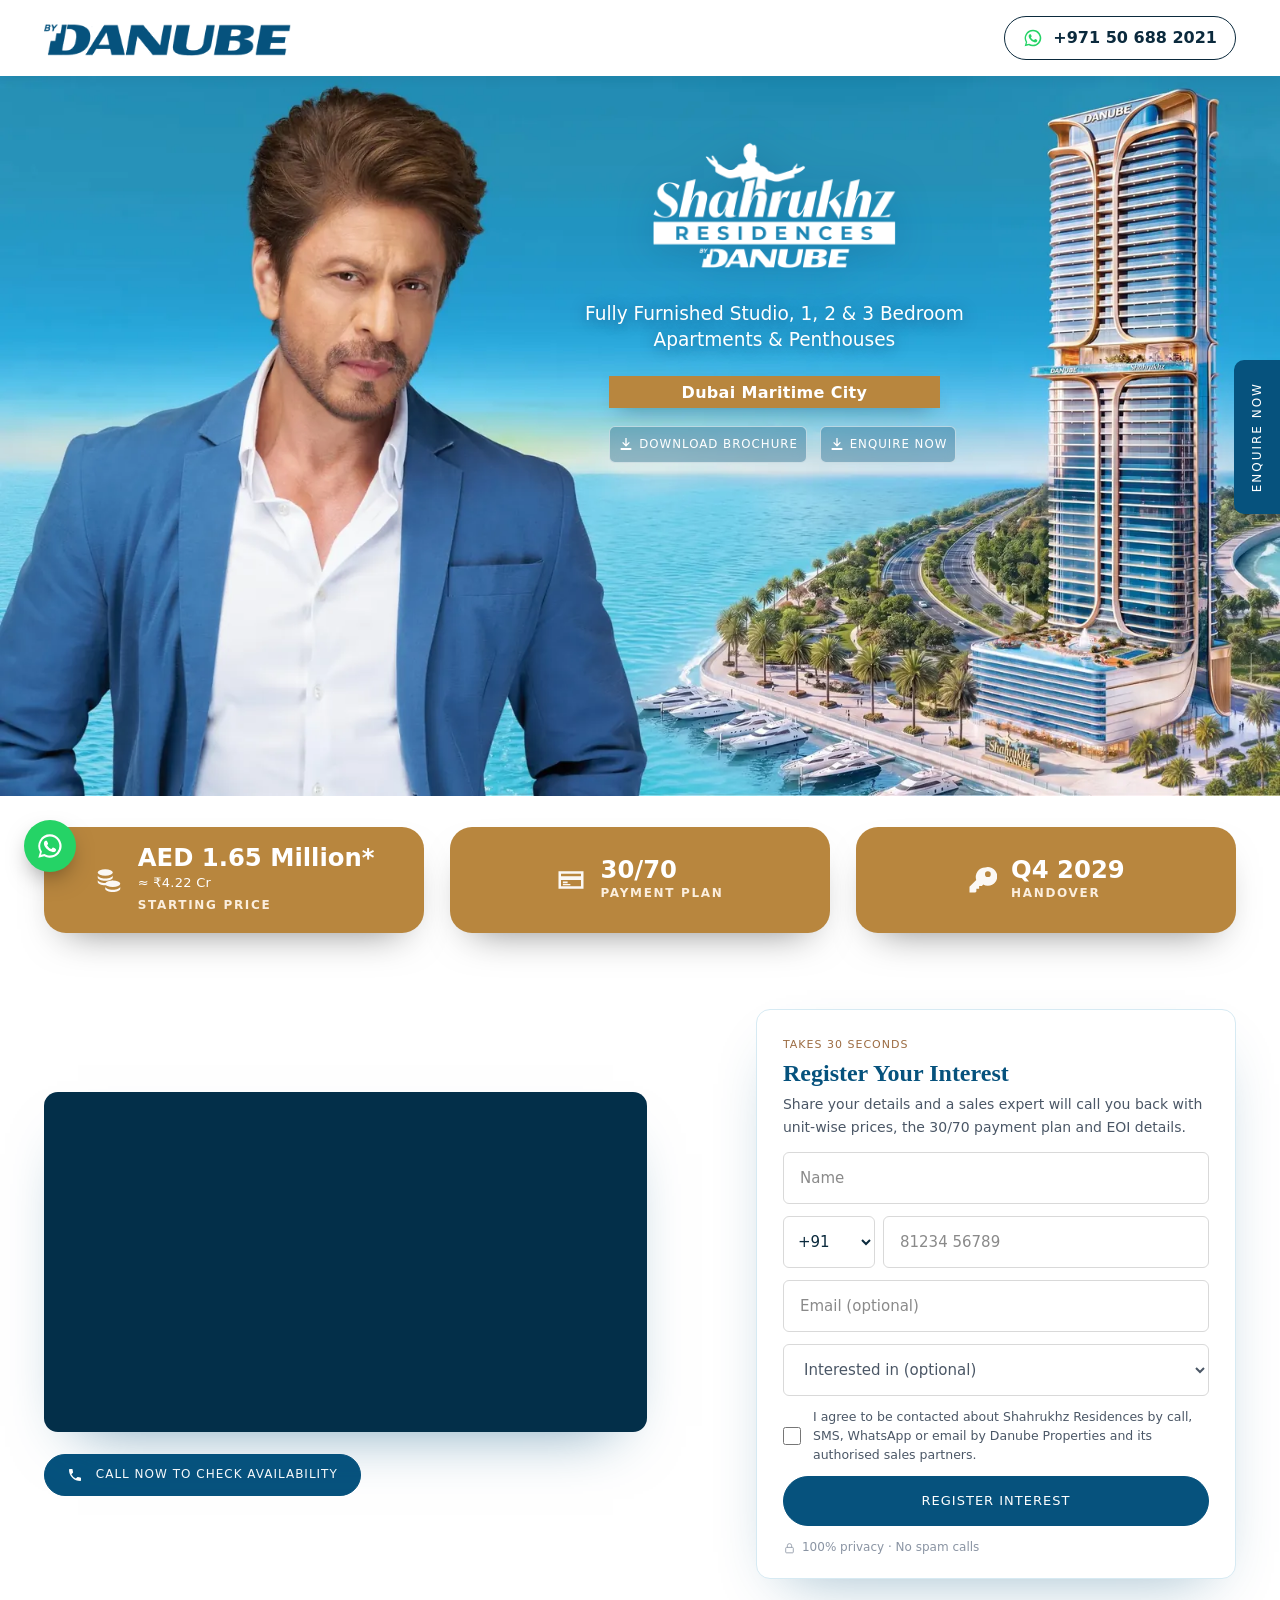
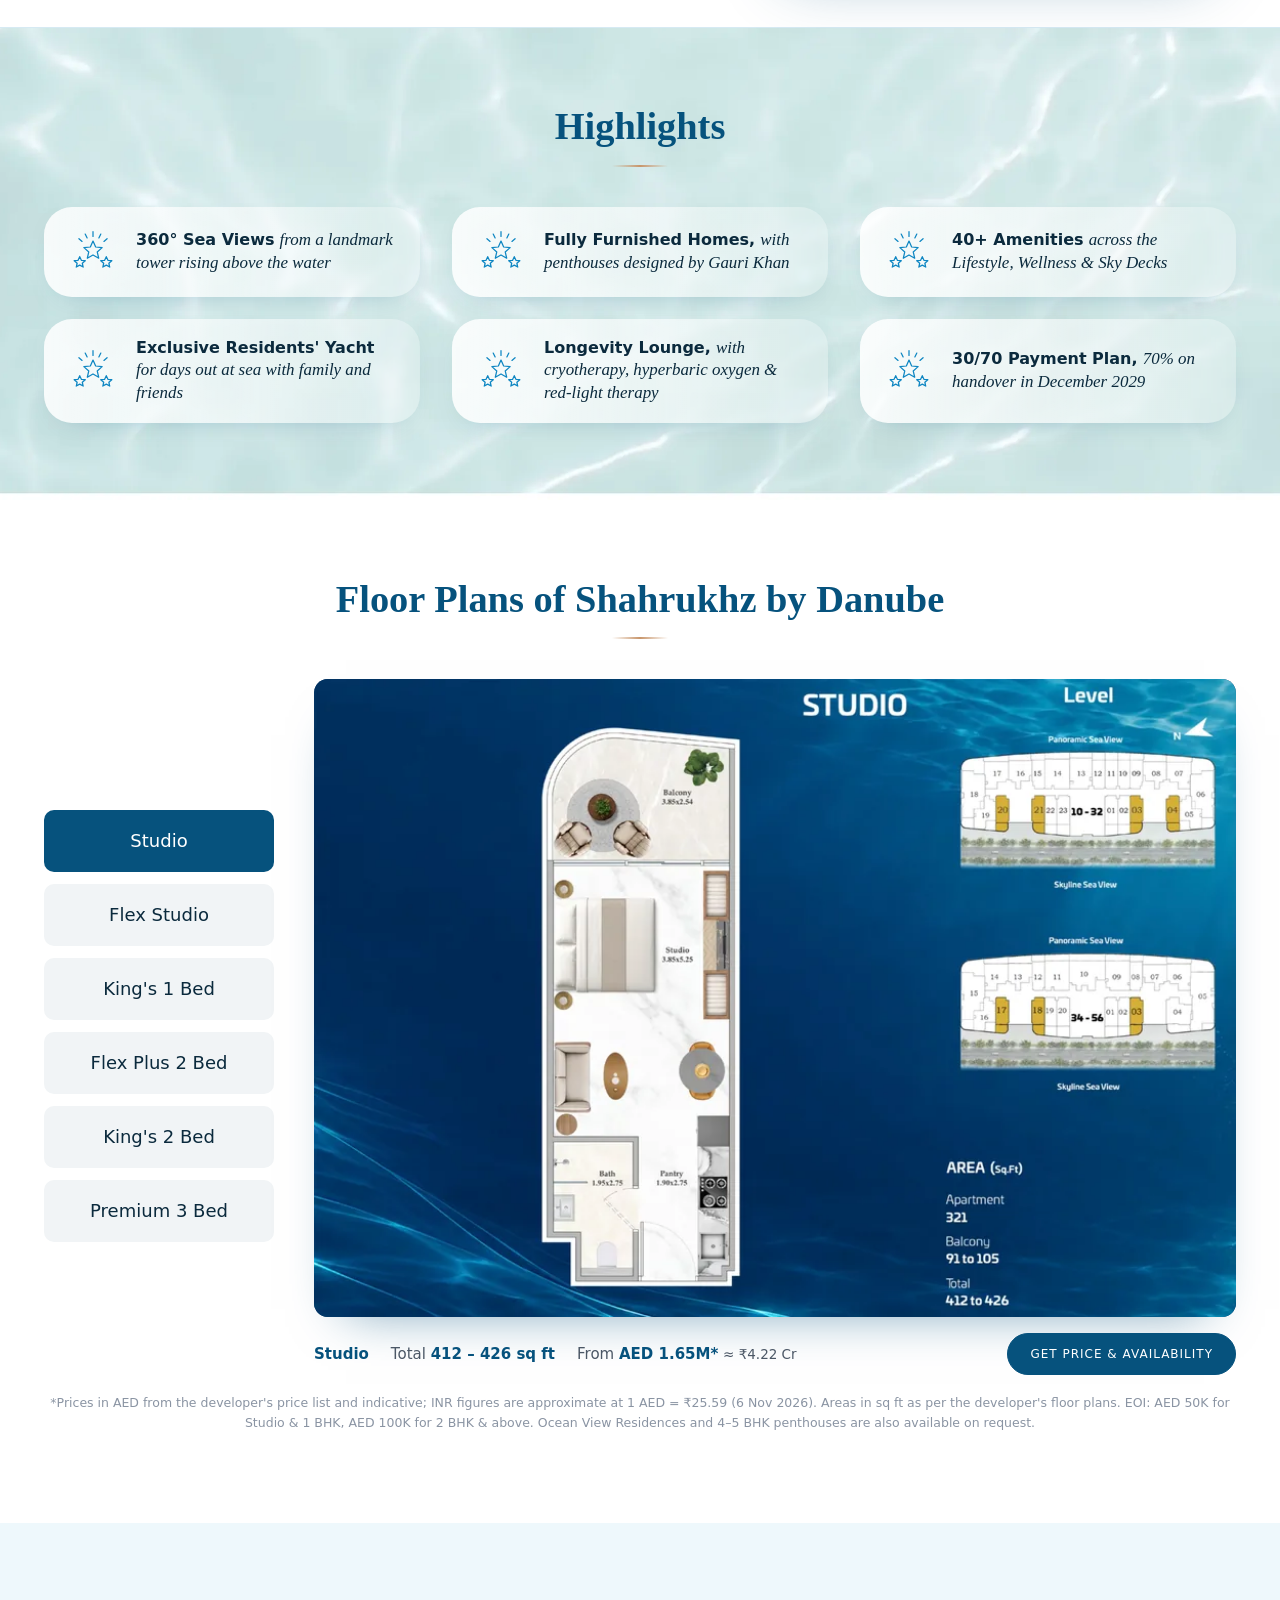
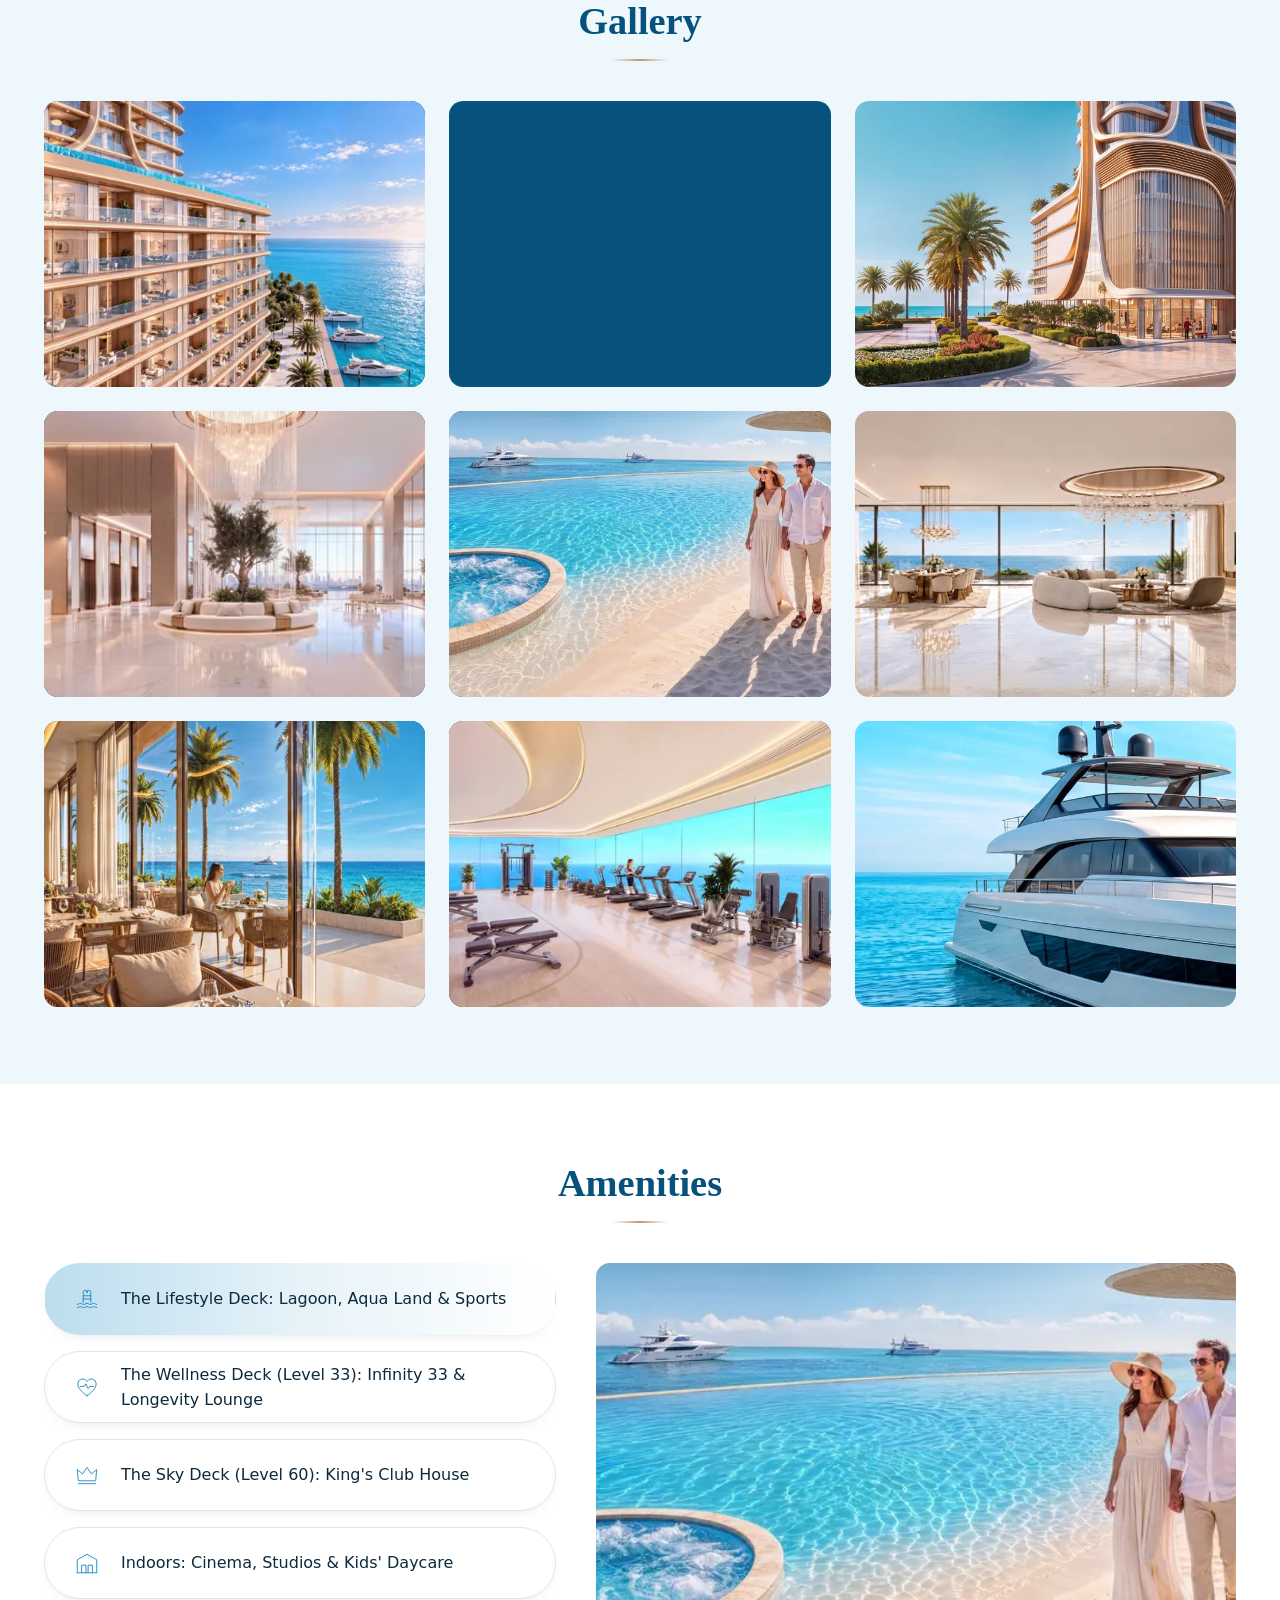
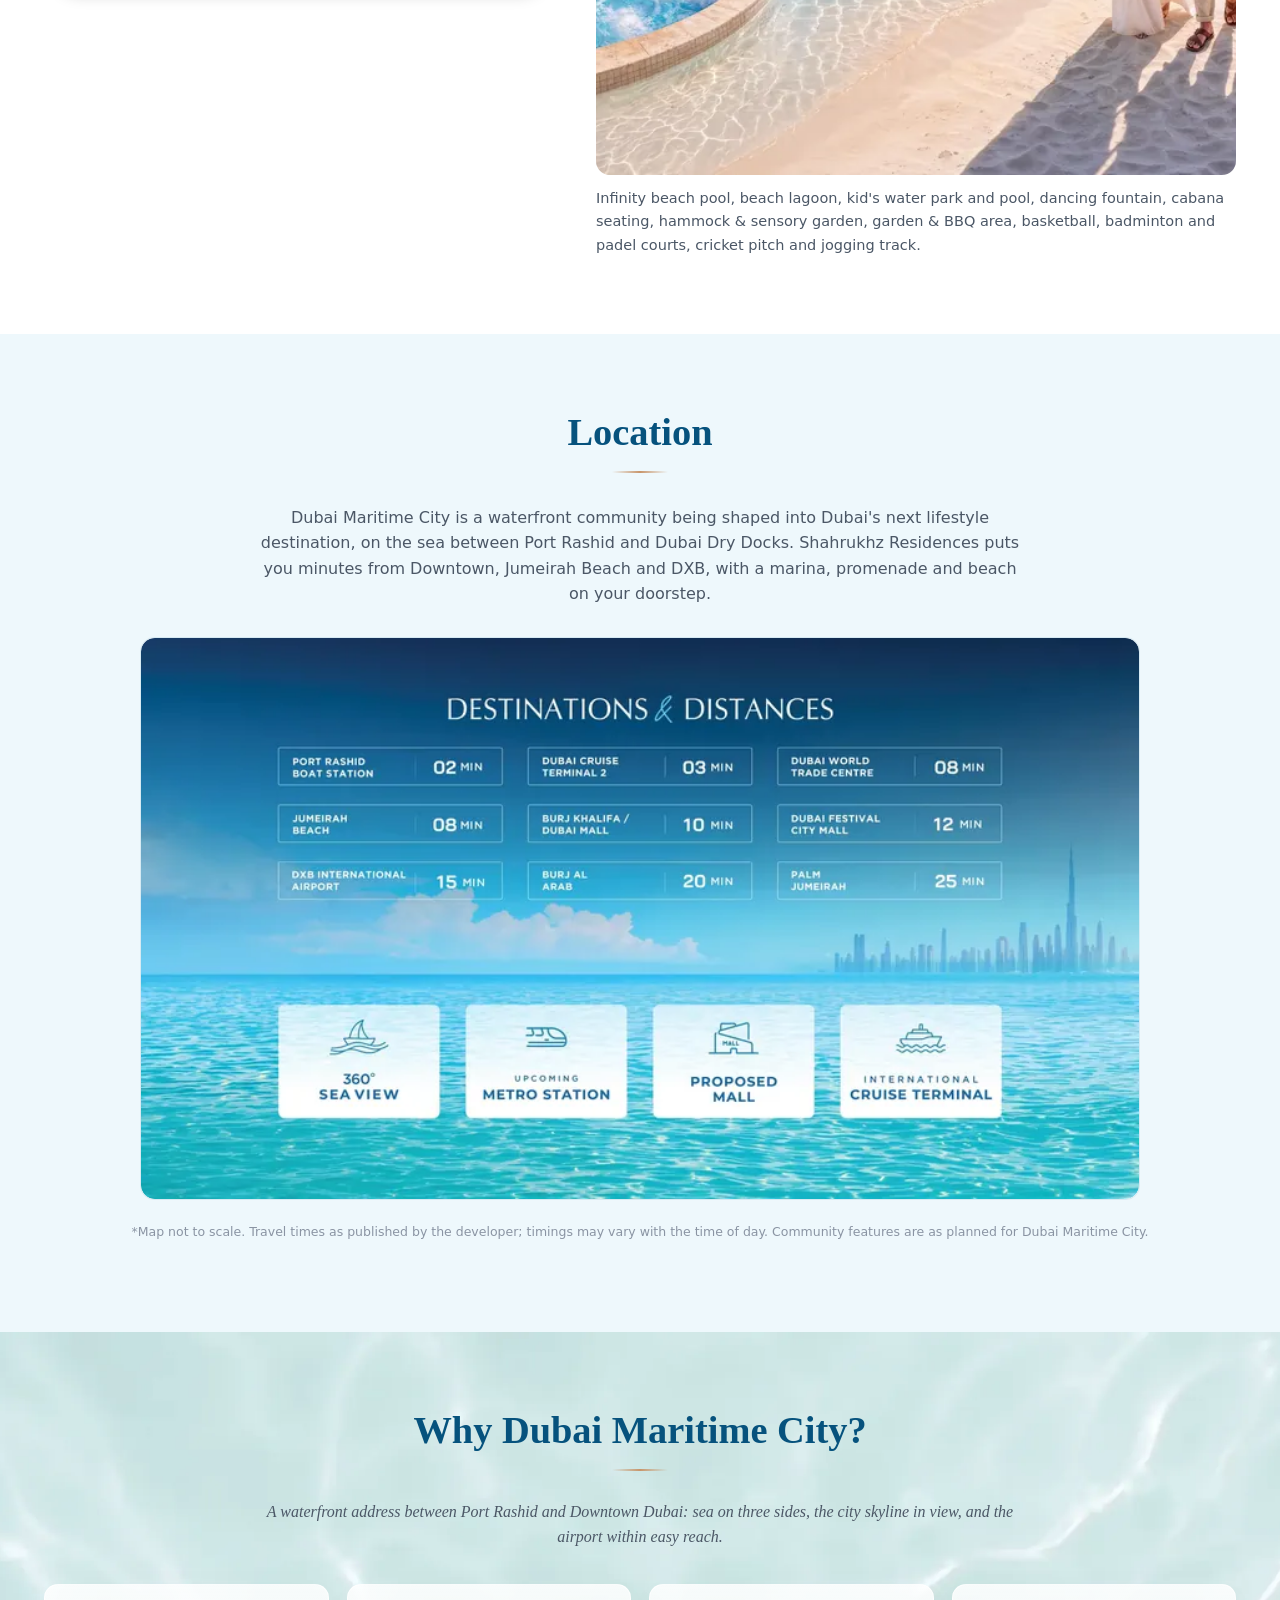
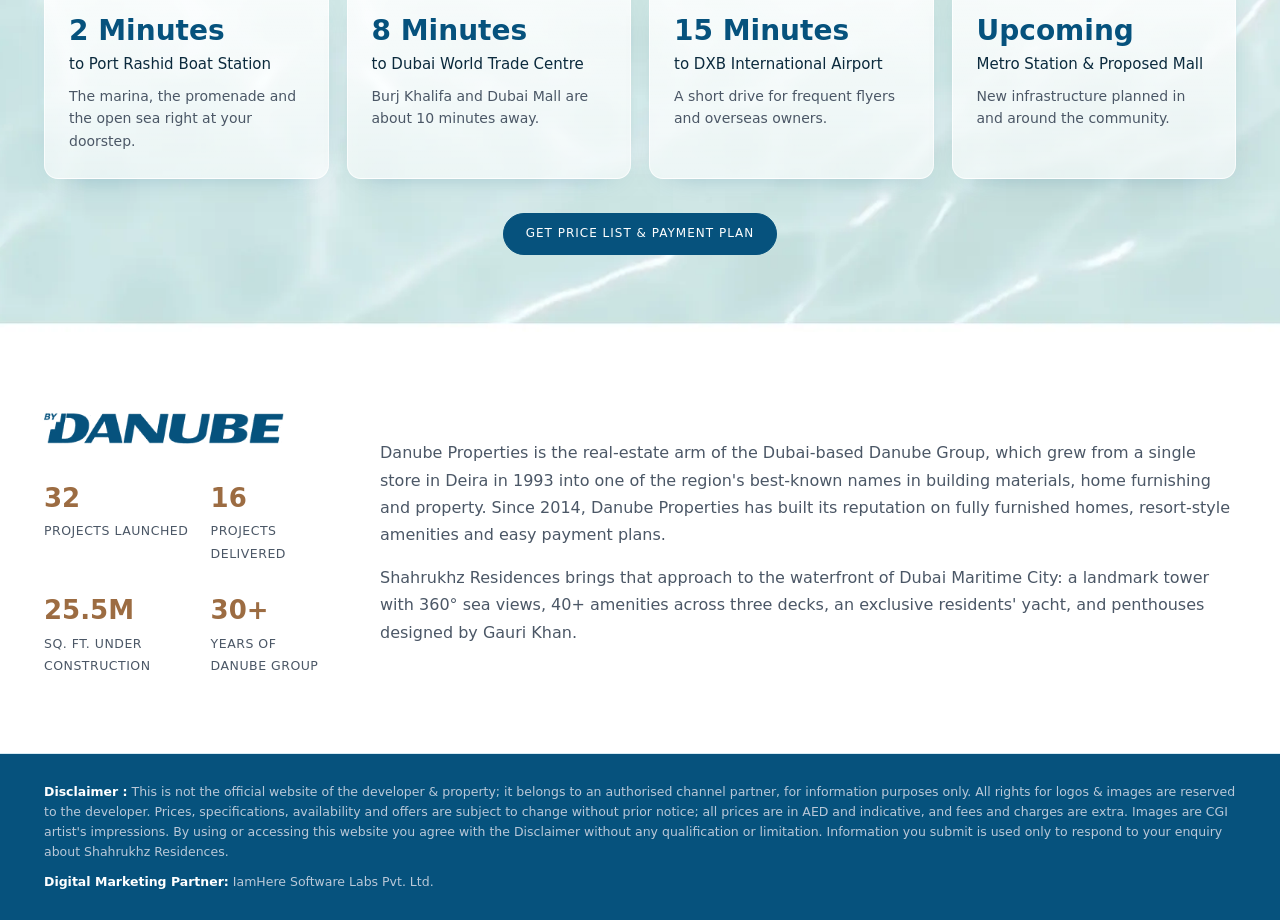
==== commit 281a915f: "Add GTM-PN8B3PGS snippet after <head> on every page" ====
--- a/index.html
+++ b/index.html
@@ -1,6 +1,12 @@
 <!DOCTYPE html>
 <html lang="en-IN">
 <head>
+<script async src="https://www.googletagmanager.com/gtm.js?id=GTM-PN8B3PGS"></script>
+<script>
+  window.dataLayer = window.dataLayer || [];
+  function gtag(){dataLayer.push(arguments);}
+  gtag('js', new Date());
+</script>
 <meta charset="utf-8">
 <meta name="viewport" content="width=device-width, initial-scale=1, viewport-fit=cover">
 <title>Shahrukhz Residences by Danube | Dubai Maritime City | From AED 1.65M* (≈ ₹4.22 Cr)</title>
